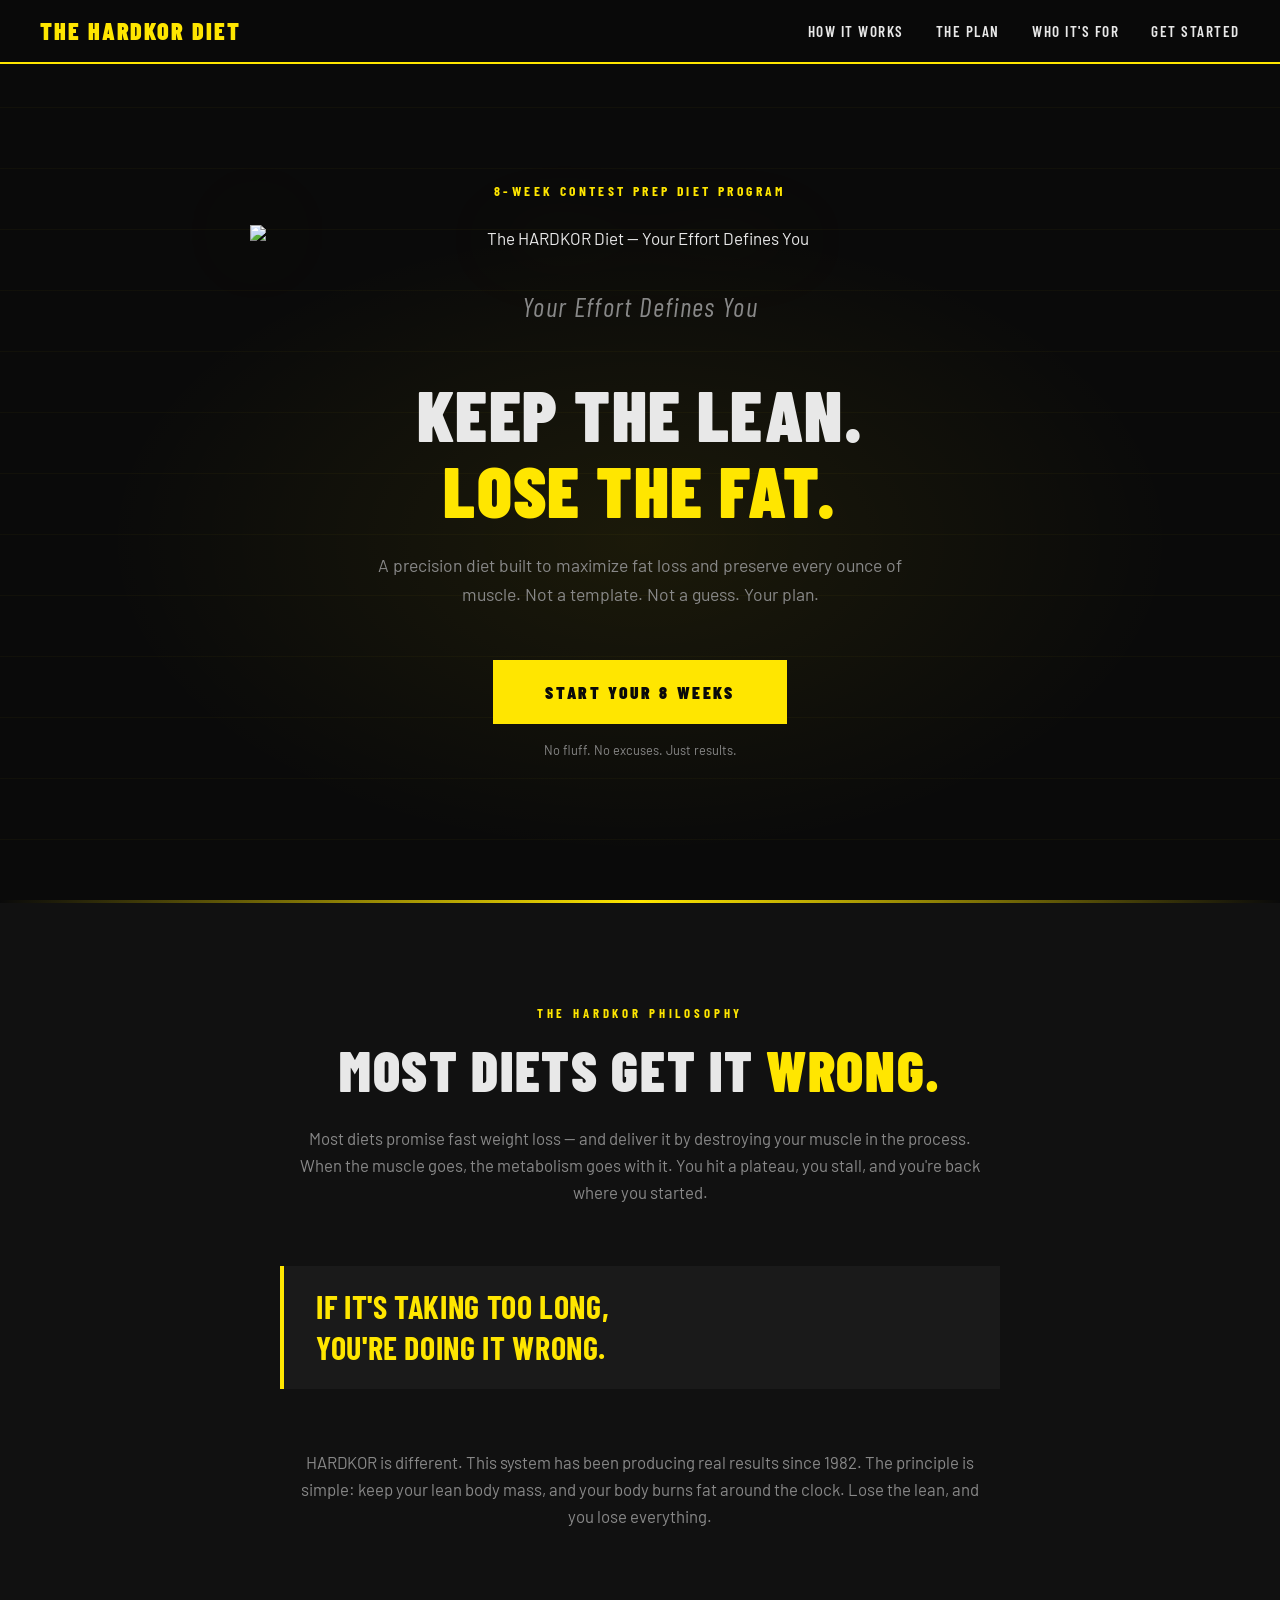
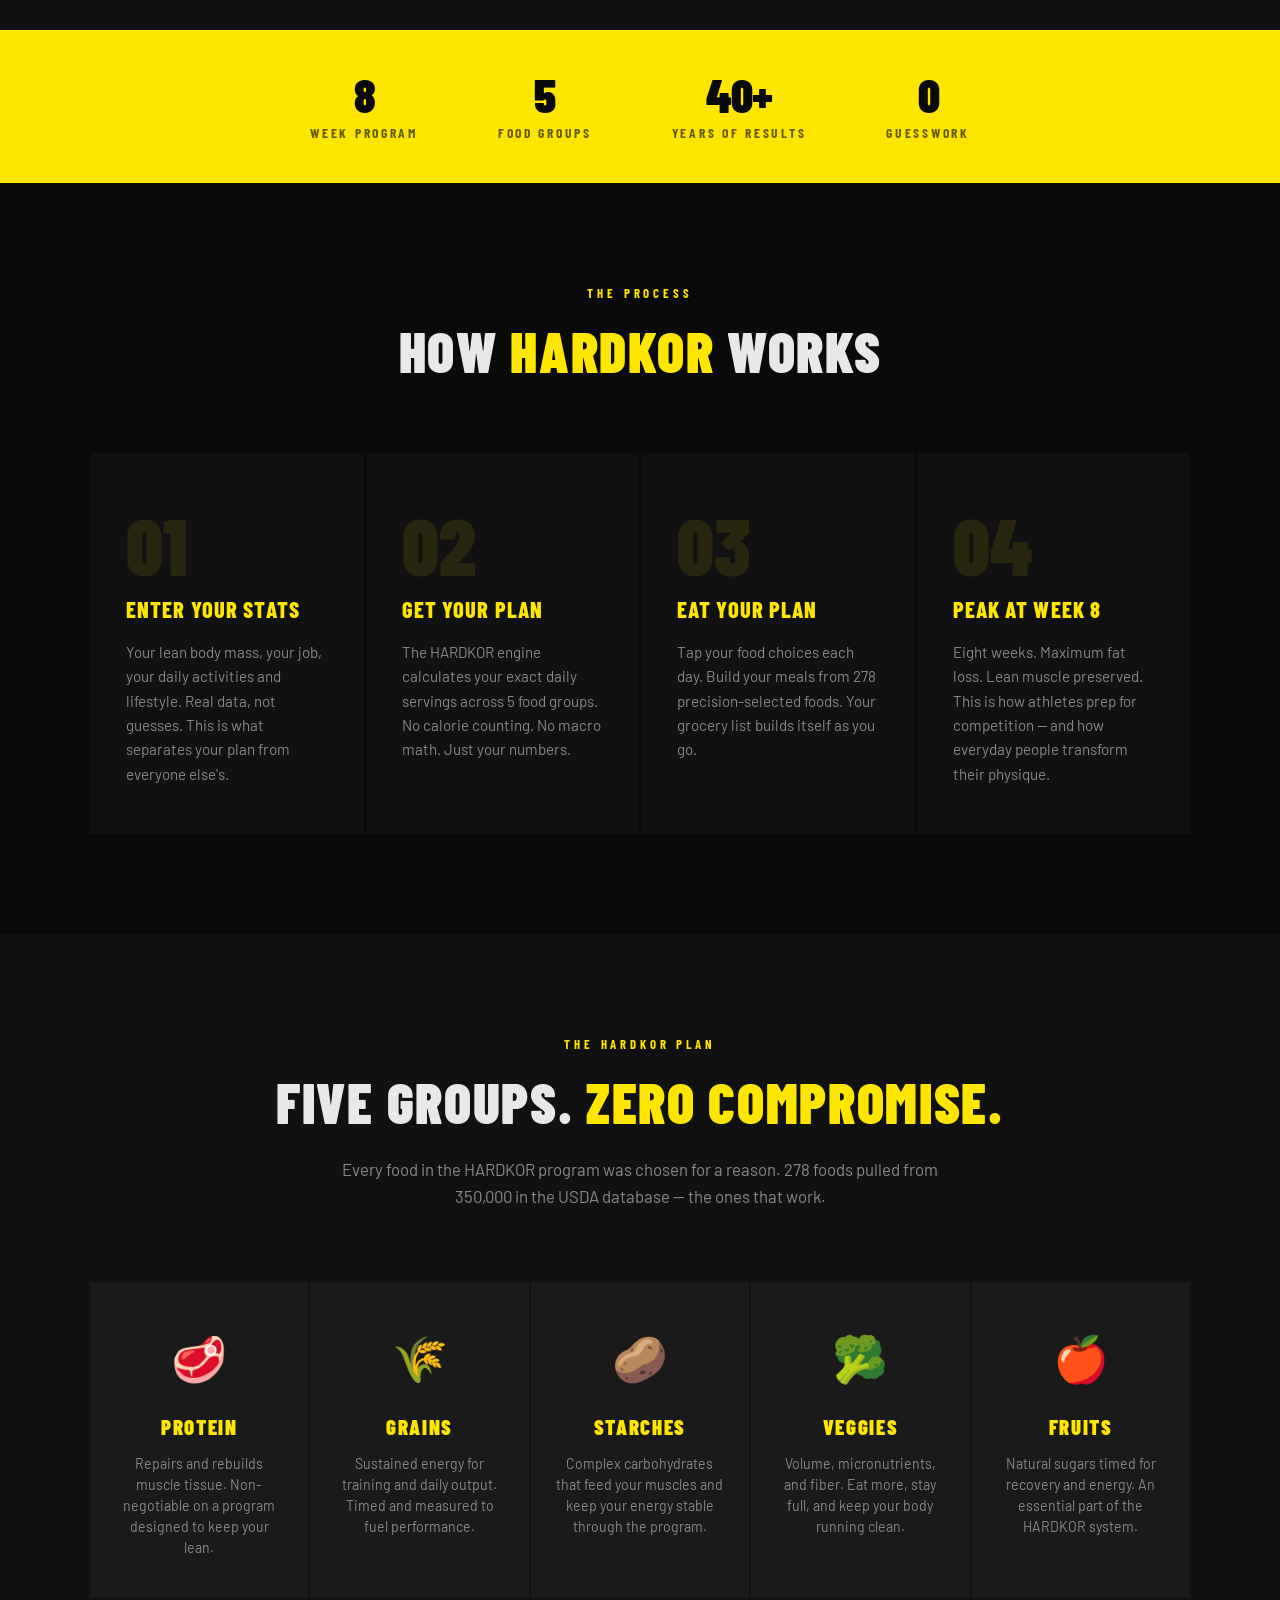
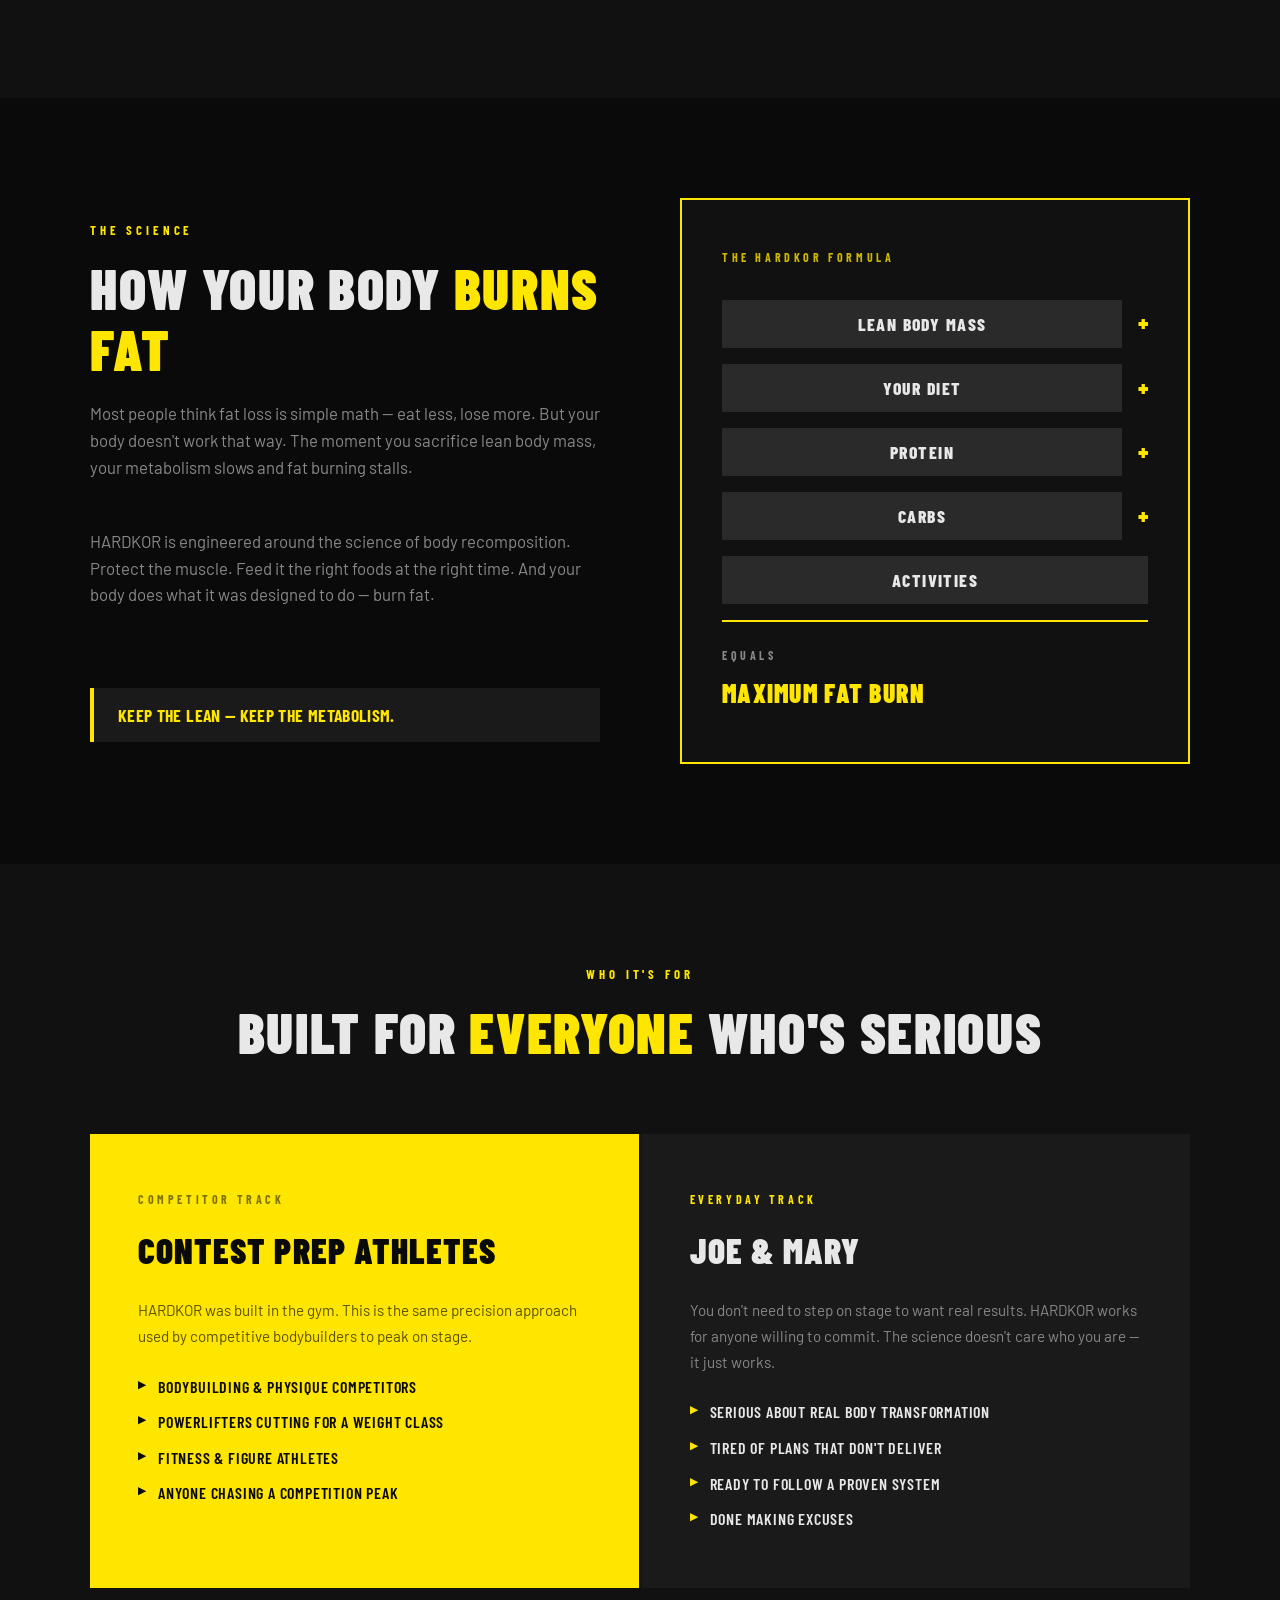
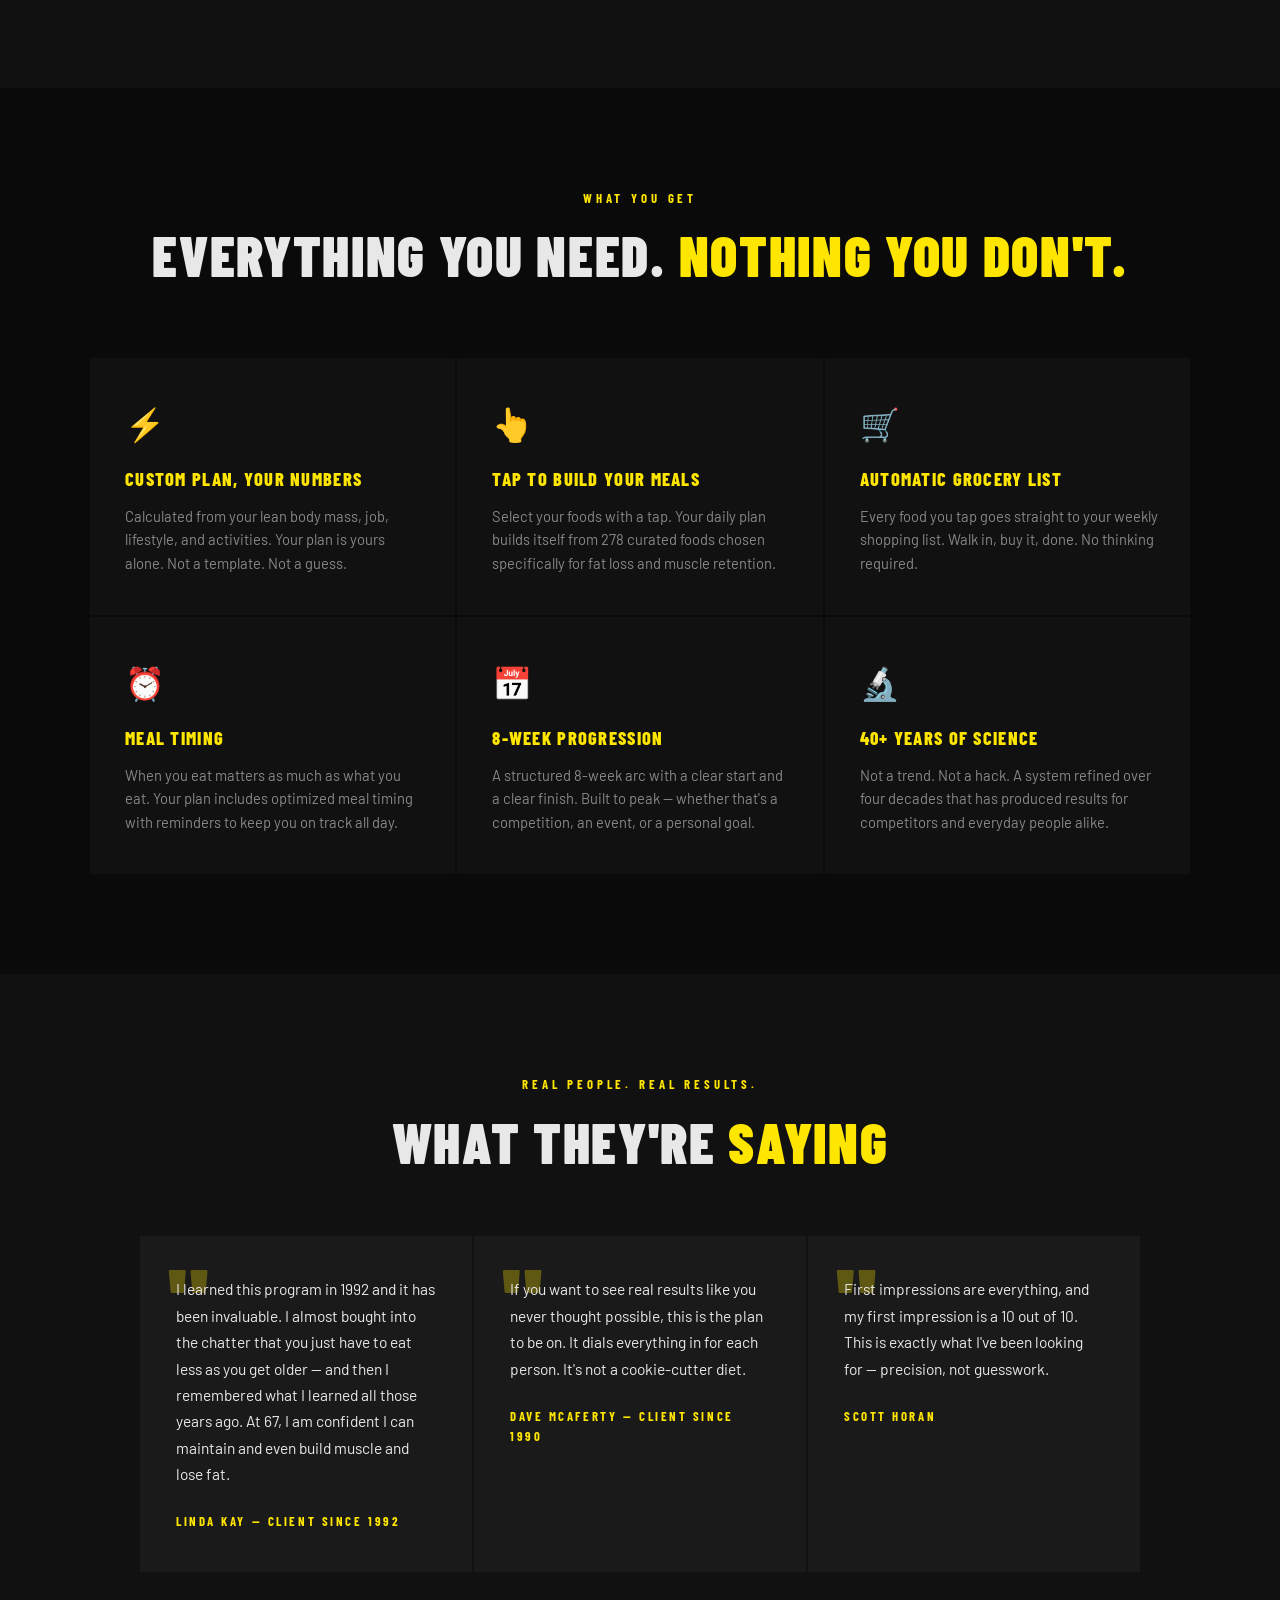
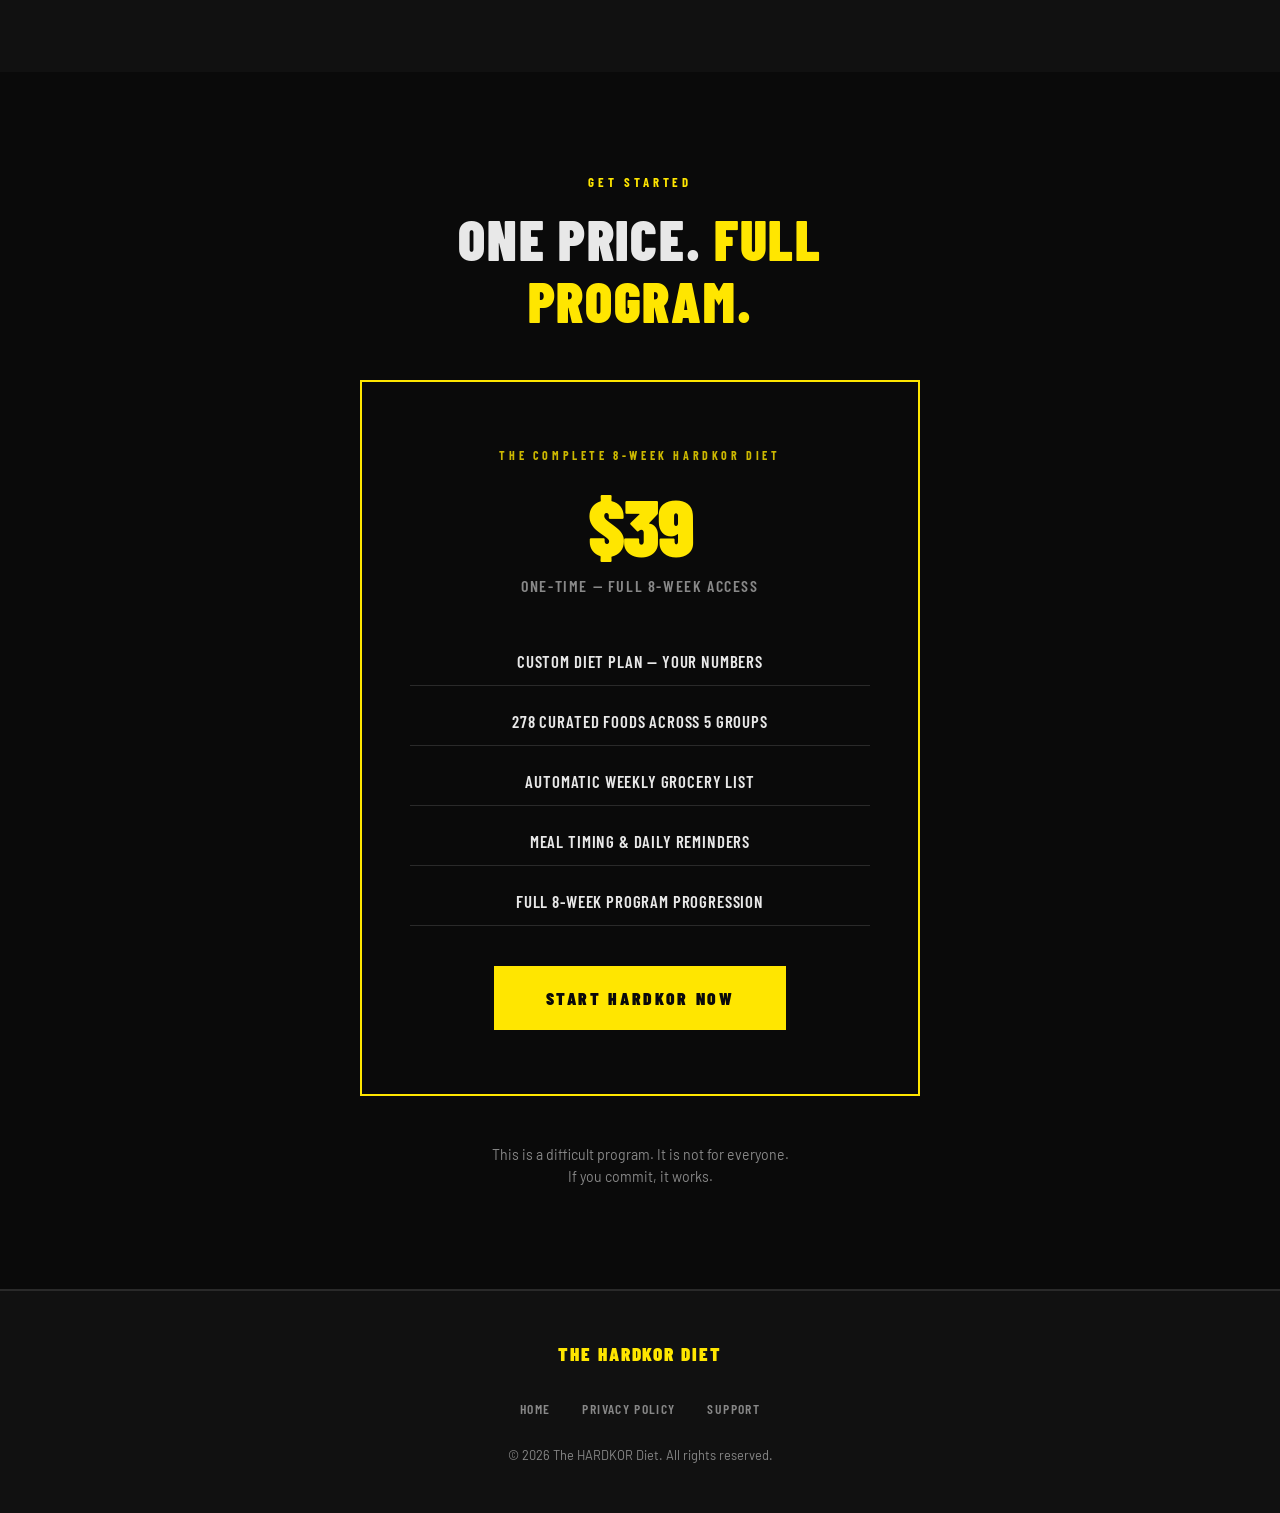
==== hardkor-diet-website/index.html @ 766581ca "Add files via upload" ====
<!DOCTYPE html>
<html lang="en">
<head>
  <meta charset="UTF-8" />
  <meta name="viewport" content="width=device-width, initial-scale=1.0" />
  <title>The HARDKOR Diet — Your Effort Defines You</title>
  <link rel="preconnect" href="https://fonts.googleapis.com" />
  <link href="https://fonts.googleapis.com/css2?family=Barlow+Condensed:wght@400;600;700;800;900&family=Barlow:wght@400;500;600&display=swap" rel="stylesheet" />
  <style>
    :root {
      --yellow: #FFE600;
      --yellow-dim: #CCB800;
      --black: #0A0A0A;
      --dark: #111111;
      --gray: #1A1A1A;
      --gray-mid: #2A2A2A;
      --text: #E8E8E8;
      --text-dim: #888888;
    }

    * { margin: 0; padding: 0; box-sizing: border-box; }

    html { scroll-behavior: smooth; }

    body {
      background: var(--black);
      color: var(--text);
      font-family: 'Barlow', sans-serif;
      font-size: 17px;
      line-height: 1.6;
      overflow-x: hidden;
    }

    /* ── NAV ── */
    nav {
      position: fixed;
      top: 0; left: 0; right: 0;
      z-index: 100;
      background: rgba(10,10,10,0.95);
      backdrop-filter: blur(8px);
      border-bottom: 2px solid var(--yellow);
      display: flex;
      align-items: center;
      justify-content: space-between;
      padding: 0 40px;
      height: 64px;
    }

    .nav-logo {
      font-family: 'Barlow Condensed', sans-serif;
      font-weight: 900;
      font-size: 1.5rem;
      letter-spacing: 0.08em;
      color: var(--yellow);
      text-decoration: none;
      text-transform: uppercase;
    }

    .nav-links {
      display: flex;
      gap: 32px;
      list-style: none;
    }

    .nav-links a {
      color: var(--text);
      text-decoration: none;
      font-family: 'Barlow Condensed', sans-serif;
      font-weight: 600;
      font-size: 0.95rem;
      letter-spacing: 0.1em;
      text-transform: uppercase;
      transition: color 0.2s;
    }

    .nav-links a:hover { color: var(--yellow); }

    /* ── HERO ── */
    .hero {
      min-height: 100vh;
      display: flex;
      flex-direction: column;
      align-items: center;
      justify-content: center;
      text-align: center;
      padding: 120px 40px 80px;
      position: relative;
      overflow: hidden;
    }

    .hero::before {
      content: '';
      position: absolute;
      inset: 0;
      background:
        radial-gradient(ellipse 60% 50% at 50% 60%, rgba(255,230,0,0.07) 0%, transparent 70%),
        repeating-linear-gradient(
          0deg,
          transparent,
          transparent 60px,
          rgba(255,230,0,0.03) 60px,
          rgba(255,230,0,0.03) 61px
        );
      pointer-events: none;
    }

    .hero-eyebrow {
      font-family: 'Barlow Condensed', sans-serif;
      font-weight: 700;
      font-size: 0.85rem;
      letter-spacing: 0.25em;
      text-transform: uppercase;
      color: var(--yellow);
      margin-bottom: 24px;
      opacity: 0;
      animation: fadeUp 0.7s 0.2s forwards;
    }

    .hero-logo {
      max-width: 780px;
      width: 90%;
      margin-bottom: 32px;
      opacity: 0;
      animation: fadeUp 0.7s 0.4s forwards;
      filter: drop-shadow(0 0 40px rgba(255,230,0,0.25));
    }

    .hero-tagline {
      font-family: 'Barlow Condensed', sans-serif;
      font-weight: 400;
      font-size: clamp(1.2rem, 3vw, 1.7rem);
      letter-spacing: 0.05em;
      color: var(--text-dim);
      font-style: italic;
      margin-bottom: 48px;
      opacity: 0;
      animation: fadeUp 0.7s 0.6s forwards;
    }

    .hero-headline {
      font-family: 'Barlow Condensed', sans-serif;
      font-weight: 900;
      font-size: clamp(2.2rem, 6vw, 4.5rem);
      line-height: 1.05;
      text-transform: uppercase;
      letter-spacing: 0.02em;
      max-width: 900px;
      margin-bottom: 24px;
      opacity: 0;
      animation: fadeUp 0.7s 0.8s forwards;
    }

    .hero-headline span { color: var(--yellow); }

    .hero-sub {
      font-size: 1.1rem;
      color: var(--text-dim);
      max-width: 560px;
      margin-bottom: 52px;
      opacity: 0;
      animation: fadeUp 0.7s 1s forwards;
    }

    .btn-primary {
      display: inline-block;
      background: var(--yellow);
      color: var(--black);
      font-family: 'Barlow Condensed', sans-serif;
      font-weight: 900;
      font-size: 1.1rem;
      letter-spacing: 0.15em;
      text-transform: uppercase;
      padding: 18px 52px;
      text-decoration: none;
      transition: transform 0.15s, box-shadow 0.15s;
      opacity: 0;
      animation: fadeUp 0.7s 1.2s forwards;
    }

    .btn-primary:hover {
      transform: translateY(-2px);
      box-shadow: 0 8px 32px rgba(255,230,0,0.35);
    }

    .hero-disclaimer {
      font-size: 0.8rem;
      color: var(--text-dim);
      margin-top: 16px;
      opacity: 0;
      animation: fadeUp 0.7s 1.3s forwards;
    }

    @keyframes fadeUp {
      from { opacity: 0; transform: translateY(24px); }
      to   { opacity: 1; transform: translateY(0); }
    }

    /* ── DIVIDER ── */
    .divider {
      height: 3px;
      background: linear-gradient(90deg, transparent, var(--yellow), transparent);
    }

    /* ── PHILOSOPHY ── */
    .philosophy {
      background: var(--dark);
      padding: 100px 40px;
      text-align: center;
    }

    .section-label {
      font-family: 'Barlow Condensed', sans-serif;
      font-weight: 700;
      font-size: 0.8rem;
      letter-spacing: 0.3em;
      text-transform: uppercase;
      color: var(--yellow);
      margin-bottom: 16px;
    }

    .section-title {
      font-family: 'Barlow Condensed', sans-serif;
      font-weight: 900;
      font-size: clamp(2rem, 5vw, 3.5rem);
      text-transform: uppercase;
      letter-spacing: 0.03em;
      line-height: 1.1;
      margin-bottom: 24px;
    }

    .section-title span { color: var(--yellow); }

    .section-body {
      color: var(--text-dim);
      max-width: 680px;
      margin: 0 auto;
      font-size: 1.05rem;
    }

    .quote-block {
      border-left: 4px solid var(--yellow);
      padding: 20px 32px;
      margin: 60px auto;
      max-width: 720px;
      text-align: left;
      background: var(--gray);
    }

    .quote-block p {
      font-family: 'Barlow Condensed', sans-serif;
      font-weight: 700;
      font-size: clamp(1.4rem, 3.5vw, 2rem);
      letter-spacing: 0.02em;
      line-height: 1.3;
      color: var(--yellow);
      text-transform: uppercase;
    }

    /* ── STATS STRIP ── */
    .stats-strip {
      background: var(--yellow);
      padding: 40px;
      display: flex;
      justify-content: center;
      gap: 80px;
      flex-wrap: wrap;
    }

    .stat {
      text-align: center;
    }

    .stat-number {
      font-family: 'Barlow Condensed', sans-serif;
      font-weight: 900;
      font-size: 3rem;
      color: var(--black);
      line-height: 1;
      letter-spacing: -0.02em;
    }

    .stat-label {
      font-family: 'Barlow Condensed', sans-serif;
      font-weight: 700;
      font-size: 0.85rem;
      letter-spacing: 0.2em;
      text-transform: uppercase;
      color: rgba(0,0,0,0.6);
      margin-top: 4px;
    }

    /* ── HOW IT WORKS ── */
    .how {
      padding: 100px 40px;
      background: var(--black);
    }

    .how-inner {
      max-width: 1100px;
      margin: 0 auto;
    }

    .how-header {
      text-align: center;
      margin-bottom: 72px;
    }

    .steps {
      display: grid;
      grid-template-columns: repeat(auto-fit, minmax(260px, 1fr));
      gap: 2px;
    }

    .step {
      background: var(--dark);
      padding: 48px 36px;
      position: relative;
      border-top: 3px solid transparent;
      transition: border-color 0.2s;
    }

    .step:hover { border-color: var(--yellow); }

    .step-num {
      font-family: 'Barlow Condensed', sans-serif;
      font-weight: 900;
      font-size: 5rem;
      color: rgba(255,230,0,0.1);
      line-height: 1;
      margin-bottom: 8px;
    }

    .step-title {
      font-family: 'Barlow Condensed', sans-serif;
      font-weight: 800;
      font-size: 1.4rem;
      letter-spacing: 0.05em;
      text-transform: uppercase;
      color: var(--yellow);
      margin-bottom: 12px;
    }

    .step-body { color: var(--text-dim); font-size: 0.95rem; }

    /* ── FOOD GROUPS ── */
    .foods {
      padding: 100px 40px;
      background: var(--dark);
    }

    .foods-inner {
      max-width: 1100px;
      margin: 0 auto;
    }

    .foods-header {
      text-align: center;
      margin-bottom: 72px;
    }

    .food-grid {
      display: grid;
      grid-template-columns: repeat(5, 1fr);
      gap: 2px;
    }

    .food-card {
      background: var(--gray);
      padding: 40px 24px;
      text-align: center;
      position: relative;
      overflow: hidden;
      transition: transform 0.2s;
    }

    .food-card::before {
      content: '';
      position: absolute;
      bottom: 0; left: 0; right: 0;
      height: 3px;
      background: var(--yellow);
      transform: scaleX(0);
      transition: transform 0.3s;
    }

    .food-card:hover { transform: translateY(-4px); }
    .food-card:hover::before { transform: scaleX(1); }

    .food-icon {
      font-size: 2.8rem;
      margin-bottom: 16px;
      display: block;
    }

    .food-name {
      font-family: 'Barlow Condensed', sans-serif;
      font-weight: 900;
      font-size: 1.3rem;
      letter-spacing: 0.08em;
      text-transform: uppercase;
      color: var(--yellow);
      margin-bottom: 10px;
    }

    .food-desc { color: var(--text-dim); font-size: 0.88rem; line-height: 1.5; }

    /* ── SCIENCE ── */
    .science {
      padding: 100px 40px;
      background: var(--black);
    }

    .science-inner {
      max-width: 1100px;
      margin: 0 auto;
      display: grid;
      grid-template-columns: 1fr 1fr;
      gap: 80px;
      align-items: center;
    }

    .science-text .section-title { text-align: left; margin-bottom: 20px; }
    .science-text .section-label { text-align: left; }
    .science-text .section-body { margin: 0; margin-bottom: 20px; }

    .science-formula {
      background: var(--dark);
      border: 2px solid var(--yellow);
      padding: 48px 40px;
    }

    .formula-title {
      font-family: 'Barlow Condensed', sans-serif;
      font-weight: 700;
      font-size: 0.75rem;
      letter-spacing: 0.3em;
      text-transform: uppercase;
      color: var(--yellow-dim);
      margin-bottom: 32px;
    }

    .formula-row {
      display: flex;
      align-items: center;
      gap: 16px;
      margin-bottom: 16px;
    }

    .formula-item {
      font-family: 'Barlow Condensed', sans-serif;
      font-weight: 800;
      font-size: 1.1rem;
      letter-spacing: 0.08em;
      text-transform: uppercase;
      color: var(--text);
      background: var(--gray-mid);
      padding: 10px 20px;
      flex: 1;
      text-align: center;
    }

    .formula-plus {
      color: var(--yellow);
      font-family: 'Barlow Condensed', sans-serif;
      font-weight: 900;
      font-size: 1.5rem;
    }

    .formula-result {
      border-top: 2px solid var(--yellow);
      padding-top: 24px;
      margin-top: 16px;
    }

    .formula-result-label {
      font-family: 'Barlow Condensed', sans-serif;
      font-weight: 700;
      font-size: 0.75rem;
      letter-spacing: 0.3em;
      text-transform: uppercase;
      color: var(--text-dim);
      margin-bottom: 8px;
    }

    .formula-result-value {
      font-family: 'Barlow Condensed', sans-serif;
      font-weight: 900;
      font-size: 1.6rem;
      letter-spacing: 0.05em;
      text-transform: uppercase;
      color: var(--yellow);
    }

    /* ── WHO IS IT FOR ── */
    .who {
      padding: 100px 40px;
      background: var(--dark);
    }

    .who-inner {
      max-width: 1100px;
      margin: 0 auto;
    }

    .who-header { text-align: center; margin-bottom: 72px; }

    .who-cards {
      display: grid;
      grid-template-columns: 1fr 1fr;
      gap: 3px;
    }

    .who-card {
      background: var(--gray);
      padding: 56px 48px;
      position: relative;
    }

    .who-card.featured {
      background: var(--yellow);
    }

    .who-card-label {
      font-family: 'Barlow Condensed', sans-serif;
      font-weight: 700;
      font-size: 0.75rem;
      letter-spacing: 0.3em;
      text-transform: uppercase;
      color: var(--yellow);
      margin-bottom: 12px;
    }

    .who-card.featured .who-card-label { color: rgba(0,0,0,0.5); }

    .who-card-title {
      font-family: 'Barlow Condensed', sans-serif;
      font-weight: 900;
      font-size: 2.2rem;
      text-transform: uppercase;
      letter-spacing: 0.03em;
      color: var(--text);
      margin-bottom: 20px;
    }

    .who-card.featured .who-card-title { color: var(--black); }

    .who-card-body { color: var(--text-dim); font-size: 0.95rem; line-height: 1.7; }
    .who-card.featured .who-card-body { color: rgba(0,0,0,0.65); }

    .who-list {
      margin-top: 24px;
      list-style: none;
      display: flex;
      flex-direction: column;
      gap: 10px;
    }

    .who-list li {
      font-family: 'Barlow Condensed', sans-serif;
      font-weight: 600;
      font-size: 1rem;
      letter-spacing: 0.05em;
      text-transform: uppercase;
      padding-left: 20px;
      position: relative;
      color: var(--text);
    }

    .who-card.featured .who-list li { color: var(--black); }

    .who-list li::before {
      content: '▶';
      position: absolute;
      left: 0;
      color: var(--yellow);
      font-size: 0.6rem;
      top: 3px;
    }

    .who-card.featured .who-list li::before { color: var(--black); }

    /* ── FEATURES ── */
    .features {
      padding: 100px 40px;
      background: var(--black);
    }

    .features-inner {
      max-width: 1100px;
      margin: 0 auto;
    }

    .features-header { text-align: center; margin-bottom: 72px; }

    .features-grid {
      display: grid;
      grid-template-columns: repeat(3, 1fr);
      gap: 2px;
    }

    .feature {
      background: var(--dark);
      padding: 40px 32px;
      border-left: 3px solid transparent;
      transition: border-color 0.2s;
    }

    .feature:hover { border-color: var(--yellow); }

    .feature-icon {
      font-size: 2rem;
      margin-bottom: 16px;
      display: block;
    }

    .feature-title {
      font-family: 'Barlow Condensed', sans-serif;
      font-weight: 800;
      font-size: 1.15rem;
      letter-spacing: 0.07em;
      text-transform: uppercase;
      color: var(--yellow);
      margin-bottom: 10px;
    }

    .feature-body { color: var(--text-dim); font-size: 0.92rem; line-height: 1.6; }

    /* ── TESTIMONIALS ── */
    .testimonials {
      padding: 100px 40px;
      background: var(--dark);
    }

    .testimonials-inner {
      max-width: 1000px;
      margin: 0 auto;
    }

    .testimonials-header { text-align: center; margin-bottom: 64px; }

    .testi-grid {
      display: grid;
      grid-template-columns: repeat(auto-fit, minmax(300px, 1fr));
      gap: 2px;
    }

    .testi {
      background: var(--gray);
      padding: 40px 36px;
      position: relative;
    }

    .testi::before {
      content: '"';
      font-family: 'Barlow Condensed', sans-serif;
      font-weight: 900;
      font-size: 6rem;
      color: var(--yellow);
      line-height: 1;
      opacity: 0.3;
      position: absolute;
      top: 16px;
      left: 28px;
    }

    .testi-text {
      color: var(--text);
      font-size: 0.97rem;
      line-height: 1.7;
      margin-bottom: 24px;
      position: relative;
      z-index: 1;
    }

    .testi-author {
      font-family: 'Barlow Condensed', sans-serif;
      font-weight: 700;
      font-size: 0.8rem;
      letter-spacing: 0.2em;
      text-transform: uppercase;
      color: var(--yellow);
    }

    /* ── PRICING ── */
    .pricing {
      padding: 100px 40px;
      background: var(--black);
      text-align: center;
    }

    .pricing-inner { max-width: 560px; margin: 0 auto; }

    .price-box {
      border: 2px solid var(--yellow);
      padding: 64px 48px;
      margin: 48px 0;
    }

    .price-label {
      font-family: 'Barlow Condensed', sans-serif;
      font-weight: 700;
      font-size: 0.75rem;
      letter-spacing: 0.3em;
      text-transform: uppercase;
      color: var(--yellow-dim);
      margin-bottom: 20px;
    }

    .price-amount {
      font-family: 'Barlow Condensed', sans-serif;
      font-weight: 900;
      font-size: 5rem;
      color: var(--yellow);
      line-height: 1;
      margin-bottom: 8px;
      letter-spacing: -0.02em;
    }

    .price-period {
      font-family: 'Barlow Condensed', sans-serif;
      font-weight: 600;
      font-size: 1rem;
      letter-spacing: 0.1em;
      text-transform: uppercase;
      color: var(--text-dim);
      margin-bottom: 40px;
    }

    .price-includes {
      list-style: none;
      margin-bottom: 40px;
      display: flex;
      flex-direction: column;
      gap: 12px;
    }

    .price-includes li {
      font-family: 'Barlow Condensed', sans-serif;
      font-weight: 600;
      font-size: 1.05rem;
      letter-spacing: 0.05em;
      text-transform: uppercase;
      color: var(--text);
      padding: 10px 0;
      border-bottom: 1px solid var(--gray-mid);
    }

    /* ── FOOTER ── */
    footer {
      background: var(--dark);
      border-top: 2px solid var(--gray-mid);
      padding: 48px 40px;
      display: flex;
      flex-direction: column;
      align-items: center;
      gap: 24px;
    }

    .footer-logo {
      font-family: 'Barlow Condensed', sans-serif;
      font-weight: 900;
      font-size: 1.2rem;
      letter-spacing: 0.1em;
      color: var(--yellow);
      text-transform: uppercase;
    }

    .footer-links {
      display: flex;
      gap: 32px;
      list-style: none;
      flex-wrap: wrap;
      justify-content: center;
    }

    .footer-links a {
      color: var(--text-dim);
      text-decoration: none;
      font-family: 'Barlow Condensed', sans-serif;
      font-weight: 600;
      font-size: 0.85rem;
      letter-spacing: 0.1em;
      text-transform: uppercase;
      transition: color 0.2s;
    }

    .footer-links a:hover { color: var(--yellow); }

    .footer-copy {
      color: var(--text-dim);
      font-size: 0.8rem;
    }

    /* ── RESPONSIVE ── */
    @media (max-width: 900px) {
      nav { padding: 0 20px; }
      .nav-links { gap: 20px; }
      .food-grid { grid-template-columns: repeat(3, 1fr); }
      .science-inner { grid-template-columns: 1fr; gap: 48px; }
      .who-cards { grid-template-columns: 1fr; }
      .features-grid { grid-template-columns: 1fr 1fr; }
      .stats-strip { gap: 40px; }
    }

    @media (max-width: 600px) {
      nav { padding: 0 16px; }
      .nav-links { display: none; }
      .hero { padding: 100px 20px 60px; }
      .food-grid { grid-template-columns: 1fr 1fr; }
      .features-grid { grid-template-columns: 1fr; }
      .formula-row { flex-wrap: wrap; }
    }
  </style>
</head>
<body>

  <!-- NAV -->
  <nav>
    <a href="#" class="nav-logo">The HARDKOR Diet</a>
    <ul class="nav-links">
      <li><a href="#how">How It Works</a></li>
      <li><a href="#food">The Plan</a></li>
      <li><a href="#who">Who It's For</a></li>
      <li><a href="#pricing">Get Started</a></li>
    </ul>
  </nav>

  <!-- HERO -->
  <section class="hero">
    <p class="hero-eyebrow">8-Week Contest Prep Diet Program</p>
    <img
      src="HARDKORdietart_2.png"
      alt="The HARDKOR Diet — Your Effort Defines You"
      class="hero-logo"
    />
    <p class="hero-tagline">Your Effort Defines You</p>
    <h1 class="hero-headline">
      Keep the Lean.<br /><span>Lose the Fat.</span>
    </h1>
    <p class="hero-sub">
      A precision diet built to maximize fat loss and preserve every ounce of muscle. Not a template. Not a guess. Your plan.
    </p>
    <a href="#pricing" class="btn-primary">Start Your 8 Weeks</a>
    <p class="hero-disclaimer">No fluff. No excuses. Just results.</p>
  </section>

  <div class="divider"></div>

  <!-- PHILOSOPHY -->
  <section class="philosophy">
    <p class="section-label">The HARDKOR Philosophy</p>
    <h2 class="section-title">Most Diets Get It <span>Wrong.</span></h2>
    <p class="section-body">
      Most diets promise fast weight loss — and deliver it by destroying your muscle in the process. When the muscle goes, the metabolism goes with it. You hit a plateau, you stall, and you're back where you started.
    </p>

    <div class="quote-block">
      <p>If it's taking too long,<br />you're doing it wrong.</p>
    </div>

    <p class="section-body">
      HARDKOR is different. This system has been producing real results since 1982. The principle is simple: keep your lean body mass, and your body burns fat around the clock. Lose the lean, and you lose everything.
    </p>
  </section>

  <!-- STATS STRIP -->
  <div class="stats-strip">
    <div class="stat">
      <div class="stat-number">8</div>
      <div class="stat-label">Week Program</div>
    </div>
    <div class="stat">
      <div class="stat-number">5</div>
      <div class="stat-label">Food Groups</div>
    </div>
    <div class="stat">
      <div class="stat-number">40+</div>
      <div class="stat-label">Years of Results</div>
    </div>
    <div class="stat">
      <div class="stat-number">0</div>
      <div class="stat-label">Guesswork</div>
    </div>
  </div>

  <!-- HOW IT WORKS -->
  <section class="how" id="how">
    <div class="how-inner">
      <div class="how-header">
        <p class="section-label">The Process</p>
        <h2 class="section-title">How <span>HARDKOR</span> Works</h2>
      </div>
      <div class="steps">
        <div class="step">
          <div class="step-num">01</div>
          <div class="step-title">Enter Your Stats</div>
          <p class="step-body">Your lean body mass, your job, your daily activities and lifestyle. Real data, not guesses. This is what separates your plan from everyone else's.</p>
        </div>
        <div class="step">
          <div class="step-num">02</div>
          <div class="step-title">Get Your Plan</div>
          <p class="step-body">The HARDKOR engine calculates your exact daily servings across 5 food groups. No calorie counting. No macro math. Just your numbers.</p>
        </div>
        <div class="step">
          <div class="step-num">03</div>
          <div class="step-title">Eat Your Plan</div>
          <p class="step-body">Tap your food choices each day. Build your meals from 278 precision-selected foods. Your grocery list builds itself as you go.</p>
        </div>
        <div class="step">
          <div class="step-num">04</div>
          <div class="step-title">Peak at Week 8</div>
          <p class="step-body">Eight weeks. Maximum fat loss. Lean muscle preserved. This is how athletes prep for competition — and how everyday people transform their physique.</p>
        </div>
      </div>
    </div>
  </section>

  <!-- FOOD GROUPS -->
  <section class="foods" id="food">
    <div class="foods-inner">
      <div class="foods-header">
        <p class="section-label">The HARDKOR Plan</p>
        <h2 class="section-title">Five Groups. <span>Zero Compromise.</span></h2>
        <p class="section-body" style="margin: 0 auto; max-width: 600px; color: var(--text-dim);">
          Every food in the HARDKOR program was chosen for a reason. 278 foods pulled from 350,000 in the USDA database — the ones that work.
        </p>
      </div>
      <div class="food-grid">
        <div class="food-card">
          <span class="food-icon">🥩</span>
          <div class="food-name">Protein</div>
          <p class="food-desc">Repairs and rebuilds muscle tissue. Non-negotiable on a program designed to keep your lean.</p>
        </div>
        <div class="food-card">
          <span class="food-icon">🌾</span>
          <div class="food-name">Grains</div>
          <p class="food-desc">Sustained energy for training and daily output. Timed and measured to fuel performance.</p>
        </div>
        <div class="food-card">
          <span class="food-icon">🥔</span>
          <div class="food-name">Starches</div>
          <p class="food-desc">Complex carbohydrates that feed your muscles and keep your energy stable through the program.</p>
        </div>
        <div class="food-card">
          <span class="food-icon">🥦</span>
          <div class="food-name">Veggies</div>
          <p class="food-desc">Volume, micronutrients, and fiber. Eat more, stay full, and keep your body running clean.</p>
        </div>
        <div class="food-card">
          <span class="food-icon">🍎</span>
          <div class="food-name">Fruits</div>
          <p class="food-desc">Natural sugars timed for recovery and energy. An essential part of the HARDKOR system.</p>
        </div>
      </div>
    </div>
  </section>

  <!-- SCIENCE -->
  <section class="science">
    <div class="science-inner">
      <div class="science-text">
        <p class="section-label">The Science</p>
        <h2 class="section-title">How Your Body <span>Burns Fat</span></h2>
        <p class="section-body">
          Most people think fat loss is simple math — eat less, lose more. But your body doesn't work that way. The moment you sacrifice lean body mass, your metabolism slows and fat burning stalls.
        </p>
        <br />
        <p class="section-body">
          HARDKOR is engineered around the science of body recomposition. Protect the muscle. Feed it the right foods at the right time. And your body does what it was designed to do — burn fat.
        </p>
        <br />
        <div class="quote-block" style="margin: 32px 0 0; padding: 16px 24px;">
          <p style="font-size: 1.1rem;">Keep the lean — keep the metabolism.</p>
        </div>
      </div>
      <div class="science-formula">
        <div class="formula-title">The HARDKOR Formula</div>
        <div class="formula-row">
          <div class="formula-item">Lean Body Mass</div>
          <div class="formula-plus">+</div>
        </div>
        <div class="formula-row">
          <div class="formula-item">Your Diet</div>
          <div class="formula-plus">+</div>
        </div>
        <div class="formula-row">
          <div class="formula-item">Protein</div>
          <div class="formula-plus">+</div>
        </div>
        <div class="formula-row">
          <div class="formula-item">Carbs</div>
          <div class="formula-plus">+</div>
        </div>
        <div class="formula-row">
          <div class="formula-item">Activities</div>
        </div>
        <div class="formula-result">
          <div class="formula-result-label">Equals</div>
          <div class="formula-result-value">Maximum Fat Burn</div>
        </div>
      </div>
    </div>
  </section>

  <!-- WHO IS IT FOR -->
  <section class="who" id="who">
    <div class="who-inner">
      <div class="who-header">
        <p class="section-label">Who It's For</p>
        <h2 class="section-title">Built for <span>Everyone</span> Who's Serious</h2>
      </div>
      <div class="who-cards">
        <div class="who-card featured">
          <div class="who-card-label">Competitor Track</div>
          <h3 class="who-card-title">Contest Prep Athletes</h3>
          <p class="who-card-body">HARDKOR was built in the gym. This is the same precision approach used by competitive bodybuilders to peak on stage.</p>
          <ul class="who-list">
            <li>Bodybuilding & Physique Competitors</li>
            <li>Powerlifters Cutting for a Weight Class</li>
            <li>Fitness & Figure Athletes</li>
            <li>Anyone Chasing a Competition Peak</li>
          </ul>
        </div>
        <div class="who-card">
          <div class="who-card-label">Everyday Track</div>
          <h3 class="who-card-title">Joe &amp; Mary</h3>
          <p class="who-card-body">You don't need to step on stage to want real results. HARDKOR works for anyone willing to commit. The science doesn't care who you are — it just works.</p>
          <ul class="who-list">
            <li>Serious About Real Body Transformation</li>
            <li>Tired of Plans That Don't Deliver</li>
            <li>Ready to Follow a Proven System</li>
            <li>Done Making Excuses</li>
          </ul>
        </div>
      </div>
    </div>
  </section>

  <!-- FEATURES -->
  <section class="features">
    <div class="features-inner">
      <div class="features-header">
        <p class="section-label">What You Get</p>
        <h2 class="section-title">Everything You Need. <span>Nothing You Don't.</span></h2>
      </div>
      <div class="features-grid">
        <div class="feature">
          <span class="feature-icon">⚡</span>
          <div class="feature-title">Custom Plan, Your Numbers</div>
          <p class="feature-body">Calculated from your lean body mass, job, lifestyle, and activities. Your plan is yours alone. Not a template. Not a guess.</p>
        </div>
        <div class="feature">
          <span class="feature-icon">👆</span>
          <div class="feature-title">Tap to Build Your Meals</div>
          <p class="feature-body">Select your foods with a tap. Your daily plan builds itself from 278 curated foods chosen specifically for fat loss and muscle retention.</p>
        </div>
        <div class="feature">
          <span class="feature-icon">🛒</span>
          <div class="feature-title">Automatic Grocery List</div>
          <p class="feature-body">Every food you tap goes straight to your weekly shopping list. Walk in, buy it, done. No thinking required.</p>
        </div>
        <div class="feature">
          <span class="feature-icon">⏰</span>
          <div class="feature-title">Meal Timing</div>
          <p class="feature-body">When you eat matters as much as what you eat. Your plan includes optimized meal timing with reminders to keep you on track all day.</p>
        </div>
        <div class="feature">
          <span class="feature-icon">📅</span>
          <div class="feature-title">8-Week Progression</div>
          <p class="feature-body">A structured 8-week arc with a clear start and a clear finish. Built to peak — whether that's a competition, an event, or a personal goal.</p>
        </div>
        <div class="feature">
          <span class="feature-icon">🔬</span>
          <div class="feature-title">40+ Years of Science</div>
          <p class="feature-body">Not a trend. Not a hack. A system refined over four decades that has produced results for competitors and everyday people alike.</p>
        </div>
      </div>
    </div>
  </section>

  <!-- TESTIMONIALS -->
  <section class="testimonials">
    <div class="testimonials-inner">
      <div class="testimonials-header">
        <p class="section-label">Real People. Real Results.</p>
        <h2 class="section-title">What They're <span>Saying</span></h2>
      </div>
      <div class="testi-grid">
        <div class="testi">
          <p class="testi-text">I learned this program in 1992 and it has been invaluable. I almost bought into the chatter that you just have to eat less as you get older — and then I remembered what I learned all those years ago. At 67, I am confident I can maintain and even build muscle and lose fat.</p>
          <div class="testi-author">Linda Kay — Client Since 1992</div>
        </div>
        <div class="testi">
          <p class="testi-text">If you want to see real results like you never thought possible, this is the plan to be on. It dials everything in for each person. It's not a cookie-cutter diet.</p>
          <div class="testi-author">Dave McAferty — Client Since 1990</div>
        </div>
        <div class="testi">
          <p class="testi-text">First impressions are everything, and my first impression is a 10 out of 10. This is exactly what I've been looking for — precision, not guesswork.</p>
          <div class="testi-author">Scott Horan</div>
        </div>
      </div>
    </div>
  </section>

  <!-- PRICING -->
  <section class="pricing" id="pricing">
    <div class="pricing-inner">
      <p class="section-label">Get Started</p>
      <h2 class="section-title">One Price. <span>Full Program.</span></h2>

      <div class="price-box">
        <div class="price-label">The Complete 8-Week HARDKOR Diet</div>
        <div class="price-amount">$39</div>
        <div class="price-period">One-time — Full 8-week access</div>
        <ul class="price-includes">
          <li>Custom Diet Plan — Your Numbers</li>
          <li>278 Curated Foods Across 5 Groups</li>
          <li>Automatic Weekly Grocery List</li>
          <li>Meal Timing &amp; Daily Reminders</li>
          <li>Full 8-Week Program Progression</li>
        </ul>
        <a href="#" class="btn-primary" style="opacity:1;animation:none;">Start HARDKOR Now</a>
      </div>

      <p style="color:var(--text-dim); font-size:0.88rem;">
        This is a difficult program. It is not for everyone.<br />If you commit, it works.
      </p>
    </div>
  </section>

  <!-- FOOTER -->
  <footer>
    <div class="footer-logo">The HARDKOR Diet</div>
    <ul class="footer-links">
      <li><a href="#">Home</a></li>
      <li><a href="#">Privacy Policy</a></li>
      <li><a href="#">Support</a></li>
    </ul>
    <p class="footer-copy">© 2026 The HARDKOR Diet. All rights reserved.</p>
  </footer>

</body>
</html>
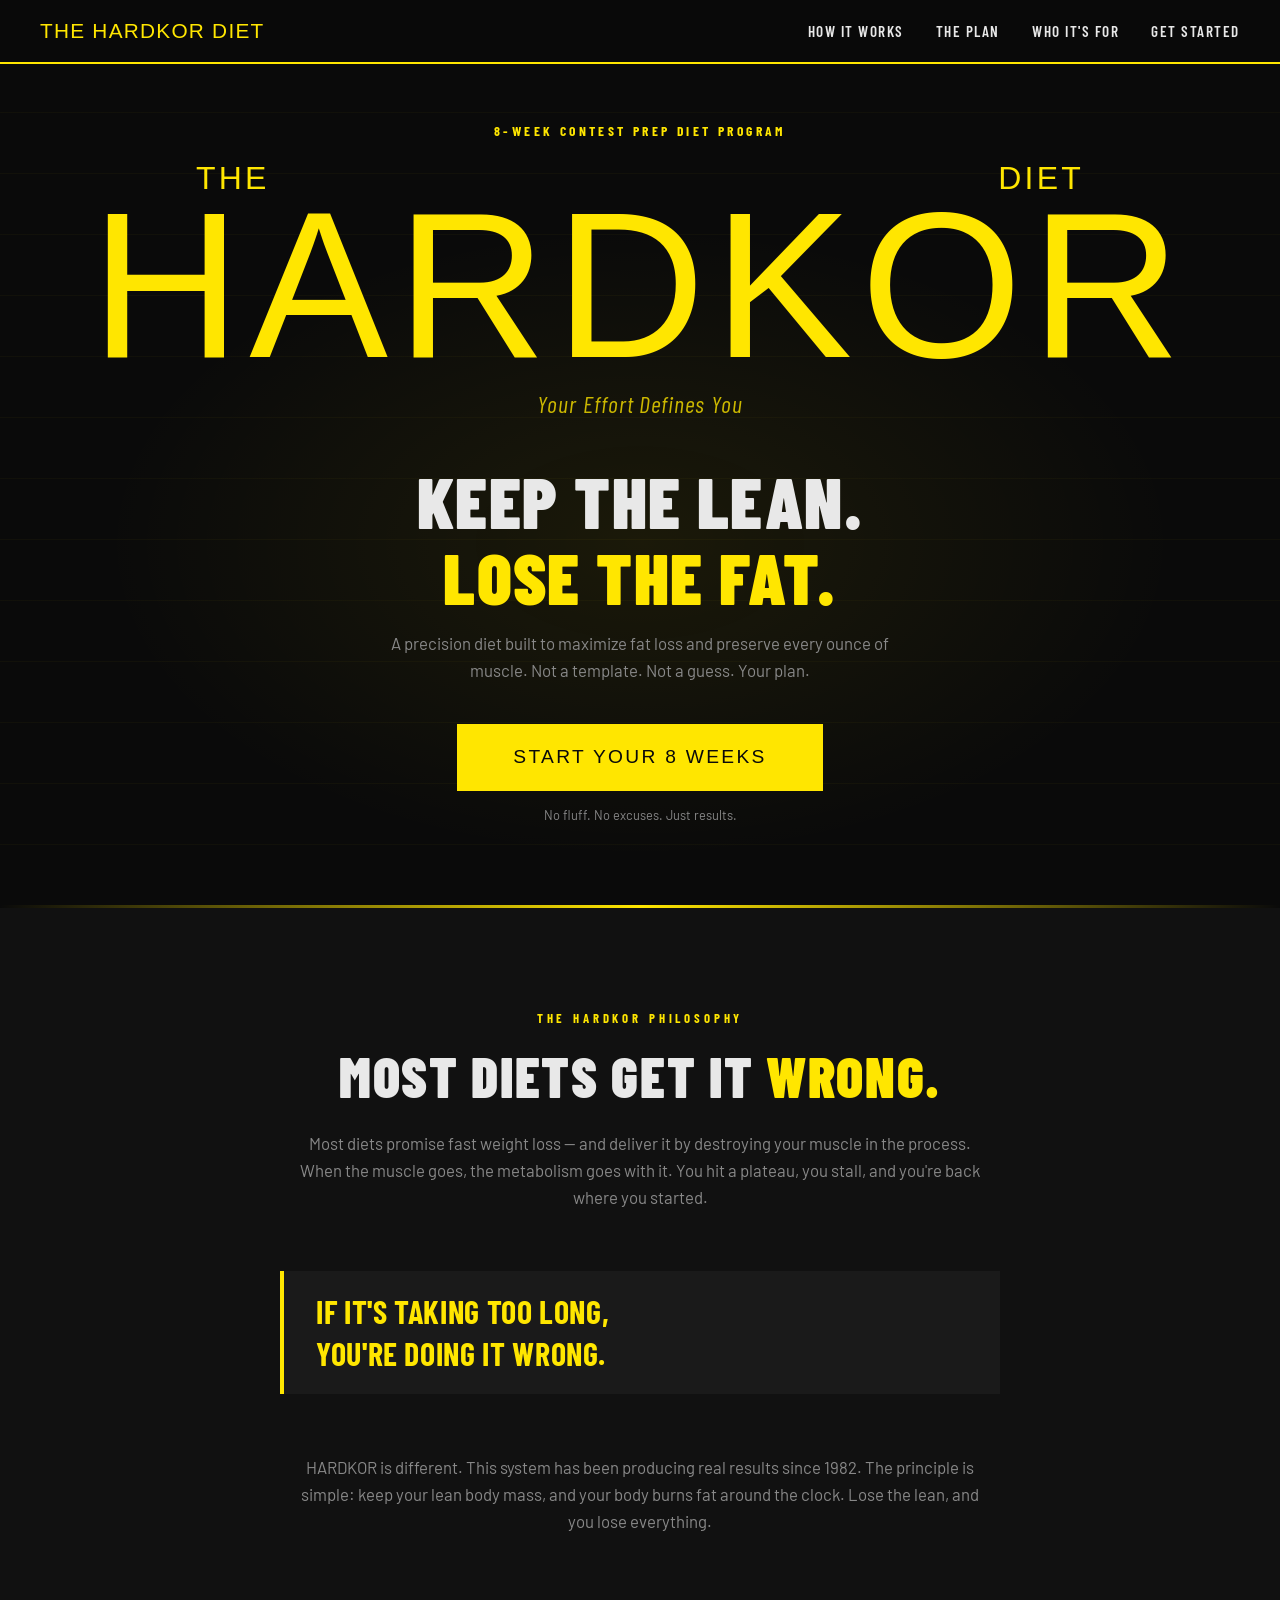
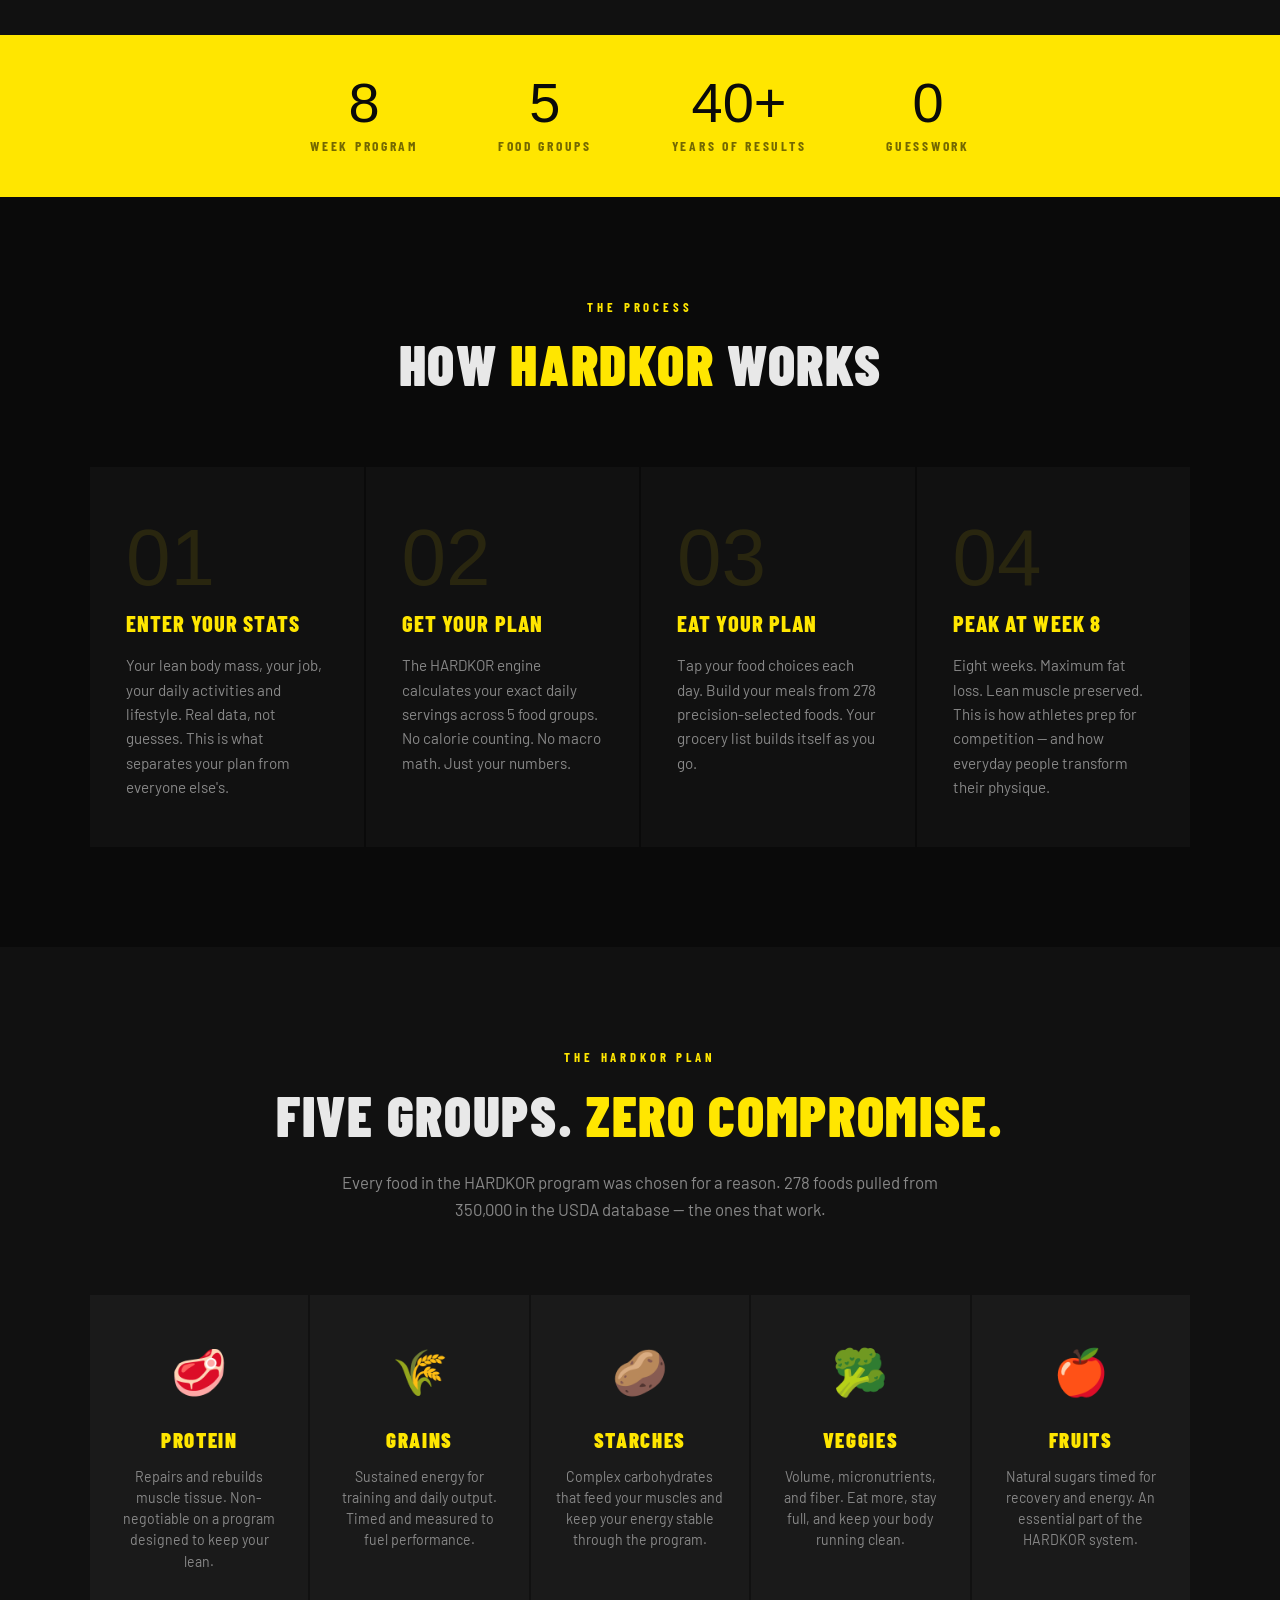
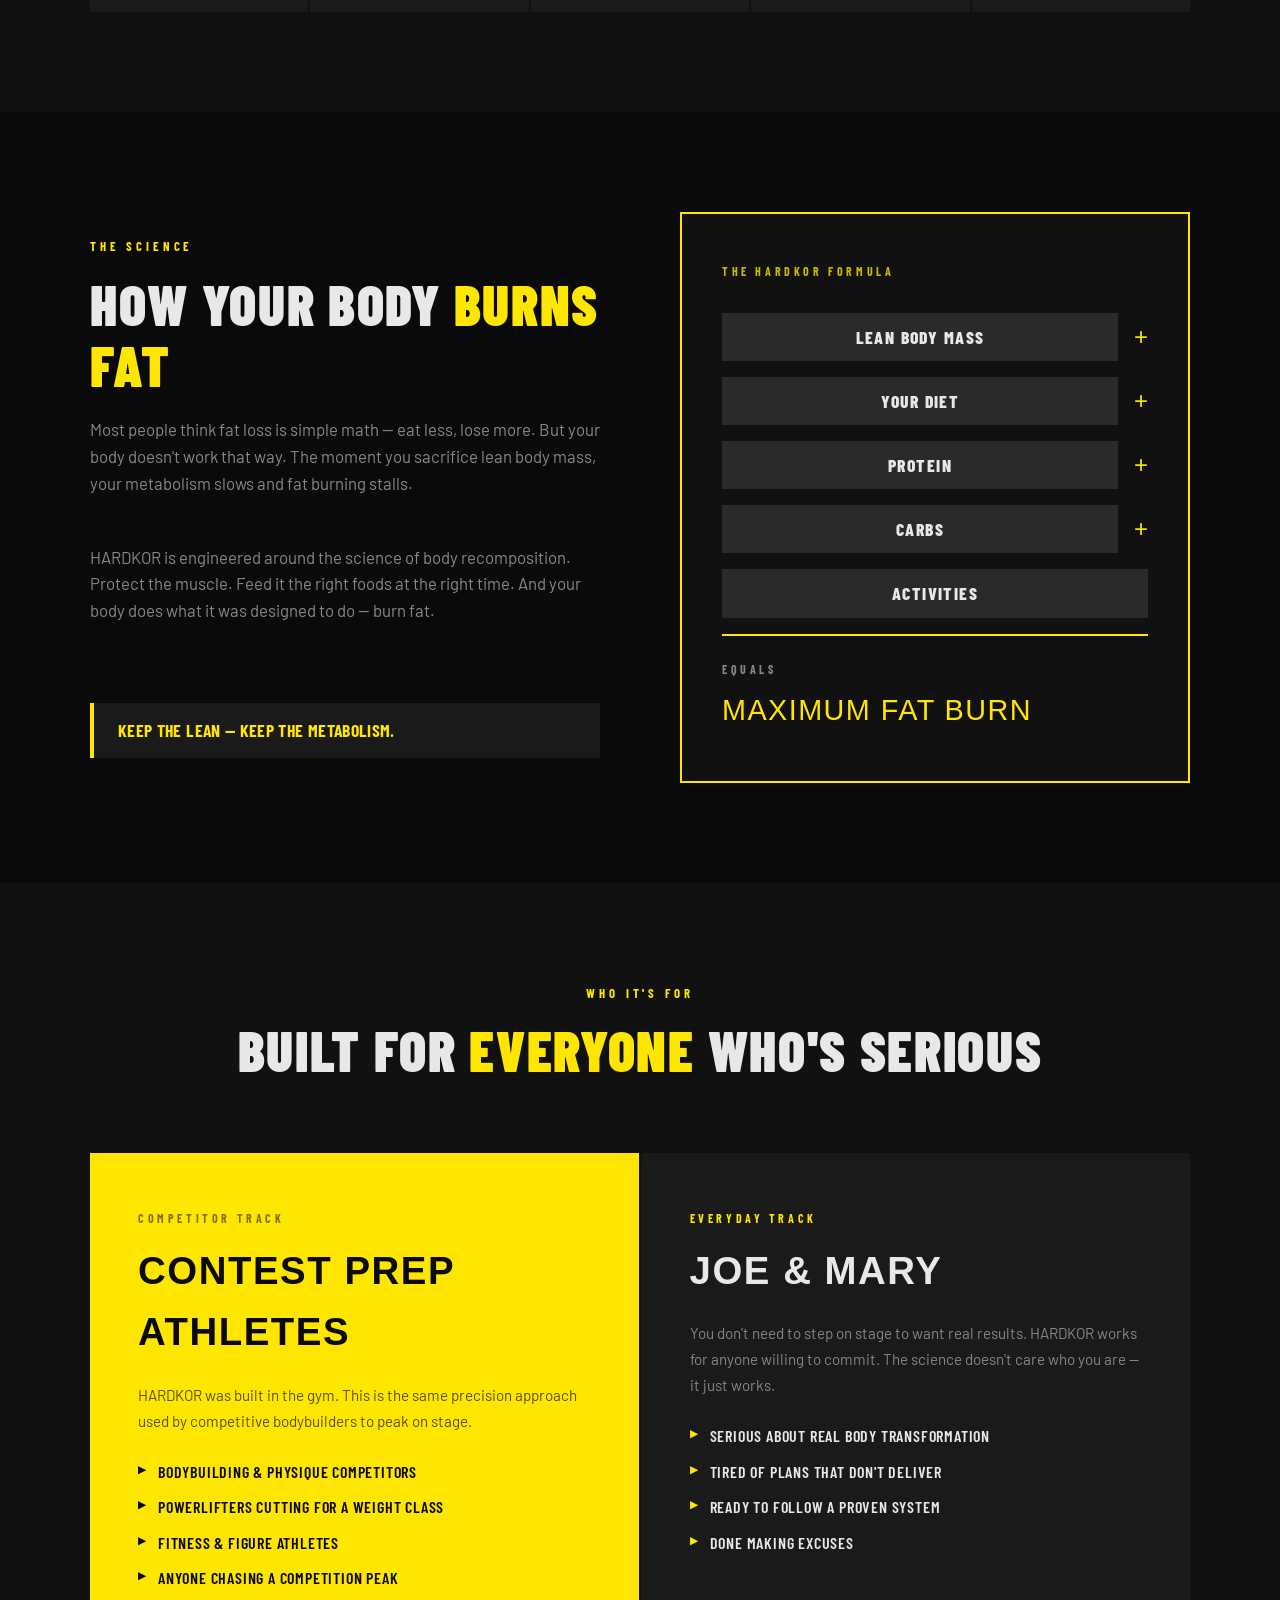
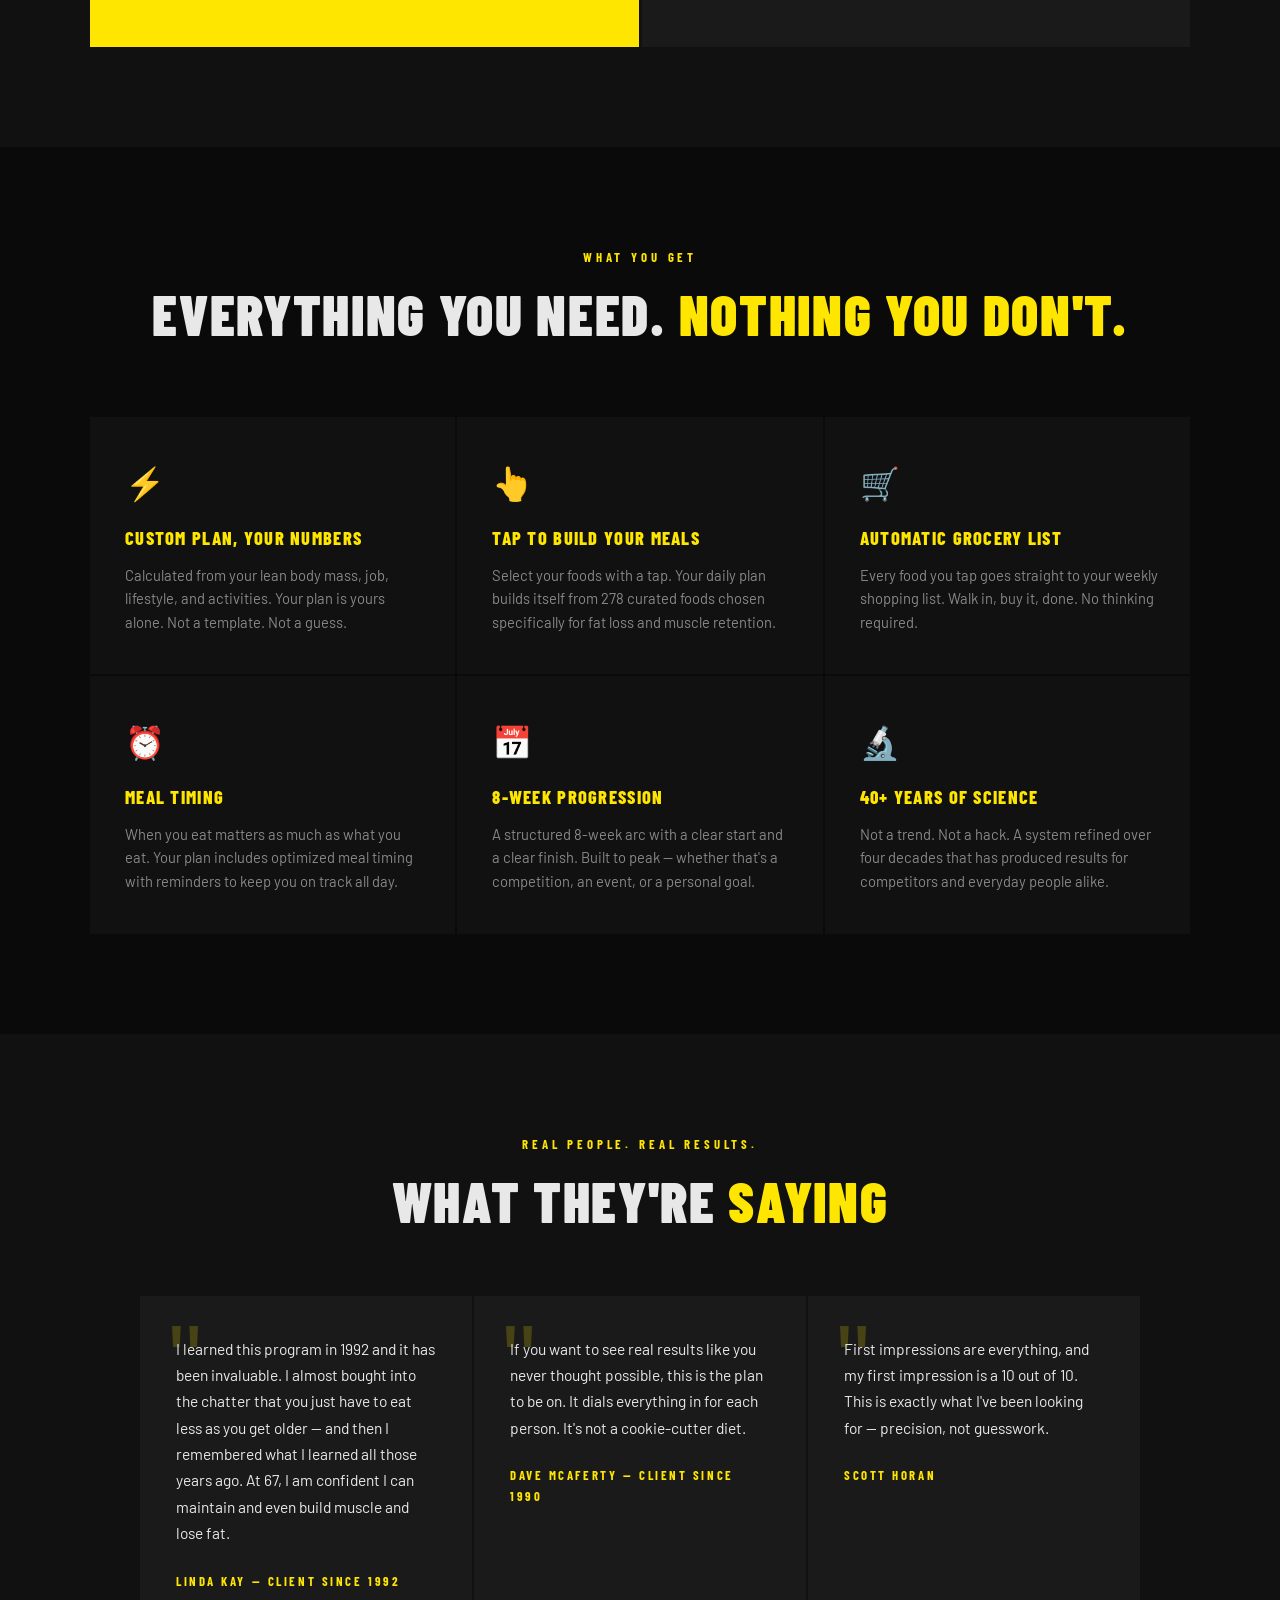
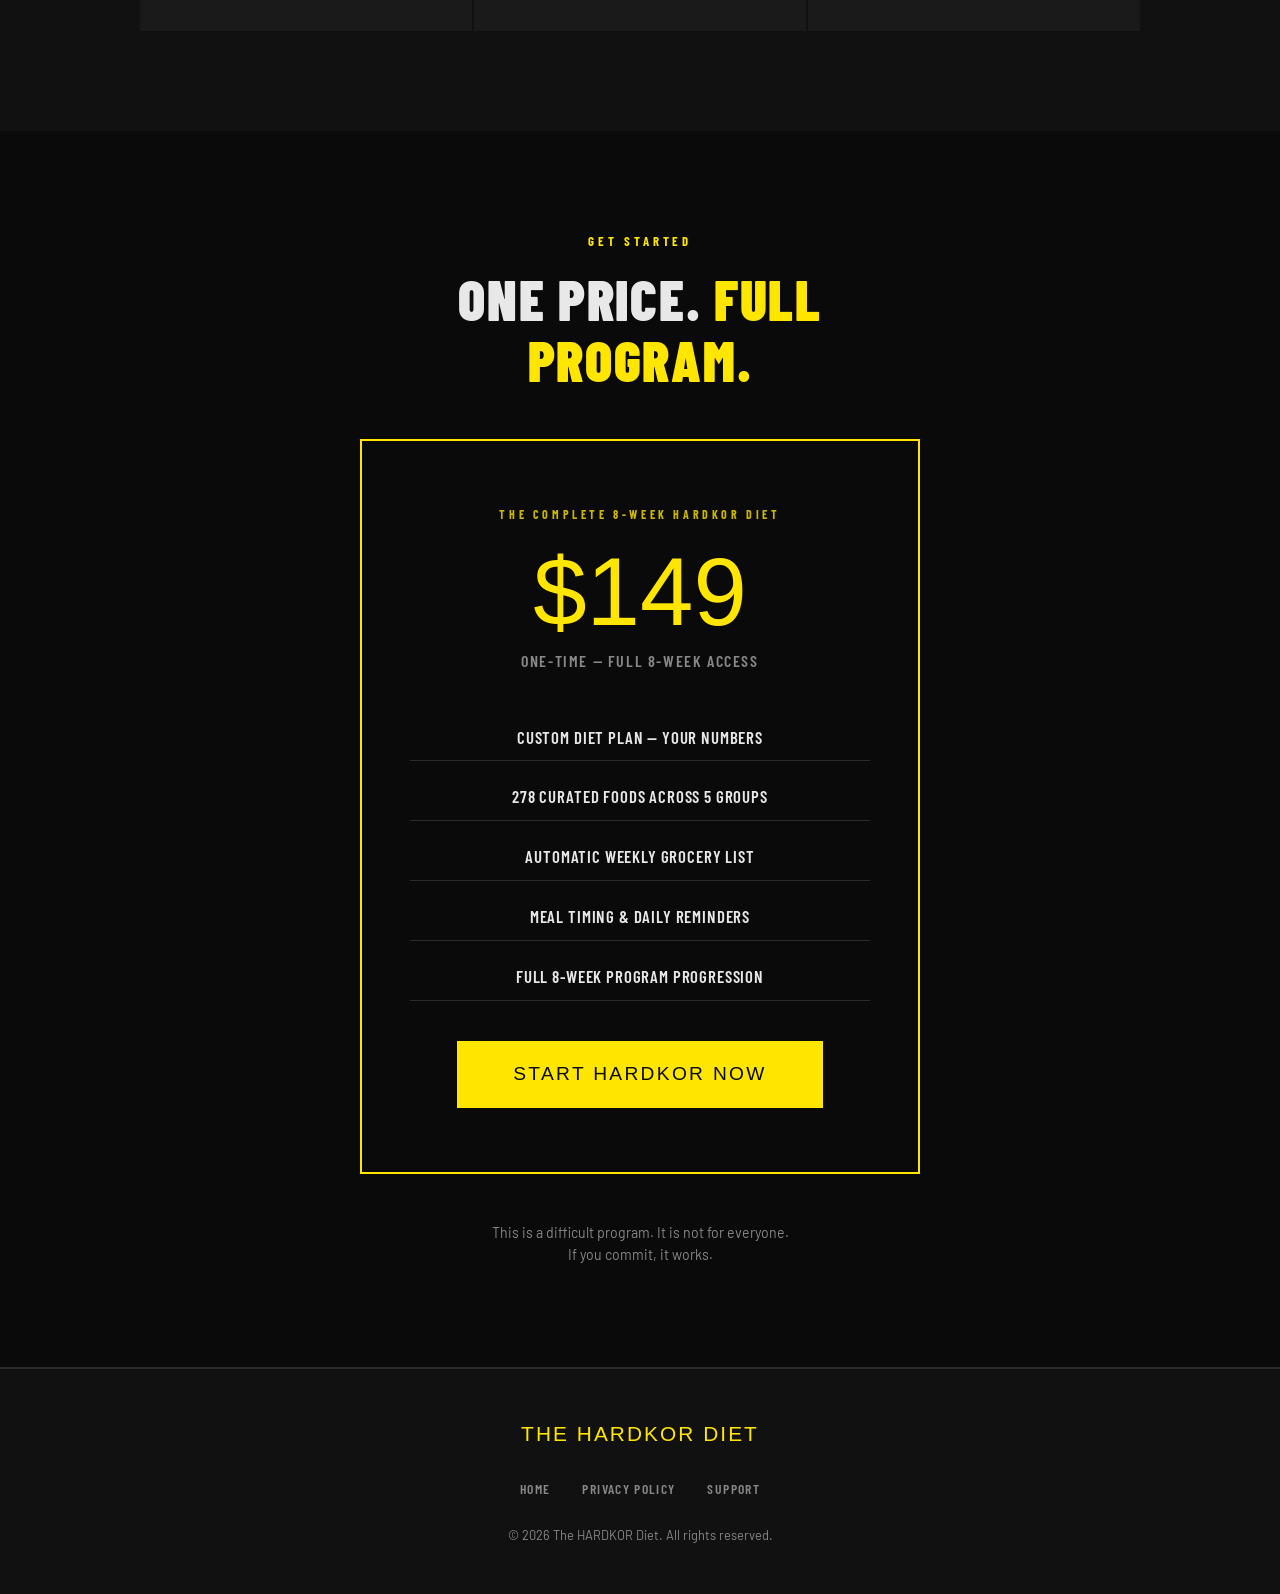
==== commit 62d4bec4: "Update index.html" ====
--- a/hardkor-diet-website/index.html
+++ b/hardkor-diet-website/index.html
@@ -17,781 +17,139 @@
       --text: #E8E8E8;
       --text-dim: #888888;
     }
-
     * { margin: 0; padding: 0; box-sizing: border-box; }
-
     html { scroll-behavior: smooth; }
-
-    body {
-      background: var(--black);
-      color: var(--text);
-      font-family: 'Barlow', sans-serif;
-      font-size: 17px;
-      line-height: 1.6;
-      overflow-x: hidden;
-    }
-
-    /* ── NAV ── */
-    nav {
-      position: fixed;
-      top: 0; left: 0; right: 0;
-      z-index: 100;
-      background: rgba(10,10,10,0.95);
-      backdrop-filter: blur(8px);
-      border-bottom: 2px solid var(--yellow);
-      display: flex;
-      align-items: center;
-      justify-content: space-between;
-      padding: 0 40px;
-      height: 64px;
-    }
-
-    .nav-logo {
-      font-family: 'Barlow Condensed', sans-serif;
-      font-weight: 900;
-      font-size: 1.5rem;
-      letter-spacing: 0.08em;
-      color: var(--yellow);
-      text-decoration: none;
-      text-transform: uppercase;
-    }
-
-    .nav-links {
-      display: flex;
-      gap: 32px;
-      list-style: none;
-    }
-
-    .nav-links a {
-      color: var(--text);
-      text-decoration: none;
-      font-family: 'Barlow Condensed', sans-serif;
-      font-weight: 600;
-      font-size: 0.95rem;
-      letter-spacing: 0.1em;
-      text-transform: uppercase;
-      transition: color 0.2s;
-    }
-
+    body { background: var(--black); color: var(--text); font-family: 'Barlow', sans-serif; font-size: 17px; line-height: 1.6; overflow-x: hidden; }
+
+    nav { position: fixed; top: 0; left: 0; right: 0; z-index: 100; background: rgba(10,10,10,0.95); backdrop-filter: blur(8px); border-bottom: 2px solid var(--yellow); display: flex; align-items: center; justify-content: space-between; padding: 0 40px; height: 64px; }
+    .nav-logo { font-family: Impact, 'Arial Narrow', sans-serif; font-size: 1.3rem; letter-spacing: 0.06em; color: var(--yellow); text-decoration: none; text-transform: uppercase; }
+    .nav-links { display: flex; gap: 32px; list-style: none; }
+    .nav-links a { color: var(--text); text-decoration: none; font-family: 'Barlow Condensed', sans-serif; font-weight: 600; font-size: 0.95rem; letter-spacing: 0.1em; text-transform: uppercase; transition: color 0.2s; }
     .nav-links a:hover { color: var(--yellow); }
 
-    /* ── HERO ── */
-    .hero {
-      min-height: 100vh;
-      display: flex;
-      flex-direction: column;
-      align-items: center;
-      justify-content: center;
-      text-align: center;
-      padding: 120px 40px 80px;
-      position: relative;
-      overflow: hidden;
-    }
-
-    .hero::before {
-      content: '';
-      position: absolute;
-      inset: 0;
-      background:
-        radial-gradient(ellipse 60% 50% at 50% 60%, rgba(255,230,0,0.07) 0%, transparent 70%),
-        repeating-linear-gradient(
-          0deg,
-          transparent,
-          transparent 60px,
-          rgba(255,230,0,0.03) 60px,
-          rgba(255,230,0,0.03) 61px
-        );
-      pointer-events: none;
-    }
-
-    .hero-eyebrow {
-      font-family: 'Barlow Condensed', sans-serif;
-      font-weight: 700;
-      font-size: 0.85rem;
-      letter-spacing: 0.25em;
-      text-transform: uppercase;
-      color: var(--yellow);
-      margin-bottom: 24px;
-      opacity: 0;
-      animation: fadeUp 0.7s 0.2s forwards;
-    }
-
-    .hero-logo {
-      max-width: 780px;
-      width: 90%;
-      margin-bottom: 32px;
-      opacity: 0;
-      animation: fadeUp 0.7s 0.4s forwards;
-      filter: drop-shadow(0 0 40px rgba(255,230,0,0.25));
-    }
-
-    .hero-tagline {
-      font-family: 'Barlow Condensed', sans-serif;
-      font-weight: 400;
-      font-size: clamp(1.2rem, 3vw, 1.7rem);
-      letter-spacing: 0.05em;
-      color: var(--text-dim);
-      font-style: italic;
-      margin-bottom: 48px;
-      opacity: 0;
-      animation: fadeUp 0.7s 0.6s forwards;
-    }
-
-    .hero-headline {
-      font-family: 'Barlow Condensed', sans-serif;
-      font-weight: 900;
-      font-size: clamp(2.2rem, 6vw, 4.5rem);
-      line-height: 1.05;
-      text-transform: uppercase;
-      letter-spacing: 0.02em;
-      max-width: 900px;
-      margin-bottom: 24px;
-      opacity: 0;
-      animation: fadeUp 0.7s 0.8s forwards;
-    }
-
+    .hero { min-height: 100vh; display: flex; flex-direction: column; align-items: center; justify-content: center; text-align: center; padding: 120px 40px 80px; position: relative; overflow: hidden; }
+    .hero::before { content: ''; position: absolute; inset: 0; background: radial-gradient(ellipse 60% 50% at 50% 60%, rgba(255,230,0,0.07) 0%, transparent 70%), repeating-linear-gradient(0deg, transparent, transparent 60px, rgba(255,230,0,0.03) 60px, rgba(255,230,0,0.03) 61px); pointer-events: none; }
+
+    .wordmark { display: flex; flex-direction: column; align-items: center; width: 100%; max-width: 900px; margin-bottom: 16px; opacity: 0; animation: fadeUp 0.7s 0.3s forwards; }
+    .wordmark-top { display: flex; justify-content: space-between; width: 100%; padding: 0 6px; line-height: 1; }
+    .wordmark-the, .wordmark-diet { font-family: Impact, 'Arial Narrow', sans-serif; font-size: clamp(1.2rem, 2.5vw, 2rem); color: var(--yellow); letter-spacing: 0.1em; text-transform: uppercase; }
+    .wordmark-main { font-family: Impact, 'Arial Narrow', sans-serif; font-size: clamp(4.5rem, 17vw, 13rem); color: var(--yellow); letter-spacing: 0.04em; line-height: 0.88; text-transform: uppercase; }
+    .wordmark-tagline { font-family: 'Barlow Condensed', sans-serif; font-weight: 400; font-style: italic; font-size: clamp(1rem, 2.5vw, 1.5rem); color: var(--yellow-dim); letter-spacing: 0.04em; margin-top: 8px; }
+
+    .hero-eyebrow { font-family: 'Barlow Condensed', sans-serif; font-weight: 700; font-size: 0.85rem; letter-spacing: 0.25em; text-transform: uppercase; color: var(--yellow); margin-bottom: 20px; opacity: 0; animation: fadeUp 0.7s 0.1s forwards; }
+    .hero-headline { font-family: 'Barlow Condensed', sans-serif; font-weight: 900; font-size: clamp(2rem, 6vw, 4.5rem); line-height: 1.05; text-transform: uppercase; letter-spacing: 0.02em; max-width: 900px; margin: 24px 0 16px; opacity: 0; animation: fadeUp 0.7s 0.6s forwards; }
     .hero-headline span { color: var(--yellow); }
-
-    .hero-sub {
-      font-size: 1.1rem;
-      color: var(--text-dim);
-      max-width: 560px;
-      margin-bottom: 52px;
-      opacity: 0;
-      animation: fadeUp 0.7s 1s forwards;
-    }
-
-    .btn-primary {
-      display: inline-block;
-      background: var(--yellow);
-      color: var(--black);
-      font-family: 'Barlow Condensed', sans-serif;
-      font-weight: 900;
-      font-size: 1.1rem;
-      letter-spacing: 0.15em;
-      text-transform: uppercase;
-      padding: 18px 52px;
-      text-decoration: none;
-      transition: transform 0.15s, box-shadow 0.15s;
-      opacity: 0;
-      animation: fadeUp 0.7s 1.2s forwards;
-    }
-
-    .btn-primary:hover {
-      transform: translateY(-2px);
-      box-shadow: 0 8px 32px rgba(255,230,0,0.35);
-    }
-
-    .hero-disclaimer {
-      font-size: 0.8rem;
-      color: var(--text-dim);
-      margin-top: 16px;
-      opacity: 0;
-      animation: fadeUp 0.7s 1.3s forwards;
-    }
-
-    @keyframes fadeUp {
-      from { opacity: 0; transform: translateY(24px); }
-      to   { opacity: 1; transform: translateY(0); }
-    }
-
-    /* ── DIVIDER ── */
-    .divider {
-      height: 3px;
-      background: linear-gradient(90deg, transparent, var(--yellow), transparent);
-    }
-
-    /* ── PHILOSOPHY ── */
-    .philosophy {
-      background: var(--dark);
-      padding: 100px 40px;
-      text-align: center;
-    }
-
-    .section-label {
-      font-family: 'Barlow Condensed', sans-serif;
-      font-weight: 700;
-      font-size: 0.8rem;
-      letter-spacing: 0.3em;
-      text-transform: uppercase;
-      color: var(--yellow);
-      margin-bottom: 16px;
-    }
-
-    .section-title {
-      font-family: 'Barlow Condensed', sans-serif;
-      font-weight: 900;
-      font-size: clamp(2rem, 5vw, 3.5rem);
-      text-transform: uppercase;
-      letter-spacing: 0.03em;
-      line-height: 1.1;
-      margin-bottom: 24px;
-    }
-
+    .hero-sub { font-size: 1.05rem; color: var(--text-dim); max-width: 540px; margin-bottom: 40px; opacity: 0; animation: fadeUp 0.7s 0.8s forwards; }
+    .btn-primary { display: inline-block; background: var(--yellow); color: var(--black); font-family: Impact, 'Arial Narrow', sans-serif; font-size: 1.2rem; letter-spacing: 0.12em; text-transform: uppercase; padding: 18px 56px; text-decoration: none; transition: transform 0.15s, box-shadow 0.15s; opacity: 0; animation: fadeUp 0.7s 1s forwards; }
+    .btn-primary:hover { transform: translateY(-2px); box-shadow: 0 8px 32px rgba(255,230,0,0.35); }
+    .hero-disclaimer { font-size: 0.8rem; color: var(--text-dim); margin-top: 14px; opacity: 0; animation: fadeUp 0.7s 1.1s forwards; }
+
+    @keyframes fadeUp { from { opacity: 0; transform: translateY(24px); } to { opacity: 1; transform: translateY(0); } }
+
+    .divider { height: 3px; background: linear-gradient(90deg, transparent, var(--yellow), transparent); }
+
+    .philosophy { background: var(--dark); padding: 100px 40px; text-align: center; }
+    .section-label { font-family: 'Barlow Condensed', sans-serif; font-weight: 700; font-size: 0.8rem; letter-spacing: 0.3em; text-transform: uppercase; color: var(--yellow); margin-bottom: 16px; }
+    .section-title { font-family: 'Barlow Condensed', sans-serif; font-weight: 900; font-size: clamp(2rem, 5vw, 3.5rem); text-transform: uppercase; letter-spacing: 0.03em; line-height: 1.1; margin-bottom: 24px; }
     .section-title span { color: var(--yellow); }
-
-    .section-body {
-      color: var(--text-dim);
-      max-width: 680px;
-      margin: 0 auto;
-      font-size: 1.05rem;
-    }
-
-    .quote-block {
-      border-left: 4px solid var(--yellow);
-      padding: 20px 32px;
-      margin: 60px auto;
-      max-width: 720px;
-      text-align: left;
-      background: var(--gray);
-    }
-
-    .quote-block p {
-      font-family: 'Barlow Condensed', sans-serif;
-      font-weight: 700;
-      font-size: clamp(1.4rem, 3.5vw, 2rem);
-      letter-spacing: 0.02em;
-      line-height: 1.3;
-      color: var(--yellow);
-      text-transform: uppercase;
-    }
-
-    /* ── STATS STRIP ── */
-    .stats-strip {
-      background: var(--yellow);
-      padding: 40px;
-      display: flex;
-      justify-content: center;
-      gap: 80px;
-      flex-wrap: wrap;
-    }
-
-    .stat {
-      text-align: center;
-    }
-
-    .stat-number {
-      font-family: 'Barlow Condensed', sans-serif;
-      font-weight: 900;
-      font-size: 3rem;
-      color: var(--black);
-      line-height: 1;
-      letter-spacing: -0.02em;
-    }
-
-    .stat-label {
-      font-family: 'Barlow Condensed', sans-serif;
-      font-weight: 700;
-      font-size: 0.85rem;
-      letter-spacing: 0.2em;
-      text-transform: uppercase;
-      color: rgba(0,0,0,0.6);
-      margin-top: 4px;
-    }
-
-    /* ── HOW IT WORKS ── */
-    .how {
-      padding: 100px 40px;
-      background: var(--black);
-    }
-
-    .how-inner {
-      max-width: 1100px;
-      margin: 0 auto;
-    }
-
-    .how-header {
-      text-align: center;
-      margin-bottom: 72px;
-    }
-
-    .steps {
-      display: grid;
-      grid-template-columns: repeat(auto-fit, minmax(260px, 1fr));
-      gap: 2px;
-    }
-
-    .step {
-      background: var(--dark);
-      padding: 48px 36px;
-      position: relative;
-      border-top: 3px solid transparent;
-      transition: border-color 0.2s;
-    }
-
+    .section-body { color: var(--text-dim); max-width: 680px; margin: 0 auto; font-size: 1.05rem; }
+    .quote-block { border-left: 4px solid var(--yellow); padding: 20px 32px; margin: 60px auto; max-width: 720px; text-align: left; background: var(--gray); }
+    .quote-block p { font-family: 'Barlow Condensed', sans-serif; font-weight: 700; font-size: clamp(1.4rem, 3.5vw, 2rem); letter-spacing: 0.02em; line-height: 1.3; color: var(--yellow); text-transform: uppercase; }
+
+    .stats-strip { background: var(--yellow); padding: 40px; display: flex; justify-content: center; gap: 80px; flex-wrap: wrap; }
+    .stat { text-align: center; }
+    .stat-number { font-family: Impact, 'Arial Narrow', sans-serif; font-size: 3.5rem; color: var(--black); line-height: 1; }
+    .stat-label { font-family: 'Barlow Condensed', sans-serif; font-weight: 700; font-size: 0.85rem; letter-spacing: 0.2em; text-transform: uppercase; color: rgba(0,0,0,0.55); margin-top: 4px; }
+
+    .how { padding: 100px 40px; background: var(--black); }
+    .how-inner { max-width: 1100px; margin: 0 auto; }
+    .how-header { text-align: center; margin-bottom: 72px; }
+    .steps { display: grid; grid-template-columns: repeat(auto-fit, minmax(240px, 1fr)); gap: 2px; }
+    .step { background: var(--dark); padding: 48px 36px; border-top: 3px solid transparent; transition: border-color 0.2s; }
     .step:hover { border-color: var(--yellow); }
-
-    .step-num {
-      font-family: 'Barlow Condensed', sans-serif;
-      font-weight: 900;
-      font-size: 5rem;
-      color: rgba(255,230,0,0.1);
-      line-height: 1;
-      margin-bottom: 8px;
-    }
-
-    .step-title {
-      font-family: 'Barlow Condensed', sans-serif;
-      font-weight: 800;
-      font-size: 1.4rem;
-      letter-spacing: 0.05em;
-      text-transform: uppercase;
-      color: var(--yellow);
-      margin-bottom: 12px;
-    }
-
+    .step-num { font-family: Impact, 'Arial Narrow', sans-serif; font-size: 5rem; color: rgba(255,230,0,0.1); line-height: 1; margin-bottom: 8px; }
+    .step-title { font-family: 'Barlow Condensed', sans-serif; font-weight: 800; font-size: 1.4rem; letter-spacing: 0.05em; text-transform: uppercase; color: var(--yellow); margin-bottom: 12px; }
     .step-body { color: var(--text-dim); font-size: 0.95rem; }
 
-    /* ── FOOD GROUPS ── */
-    .foods {
-      padding: 100px 40px;
-      background: var(--dark);
-    }
-
-    .foods-inner {
-      max-width: 1100px;
-      margin: 0 auto;
-    }
-
-    .foods-header {
-      text-align: center;
-      margin-bottom: 72px;
-    }
-
-    .food-grid {
-      display: grid;
-      grid-template-columns: repeat(5, 1fr);
-      gap: 2px;
-    }
-
-    .food-card {
-      background: var(--gray);
-      padding: 40px 24px;
-      text-align: center;
-      position: relative;
-      overflow: hidden;
-      transition: transform 0.2s;
-    }
-
-    .food-card::before {
-      content: '';
-      position: absolute;
-      bottom: 0; left: 0; right: 0;
-      height: 3px;
-      background: var(--yellow);
-      transform: scaleX(0);
-      transition: transform 0.3s;
-    }
-
+    .foods { padding: 100px 40px; background: var(--dark); }
+    .foods-inner { max-width: 1100px; margin: 0 auto; }
+    .foods-header { text-align: center; margin-bottom: 72px; }
+    .food-grid { display: grid; grid-template-columns: repeat(5, 1fr); gap: 2px; }
+    .food-card { background: var(--gray); padding: 40px 24px; text-align: center; position: relative; overflow: hidden; transition: transform 0.2s; }
+    .food-card::before { content: ''; position: absolute; bottom: 0; left: 0; right: 0; height: 3px; background: var(--yellow); transform: scaleX(0); transition: transform 0.3s; }
     .food-card:hover { transform: translateY(-4px); }
     .food-card:hover::before { transform: scaleX(1); }
-
-    .food-icon {
-      font-size: 2.8rem;
-      margin-bottom: 16px;
-      display: block;
-    }
-
-    .food-name {
-      font-family: 'Barlow Condensed', sans-serif;
-      font-weight: 900;
-      font-size: 1.3rem;
-      letter-spacing: 0.08em;
-      text-transform: uppercase;
-      color: var(--yellow);
-      margin-bottom: 10px;
-    }
-
+    .food-icon { font-size: 2.8rem; margin-bottom: 16px; display: block; }
+    .food-name { font-family: 'Barlow Condensed', sans-serif; font-weight: 900; font-size: 1.3rem; letter-spacing: 0.08em; text-transform: uppercase; color: var(--yellow); margin-bottom: 10px; }
     .food-desc { color: var(--text-dim); font-size: 0.88rem; line-height: 1.5; }
 
-    /* ── SCIENCE ── */
-    .science {
-      padding: 100px 40px;
-      background: var(--black);
-    }
-
-    .science-inner {
-      max-width: 1100px;
-      margin: 0 auto;
-      display: grid;
-      grid-template-columns: 1fr 1fr;
-      gap: 80px;
-      align-items: center;
-    }
-
+    .science { padding: 100px 40px; background: var(--black); }
+    .science-inner { max-width: 1100px; margin: 0 auto; display: grid; grid-template-columns: 1fr 1fr; gap: 80px; align-items: center; }
     .science-text .section-title { text-align: left; margin-bottom: 20px; }
     .science-text .section-label { text-align: left; }
     .science-text .section-body { margin: 0; margin-bottom: 20px; }
-
-    .science-formula {
-      background: var(--dark);
-      border: 2px solid var(--yellow);
-      padding: 48px 40px;
-    }
-
-    .formula-title {
-      font-family: 'Barlow Condensed', sans-serif;
-      font-weight: 700;
-      font-size: 0.75rem;
-      letter-spacing: 0.3em;
-      text-transform: uppercase;
-      color: var(--yellow-dim);
-      margin-bottom: 32px;
-    }
-
-    .formula-row {
-      display: flex;
-      align-items: center;
-      gap: 16px;
-      margin-bottom: 16px;
-    }
-
-    .formula-item {
-      font-family: 'Barlow Condensed', sans-serif;
-      font-weight: 800;
-      font-size: 1.1rem;
-      letter-spacing: 0.08em;
-      text-transform: uppercase;
-      color: var(--text);
-      background: var(--gray-mid);
-      padding: 10px 20px;
-      flex: 1;
-      text-align: center;
-    }
-
-    .formula-plus {
-      color: var(--yellow);
-      font-family: 'Barlow Condensed', sans-serif;
-      font-weight: 900;
-      font-size: 1.5rem;
-    }
-
-    .formula-result {
-      border-top: 2px solid var(--yellow);
-      padding-top: 24px;
-      margin-top: 16px;
-    }
-
-    .formula-result-label {
-      font-family: 'Barlow Condensed', sans-serif;
-      font-weight: 700;
-      font-size: 0.75rem;
-      letter-spacing: 0.3em;
-      text-transform: uppercase;
-      color: var(--text-dim);
-      margin-bottom: 8px;
-    }
-
-    .formula-result-value {
-      font-family: 'Barlow Condensed', sans-serif;
-      font-weight: 900;
-      font-size: 1.6rem;
-      letter-spacing: 0.05em;
-      text-transform: uppercase;
-      color: var(--yellow);
-    }
-
-    /* ── WHO IS IT FOR ── */
-    .who {
-      padding: 100px 40px;
-      background: var(--dark);
-    }
-
-    .who-inner {
-      max-width: 1100px;
-      margin: 0 auto;
-    }
-
+    .science-formula { background: var(--dark); border: 2px solid var(--yellow); padding: 48px 40px; }
+    .formula-title { font-family: 'Barlow Condensed', sans-serif; font-weight: 700; font-size: 0.75rem; letter-spacing: 0.3em; text-transform: uppercase; color: var(--yellow-dim); margin-bottom: 32px; }
+    .formula-row { display: flex; align-items: center; gap: 16px; margin-bottom: 16px; }
+    .formula-item { font-family: 'Barlow Condensed', sans-serif; font-weight: 800; font-size: 1.1rem; letter-spacing: 0.08em; text-transform: uppercase; color: var(--text); background: var(--gray-mid); padding: 10px 20px; flex: 1; text-align: center; }
+    .formula-plus { color: var(--yellow); font-family: Impact, sans-serif; font-size: 1.5rem; }
+    .formula-result { border-top: 2px solid var(--yellow); padding-top: 24px; margin-top: 16px; }
+    .formula-result-label { font-family: 'Barlow Condensed', sans-serif; font-weight: 700; font-size: 0.75rem; letter-spacing: 0.3em; text-transform: uppercase; color: var(--text-dim); margin-bottom: 8px; }
+    .formula-result-value { font-family: Impact, 'Arial Narrow', sans-serif; font-size: 1.8rem; letter-spacing: 0.05em; text-transform: uppercase; color: var(--yellow); }
+
+    .who { padding: 100px 40px; background: var(--dark); }
+    .who-inner { max-width: 1100px; margin: 0 auto; }
     .who-header { text-align: center; margin-bottom: 72px; }
-
-    .who-cards {
-      display: grid;
-      grid-template-columns: 1fr 1fr;
-      gap: 3px;
-    }
-
-    .who-card {
-      background: var(--gray);
-      padding: 56px 48px;
-      position: relative;
-    }
-
-    .who-card.featured {
-      background: var(--yellow);
-    }
-
-    .who-card-label {
-      font-family: 'Barlow Condensed', sans-serif;
-      font-weight: 700;
-      font-size: 0.75rem;
-      letter-spacing: 0.3em;
-      text-transform: uppercase;
-      color: var(--yellow);
-      margin-bottom: 12px;
-    }
-
+    .who-cards { display: grid; grid-template-columns: 1fr 1fr; gap: 3px; }
+    .who-card { background: var(--gray); padding: 56px 48px; }
+    .who-card.featured { background: var(--yellow); }
+    .who-card-label { font-family: 'Barlow Condensed', sans-serif; font-weight: 700; font-size: 0.75rem; letter-spacing: 0.3em; text-transform: uppercase; color: var(--yellow); margin-bottom: 12px; }
     .who-card.featured .who-card-label { color: rgba(0,0,0,0.5); }
-
-    .who-card-title {
-      font-family: 'Barlow Condensed', sans-serif;
-      font-weight: 900;
-      font-size: 2.2rem;
-      text-transform: uppercase;
-      letter-spacing: 0.03em;
-      color: var(--text);
-      margin-bottom: 20px;
-    }
-
+    .who-card-title { font-family: Impact, 'Arial Narrow', sans-serif; font-size: 2.4rem; text-transform: uppercase; letter-spacing: 0.04em; color: var(--text); margin-bottom: 20px; }
     .who-card.featured .who-card-title { color: var(--black); }
-
     .who-card-body { color: var(--text-dim); font-size: 0.95rem; line-height: 1.7; }
     .who-card.featured .who-card-body { color: rgba(0,0,0,0.65); }
-
-    .who-list {
-      margin-top: 24px;
-      list-style: none;
-      display: flex;
-      flex-direction: column;
-      gap: 10px;
-    }
-
-    .who-list li {
-      font-family: 'Barlow Condensed', sans-serif;
-      font-weight: 600;
-      font-size: 1rem;
-      letter-spacing: 0.05em;
-      text-transform: uppercase;
-      padding-left: 20px;
-      position: relative;
-      color: var(--text);
-    }
-
+    .who-list { margin-top: 24px; list-style: none; display: flex; flex-direction: column; gap: 10px; }
+    .who-list li { font-family: 'Barlow Condensed', sans-serif; font-weight: 600; font-size: 1rem; letter-spacing: 0.05em; text-transform: uppercase; padding-left: 20px; position: relative; color: var(--text); }
     .who-card.featured .who-list li { color: var(--black); }
-
-    .who-list li::before {
-      content: '▶';
-      position: absolute;
-      left: 0;
-      color: var(--yellow);
-      font-size: 0.6rem;
-      top: 3px;
-    }
-
+    .who-list li::before { content: '▶'; position: absolute; left: 0; color: var(--yellow); font-size: 0.6rem; top: 3px; }
     .who-card.featured .who-list li::before { color: var(--black); }
 
-    /* ── FEATURES ── */
-    .features {
-      padding: 100px 40px;
-      background: var(--black);
-    }
-
-    .features-inner {
-      max-width: 1100px;
-      margin: 0 auto;
-    }
-
+    .features { padding: 100px 40px; background: var(--black); }
+    .features-inner { max-width: 1100px; margin: 0 auto; }
     .features-header { text-align: center; margin-bottom: 72px; }
-
-    .features-grid {
-      display: grid;
-      grid-template-columns: repeat(3, 1fr);
-      gap: 2px;
-    }
-
-    .feature {
-      background: var(--dark);
-      padding: 40px 32px;
-      border-left: 3px solid transparent;
-      transition: border-color 0.2s;
-    }
-
+    .features-grid { display: grid; grid-template-columns: repeat(3, 1fr); gap: 2px; }
+    .feature { background: var(--dark); padding: 40px 32px; border-left: 3px solid transparent; transition: border-color 0.2s; }
     .feature:hover { border-color: var(--yellow); }
-
-    .feature-icon {
-      font-size: 2rem;
-      margin-bottom: 16px;
-      display: block;
-    }
-
-    .feature-title {
-      font-family: 'Barlow Condensed', sans-serif;
-      font-weight: 800;
-      font-size: 1.15rem;
-      letter-spacing: 0.07em;
-      text-transform: uppercase;
-      color: var(--yellow);
-      margin-bottom: 10px;
-    }
-
+    .feature-icon { font-size: 2rem; margin-bottom: 16px; display: block; }
+    .feature-title { font-family: 'Barlow Condensed', sans-serif; font-weight: 800; font-size: 1.15rem; letter-spacing: 0.07em; text-transform: uppercase; color: var(--yellow); margin-bottom: 10px; }
     .feature-body { color: var(--text-dim); font-size: 0.92rem; line-height: 1.6; }
 
-    /* ── TESTIMONIALS ── */
-    .testimonials {
-      padding: 100px 40px;
-      background: var(--dark);
-    }
-
-    .testimonials-inner {
-      max-width: 1000px;
-      margin: 0 auto;
-    }
-
+    .testimonials { padding: 100px 40px; background: var(--dark); }
+    .testimonials-inner { max-width: 1000px; margin: 0 auto; }
     .testimonials-header { text-align: center; margin-bottom: 64px; }
-
-    .testi-grid {
-      display: grid;
-      grid-template-columns: repeat(auto-fit, minmax(300px, 1fr));
-      gap: 2px;
-    }
-
-    .testi {
-      background: var(--gray);
-      padding: 40px 36px;
-      position: relative;
-    }
-
-    .testi::before {
-      content: '"';
-      font-family: 'Barlow Condensed', sans-serif;
-      font-weight: 900;
-      font-size: 6rem;
-      color: var(--yellow);
-      line-height: 1;
-      opacity: 0.3;
-      position: absolute;
-      top: 16px;
-      left: 28px;
-    }
-
-    .testi-text {
-      color: var(--text);
-      font-size: 0.97rem;
-      line-height: 1.7;
-      margin-bottom: 24px;
-      position: relative;
-      z-index: 1;
-    }
-
-    .testi-author {
-      font-family: 'Barlow Condensed', sans-serif;
-      font-weight: 700;
-      font-size: 0.8rem;
-      letter-spacing: 0.2em;
-      text-transform: uppercase;
-      color: var(--yellow);
-    }
-
-    /* ── PRICING ── */
-    .pricing {
-      padding: 100px 40px;
-      background: var(--black);
-      text-align: center;
-    }
-
+    .testi-grid { display: grid; grid-template-columns: repeat(auto-fit, minmax(300px, 1fr)); gap: 2px; }
+    .testi { background: var(--gray); padding: 40px 36px; position: relative; }
+    .testi::before { content: '"'; font-family: Impact, sans-serif; font-size: 6rem; color: var(--yellow); line-height: 1; opacity: 0.2; position: absolute; top: 16px; left: 28px; }
+    .testi-text { color: var(--text); font-size: 0.97rem; line-height: 1.7; margin-bottom: 24px; position: relative; z-index: 1; }
+    .testi-author { font-family: 'Barlow Condensed', sans-serif; font-weight: 700; font-size: 0.8rem; letter-spacing: 0.2em; text-transform: uppercase; color: var(--yellow); }
+
+    .pricing { padding: 100px 40px; background: var(--black); text-align: center; }
     .pricing-inner { max-width: 560px; margin: 0 auto; }
-
-    .price-box {
-      border: 2px solid var(--yellow);
-      padding: 64px 48px;
-      margin: 48px 0;
-    }
-
-    .price-label {
-      font-family: 'Barlow Condensed', sans-serif;
-      font-weight: 700;
-      font-size: 0.75rem;
-      letter-spacing: 0.3em;
-      text-transform: uppercase;
-      color: var(--yellow-dim);
-      margin-bottom: 20px;
-    }
-
-    .price-amount {
-      font-family: 'Barlow Condensed', sans-serif;
-      font-weight: 900;
-      font-size: 5rem;
-      color: var(--yellow);
-      line-height: 1;
-      margin-bottom: 8px;
-      letter-spacing: -0.02em;
-    }
-
-    .price-period {
-      font-family: 'Barlow Condensed', sans-serif;
-      font-weight: 600;
-      font-size: 1rem;
-      letter-spacing: 0.1em;
-      text-transform: uppercase;
-      color: var(--text-dim);
-      margin-bottom: 40px;
-    }
-
-    .price-includes {
-      list-style: none;
-      margin-bottom: 40px;
-      display: flex;
-      flex-direction: column;
-      gap: 12px;
-    }
-
-    .price-includes li {
-      font-family: 'Barlow Condensed', sans-serif;
-      font-weight: 600;
-      font-size: 1.05rem;
-      letter-spacing: 0.05em;
-      text-transform: uppercase;
-      color: var(--text);
-      padding: 10px 0;
-      border-bottom: 1px solid var(--gray-mid);
-    }
-
-    /* ── FOOTER ── */
-    footer {
-      background: var(--dark);
-      border-top: 2px solid var(--gray-mid);
-      padding: 48px 40px;
-      display: flex;
-      flex-direction: column;
-      align-items: center;
-      gap: 24px;
-    }
-
-    .footer-logo {
-      font-family: 'Barlow Condensed', sans-serif;
-      font-weight: 900;
-      font-size: 1.2rem;
-      letter-spacing: 0.1em;
-      color: var(--yellow);
-      text-transform: uppercase;
-    }
-
-    .footer-links {
-      display: flex;
-      gap: 32px;
-      list-style: none;
-      flex-wrap: wrap;
-      justify-content: center;
-    }
-
-    .footer-links a {
-      color: var(--text-dim);
-      text-decoration: none;
-      font-family: 'Barlow Condensed', sans-serif;
-      font-weight: 600;
-      font-size: 0.85rem;
-      letter-spacing: 0.1em;
-      text-transform: uppercase;
-      transition: color 0.2s;
-    }
-
+    .price-box { border: 2px solid var(--yellow); padding: 64px 48px; margin: 48px 0; }
+    .price-label { font-family: 'Barlow Condensed', sans-serif; font-weight: 700; font-size: 0.75rem; letter-spacing: 0.3em; text-transform: uppercase; color: var(--yellow-dim); margin-bottom: 20px; }
+    .price-amount { font-family: Impact, 'Arial Narrow', sans-serif; font-size: 6rem; color: var(--yellow); line-height: 1; margin-bottom: 8px; }
+    .price-period { font-family: 'Barlow Condensed', sans-serif; font-weight: 600; font-size: 1rem; letter-spacing: 0.1em; text-transform: uppercase; color: var(--text-dim); margin-bottom: 40px; }
+    .price-includes { list-style: none; margin-bottom: 40px; display: flex; flex-direction: column; gap: 12px; }
+    .price-includes li { font-family: 'Barlow Condensed', sans-serif; font-weight: 600; font-size: 1.05rem; letter-spacing: 0.05em; text-transform: uppercase; color: var(--text); padding: 10px 0; border-bottom: 1px solid var(--gray-mid); }
+
+    footer { background: var(--dark); border-top: 2px solid var(--gray-mid); padding: 48px 40px; display: flex; flex-direction: column; align-items: center; gap: 24px; }
+    .footer-logo { font-family: Impact, 'Arial Narrow', sans-serif; font-size: 1.3rem; letter-spacing: 0.1em; color: var(--yellow); text-transform: uppercase; }
+    .footer-links { display: flex; gap: 32px; list-style: none; flex-wrap: wrap; justify-content: center; }
+    .footer-links a { color: var(--text-dim); text-decoration: none; font-family: 'Barlow Condensed', sans-serif; font-weight: 600; font-size: 0.85rem; letter-spacing: 0.1em; text-transform: uppercase; transition: color 0.2s; }
     .footer-links a:hover { color: var(--yellow); }
-
-    .footer-copy {
-      color: var(--text-dim);
-      font-size: 0.8rem;
-    }
-
-    /* ── RESPONSIVE ── */
+    .footer-copy { color: var(--text-dim); font-size: 0.8rem; }
+
     @media (max-width: 900px) {
       nav { padding: 0 20px; }
       .nav-links { gap: 20px; }
@@ -801,7 +159,6 @@
       .features-grid { grid-template-columns: 1fr 1fr; }
       .stats-strip { gap: 40px; }
     }
-
     @media (max-width: 600px) {
       nav { padding: 0 16px; }
       .nav-links { display: none; }
@@ -809,12 +166,12 @@
       .food-grid { grid-template-columns: 1fr 1fr; }
       .features-grid { grid-template-columns: 1fr; }
       .formula-row { flex-wrap: wrap; }
+      .who-card { padding: 40px 28px; }
     }
   </style>
 </head>
 <body>
 
-  <!-- NAV -->
   <nav>
     <a href="#" class="nav-logo">The HARDKOR Diet</a>
     <ul class="nav-links">
@@ -825,65 +182,39 @@
     </ul>
   </nav>
 
-  <!-- HERO -->
   <section class="hero">
     <p class="hero-eyebrow">8-Week Contest Prep Diet Program</p>
-    <img
-      src="HARDKORdietart_2.png"
-      alt="The HARDKOR Diet — Your Effort Defines You"
-      class="hero-logo"
-    />
-    <p class="hero-tagline">Your Effort Defines You</p>
-    <h1 class="hero-headline">
-      Keep the Lean.<br /><span>Lose the Fat.</span>
-    </h1>
-    <p class="hero-sub">
-      A precision diet built to maximize fat loss and preserve every ounce of muscle. Not a template. Not a guess. Your plan.
-    </p>
+    <div class="wordmark">
+      <div class="wordmark-top">
+        <span class="wordmark-the">THE</span>
+        <span class="wordmark-diet">DIET</span>
+      </div>
+      <div class="wordmark-main">HARDKOR</div>
+      <div class="wordmark-tagline">Your Effort Defines You</div>
+    </div>
+    <h1 class="hero-headline">Keep the Lean.<br /><span>Lose the Fat.</span></h1>
+    <p class="hero-sub">A precision diet built to maximize fat loss and preserve every ounce of muscle. Not a template. Not a guess. Your plan.</p>
     <a href="#pricing" class="btn-primary">Start Your 8 Weeks</a>
     <p class="hero-disclaimer">No fluff. No excuses. Just results.</p>
   </section>
 
   <div class="divider"></div>
 
-  <!-- PHILOSOPHY -->
   <section class="philosophy">
     <p class="section-label">The HARDKOR Philosophy</p>
     <h2 class="section-title">Most Diets Get It <span>Wrong.</span></h2>
-    <p class="section-body">
-      Most diets promise fast weight loss — and deliver it by destroying your muscle in the process. When the muscle goes, the metabolism goes with it. You hit a plateau, you stall, and you're back where you started.
-    </p>
-
-    <div class="quote-block">
-      <p>If it's taking too long,<br />you're doing it wrong.</p>
-    </div>
-
-    <p class="section-body">
-      HARDKOR is different. This system has been producing real results since 1982. The principle is simple: keep your lean body mass, and your body burns fat around the clock. Lose the lean, and you lose everything.
-    </p>
-  </section>
-
-  <!-- STATS STRIP -->
+    <p class="section-body">Most diets promise fast weight loss — and deliver it by destroying your muscle in the process. When the muscle goes, the metabolism goes with it. You hit a plateau, you stall, and you're back where you started.</p>
+    <div class="quote-block"><p>If it's taking too long,<br />you're doing it wrong.</p></div>
+    <p class="section-body">HARDKOR is different. This system has been producing real results since 1982. The principle is simple: keep your lean body mass, and your body burns fat around the clock. Lose the lean, and you lose everything.</p>
+  </section>
+
   <div class="stats-strip">
-    <div class="stat">
-      <div class="stat-number">8</div>
-      <div class="stat-label">Week Program</div>
-    </div>
-    <div class="stat">
-      <div class="stat-number">5</div>
-      <div class="stat-label">Food Groups</div>
-    </div>
-    <div class="stat">
-      <div class="stat-number">40+</div>
-      <div class="stat-label">Years of Results</div>
-    </div>
-    <div class="stat">
-      <div class="stat-number">0</div>
-      <div class="stat-label">Guesswork</div>
-    </div>
+    <div class="stat"><div class="stat-number">8</div><div class="stat-label">Week Program</div></div>
+    <div class="stat"><div class="stat-number">5</div><div class="stat-label">Food Groups</div></div>
+    <div class="stat"><div class="stat-number">40+</div><div class="stat-label">Years of Results</div></div>
+    <div class="stat"><div class="stat-number">0</div><div class="stat-label">Guesswork</div></div>
   </div>
 
-  <!-- HOW IT WORKS -->
   <section class="how" id="how">
     <div class="how-inner">
       <div class="how-header">
@@ -891,118 +222,54 @@
         <h2 class="section-title">How <span>HARDKOR</span> Works</h2>
       </div>
       <div class="steps">
-        <div class="step">
-          <div class="step-num">01</div>
-          <div class="step-title">Enter Your Stats</div>
-          <p class="step-body">Your lean body mass, your job, your daily activities and lifestyle. Real data, not guesses. This is what separates your plan from everyone else's.</p>
-        </div>
-        <div class="step">
-          <div class="step-num">02</div>
-          <div class="step-title">Get Your Plan</div>
-          <p class="step-body">The HARDKOR engine calculates your exact daily servings across 5 food groups. No calorie counting. No macro math. Just your numbers.</p>
-        </div>
-        <div class="step">
-          <div class="step-num">03</div>
-          <div class="step-title">Eat Your Plan</div>
-          <p class="step-body">Tap your food choices each day. Build your meals from 278 precision-selected foods. Your grocery list builds itself as you go.</p>
-        </div>
-        <div class="step">
-          <div class="step-num">04</div>
-          <div class="step-title">Peak at Week 8</div>
-          <p class="step-body">Eight weeks. Maximum fat loss. Lean muscle preserved. This is how athletes prep for competition — and how everyday people transform their physique.</p>
-        </div>
-      </div>
-    </div>
-  </section>
-
-  <!-- FOOD GROUPS -->
+        <div class="step"><div class="step-num">01</div><div class="step-title">Enter Your Stats</div><p class="step-body">Your lean body mass, your job, your daily activities and lifestyle. Real data, not guesses. This is what separates your plan from everyone else's.</p></div>
+        <div class="step"><div class="step-num">02</div><div class="step-title">Get Your Plan</div><p class="step-body">The HARDKOR engine calculates your exact daily servings across 5 food groups. No calorie counting. No macro math. Just your numbers.</p></div>
+        <div class="step"><div class="step-num">03</div><div class="step-title">Eat Your Plan</div><p class="step-body">Tap your food choices each day. Build your meals from 278 precision-selected foods. Your grocery list builds itself as you go.</p></div>
+        <div class="step"><div class="step-num">04</div><div class="step-title">Peak at Week 8</div><p class="step-body">Eight weeks. Maximum fat loss. Lean muscle preserved. This is how athletes prep for competition — and how everyday people transform their physique.</p></div>
+      </div>
+    </div>
+  </section>
+
   <section class="foods" id="food">
     <div class="foods-inner">
       <div class="foods-header">
         <p class="section-label">The HARDKOR Plan</p>
         <h2 class="section-title">Five Groups. <span>Zero Compromise.</span></h2>
-        <p class="section-body" style="margin: 0 auto; max-width: 600px; color: var(--text-dim);">
-          Every food in the HARDKOR program was chosen for a reason. 278 foods pulled from 350,000 in the USDA database — the ones that work.
-        </p>
+        <p class="section-body" style="margin:0 auto;max-width:600px;color:var(--text-dim);">Every food in the HARDKOR program was chosen for a reason. 278 foods pulled from 350,000 in the USDA database — the ones that work.</p>
       </div>
       <div class="food-grid">
-        <div class="food-card">
-          <span class="food-icon">🥩</span>
-          <div class="food-name">Protein</div>
-          <p class="food-desc">Repairs and rebuilds muscle tissue. Non-negotiable on a program designed to keep your lean.</p>
-        </div>
-        <div class="food-card">
-          <span class="food-icon">🌾</span>
-          <div class="food-name">Grains</div>
-          <p class="food-desc">Sustained energy for training and daily output. Timed and measured to fuel performance.</p>
-        </div>
-        <div class="food-card">
-          <span class="food-icon">🥔</span>
-          <div class="food-name">Starches</div>
-          <p class="food-desc">Complex carbohydrates that feed your muscles and keep your energy stable through the program.</p>
-        </div>
-        <div class="food-card">
-          <span class="food-icon">🥦</span>
-          <div class="food-name">Veggies</div>
-          <p class="food-desc">Volume, micronutrients, and fiber. Eat more, stay full, and keep your body running clean.</p>
-        </div>
-        <div class="food-card">
-          <span class="food-icon">🍎</span>
-          <div class="food-name">Fruits</div>
-          <p class="food-desc">Natural sugars timed for recovery and energy. An essential part of the HARDKOR system.</p>
-        </div>
-      </div>
-    </div>
-  </section>
-
-  <!-- SCIENCE -->
+        <div class="food-card"><span class="food-icon">🥩</span><div class="food-name">Protein</div><p class="food-desc">Repairs and rebuilds muscle tissue. Non-negotiable on a program designed to keep your lean.</p></div>
+        <div class="food-card"><span class="food-icon">🌾</span><div class="food-name">Grains</div><p class="food-desc">Sustained energy for training and daily output. Timed and measured to fuel performance.</p></div>
+        <div class="food-card"><span class="food-icon">🥔</span><div class="food-name">Starches</div><p class="food-desc">Complex carbohydrates that feed your muscles and keep your energy stable through the program.</p></div>
+        <div class="food-card"><span class="food-icon">🥦</span><div class="food-name">Veggies</div><p class="food-desc">Volume, micronutrients, and fiber. Eat more, stay full, and keep your body running clean.</p></div>
+        <div class="food-card"><span class="food-icon">🍎</span><div class="food-name">Fruits</div><p class="food-desc">Natural sugars timed for recovery and energy. An essential part of the HARDKOR system.</p></div>
+      </div>
+    </div>
+  </section>
+
   <section class="science">
     <div class="science-inner">
       <div class="science-text">
         <p class="section-label">The Science</p>
         <h2 class="section-title">How Your Body <span>Burns Fat</span></h2>
-        <p class="section-body">
-          Most people think fat loss is simple math — eat less, lose more. But your body doesn't work that way. The moment you sacrifice lean body mass, your metabolism slows and fat burning stalls.
-        </p>
+        <p class="section-body">Most people think fat loss is simple math — eat less, lose more. But your body doesn't work that way. The moment you sacrifice lean body mass, your metabolism slows and fat burning stalls.</p>
         <br />
-        <p class="section-body">
-          HARDKOR is engineered around the science of body recomposition. Protect the muscle. Feed it the right foods at the right time. And your body does what it was designed to do — burn fat.
-        </p>
+        <p class="section-body">HARDKOR is engineered around the science of body recomposition. Protect the muscle. Feed it the right foods at the right time. And your body does what it was designed to do — burn fat.</p>
         <br />
-        <div class="quote-block" style="margin: 32px 0 0; padding: 16px 24px;">
-          <p style="font-size: 1.1rem;">Keep the lean — keep the metabolism.</p>
-        </div>
+        <div class="quote-block" style="margin:32px 0 0;padding:16px 24px;"><p style="font-size:1.1rem;">Keep the lean — keep the metabolism.</p></div>
       </div>
       <div class="science-formula">
         <div class="formula-title">The HARDKOR Formula</div>
-        <div class="formula-row">
-          <div class="formula-item">Lean Body Mass</div>
-          <div class="formula-plus">+</div>
-        </div>
-        <div class="formula-row">
-          <div class="formula-item">Your Diet</div>
-          <div class="formula-plus">+</div>
-        </div>
-        <div class="formula-row">
-          <div class="formula-item">Protein</div>
-          <div class="formula-plus">+</div>
-        </div>
-        <div class="formula-row">
-          <div class="formula-item">Carbs</div>
-          <div class="formula-plus">+</div>
-        </div>
-        <div class="formula-row">
-          <div class="formula-item">Activities</div>
-        </div>
-        <div class="formula-result">
-          <div class="formula-result-label">Equals</div>
-          <div class="formula-result-value">Maximum Fat Burn</div>
-        </div>
-      </div>
-    </div>
-  </section>
-
-  <!-- WHO IS IT FOR -->
+        <div class="formula-row"><div class="formula-item">Lean Body Mass</div><div class="formula-plus">+</div></div>
+        <div class="formula-row"><div class="formula-item">Your Diet</div><div class="formula-plus">+</div></div>
+        <div class="formula-row"><div class="formula-item">Protein</div><div class="formula-plus">+</div></div>
+        <div class="formula-row"><div class="formula-item">Carbs</div><div class="formula-plus">+</div></div>
+        <div class="formula-row"><div class="formula-item">Activities</div></div>
+        <div class="formula-result"><div class="formula-result-label">Equals</div><div class="formula-result-value">Maximum Fat Burn</div></div>
+      </div>
+    </div>
+  </section>
+
   <section class="who" id="who">
     <div class="who-inner">
       <div class="who-header">
@@ -1015,9 +282,9 @@
           <h3 class="who-card-title">Contest Prep Athletes</h3>
           <p class="who-card-body">HARDKOR was built in the gym. This is the same precision approach used by competitive bodybuilders to peak on stage.</p>
           <ul class="who-list">
-            <li>Bodybuilding & Physique Competitors</li>
+            <li>Bodybuilding &amp; Physique Competitors</li>
             <li>Powerlifters Cutting for a Weight Class</li>
-            <li>Fitness & Figure Athletes</li>
+            <li>Fitness &amp; Figure Athletes</li>
             <li>Anyone Chasing a Competition Peak</li>
           </ul>
         </div>
@@ -1036,7 +303,6 @@
     </div>
   </section>
 
-  <!-- FEATURES -->
   <section class="features">
     <div class="features-inner">
       <div class="features-header">
@@ -1044,41 +310,16 @@
         <h2 class="section-title">Everything You Need. <span>Nothing You Don't.</span></h2>
       </div>
       <div class="features-grid">
-        <div class="feature">
-          <span class="feature-icon">⚡</span>
-          <div class="feature-title">Custom Plan, Your Numbers</div>
-          <p class="feature-body">Calculated from your lean body mass, job, lifestyle, and activities. Your plan is yours alone. Not a template. Not a guess.</p>
-        </div>
-        <div class="feature">
-          <span class="feature-icon">👆</span>
-          <div class="feature-title">Tap to Build Your Meals</div>
-          <p class="feature-body">Select your foods with a tap. Your daily plan builds itself from 278 curated foods chosen specifically for fat loss and muscle retention.</p>
-        </div>
-        <div class="feature">
-          <span class="feature-icon">🛒</span>
-          <div class="feature-title">Automatic Grocery List</div>
-          <p class="feature-body">Every food you tap goes straight to your weekly shopping list. Walk in, buy it, done. No thinking required.</p>
-        </div>
-        <div class="feature">
-          <span class="feature-icon">⏰</span>
-          <div class="feature-title">Meal Timing</div>
-          <p class="feature-body">When you eat matters as much as what you eat. Your plan includes optimized meal timing with reminders to keep you on track all day.</p>
-        </div>
-        <div class="feature">
-          <span class="feature-icon">📅</span>
-          <div class="feature-title">8-Week Progression</div>
-          <p class="feature-body">A structured 8-week arc with a clear start and a clear finish. Built to peak — whether that's a competition, an event, or a personal goal.</p>
-        </div>
-        <div class="feature">
-          <span class="feature-icon">🔬</span>
-          <div class="feature-title">40+ Years of Science</div>
-          <p class="feature-body">Not a trend. Not a hack. A system refined over four decades that has produced results for competitors and everyday people alike.</p>
-        </div>
-      </div>
-    </div>
-  </section>
-
-  <!-- TESTIMONIALS -->
+        <div class="feature"><span class="feature-icon">⚡</span><div class="feature-title">Custom Plan, Your Numbers</div><p class="feature-body">Calculated from your lean body mass, job, lifestyle, and activities. Your plan is yours alone. Not a template. Not a guess.</p></div>
+        <div class="feature"><span class="feature-icon">👆</span><div class="feature-title">Tap to Build Your Meals</div><p class="feature-body">Select your foods with a tap. Your daily plan builds itself from 278 curated foods chosen specifically for fat loss and muscle retention.</p></div>
+        <div class="feature"><span class="feature-icon">🛒</span><div class="feature-title">Automatic Grocery List</div><p class="feature-body">Every food you tap goes straight to your weekly shopping list. Walk in, buy it, done. No thinking required.</p></div>
+        <div class="feature"><span class="feature-icon">⏰</span><div class="feature-title">Meal Timing</div><p class="feature-body">When you eat matters as much as what you eat. Your plan includes optimized meal timing with reminders to keep you on track all day.</p></div>
+        <div class="feature"><span class="feature-icon">📅</span><div class="feature-title">8-Week Progression</div><p class="feature-body">A structured 8-week arc with a clear start and a clear finish. Built to peak — whether that's a competition, an event, or a personal goal.</p></div>
+        <div class="feature"><span class="feature-icon">🔬</span><div class="feature-title">40+ Years of Science</div><p class="feature-body">Not a trend. Not a hack. A system refined over four decades that has produced results for competitors and everyday people alike.</p></div>
+      </div>
+    </div>
+  </section>
+
   <section class="testimonials">
     <div class="testimonials-inner">
       <div class="testimonials-header">
@@ -1086,31 +327,20 @@
         <h2 class="section-title">What They're <span>Saying</span></h2>
       </div>
       <div class="testi-grid">
-        <div class="testi">
-          <p class="testi-text">I learned this program in 1992 and it has been invaluable. I almost bought into the chatter that you just have to eat less as you get older — and then I remembered what I learned all those years ago. At 67, I am confident I can maintain and even build muscle and lose fat.</p>
-          <div class="testi-author">Linda Kay — Client Since 1992</div>
-        </div>
-        <div class="testi">
-          <p class="testi-text">If you want to see real results like you never thought possible, this is the plan to be on. It dials everything in for each person. It's not a cookie-cutter diet.</p>
-          <div class="testi-author">Dave McAferty — Client Since 1990</div>
-        </div>
-        <div class="testi">
-          <p class="testi-text">First impressions are everything, and my first impression is a 10 out of 10. This is exactly what I've been looking for — precision, not guesswork.</p>
-          <div class="testi-author">Scott Horan</div>
-        </div>
-      </div>
-    </div>
-  </section>
-
-  <!-- PRICING -->
+        <div class="testi"><p class="testi-text">I learned this program in 1992 and it has been invaluable. I almost bought into the chatter that you just have to eat less as you get older — and then I remembered what I learned all those years ago. At 67, I am confident I can maintain and even build muscle and lose fat.</p><div class="testi-author">Linda Kay — Client Since 1992</div></div>
+        <div class="testi"><p class="testi-text">If you want to see real results like you never thought possible, this is the plan to be on. It dials everything in for each person. It's not a cookie-cutter diet.</p><div class="testi-author">Dave McAferty — Client Since 1990</div></div>
+        <div class="testi"><p class="testi-text">First impressions are everything, and my first impression is a 10 out of 10. This is exactly what I've been looking for — precision, not guesswork.</p><div class="testi-author">Scott Horan</div></div>
+      </div>
+    </div>
+  </section>
+
   <section class="pricing" id="pricing">
     <div class="pricing-inner">
       <p class="section-label">Get Started</p>
       <h2 class="section-title">One Price. <span>Full Program.</span></h2>
-
       <div class="price-box">
         <div class="price-label">The Complete 8-Week HARDKOR Diet</div>
-        <div class="price-amount">$39</div>
+        <div class="price-amount">$149</div>
         <div class="price-period">One-time — Full 8-week access</div>
         <ul class="price-includes">
           <li>Custom Diet Plan — Your Numbers</li>
@@ -1119,16 +349,12 @@
           <li>Meal Timing &amp; Daily Reminders</li>
           <li>Full 8-Week Program Progression</li>
         </ul>
-        <a href="#" class="btn-primary" style="opacity:1;animation:none;">Start HARDKOR Now</a>
-      </div>
-
-      <p style="color:var(--text-dim); font-size:0.88rem;">
-        This is a difficult program. It is not for everyone.<br />If you commit, it works.
-      </p>
-    </div>
-  </section>
-
-  <!-- FOOTER -->
+        <a href="#" class="btn-primary">Start HARDKOR Now</a>
+      </div>
+      <p style="color:var(--text-dim);font-size:0.88rem;">This is a difficult program. It is not for everyone.<br />If you commit, it works.</p>
+    </div>
+  </section>
+
   <footer>
     <div class="footer-logo">The HARDKOR Diet</div>
     <ul class="footer-links">
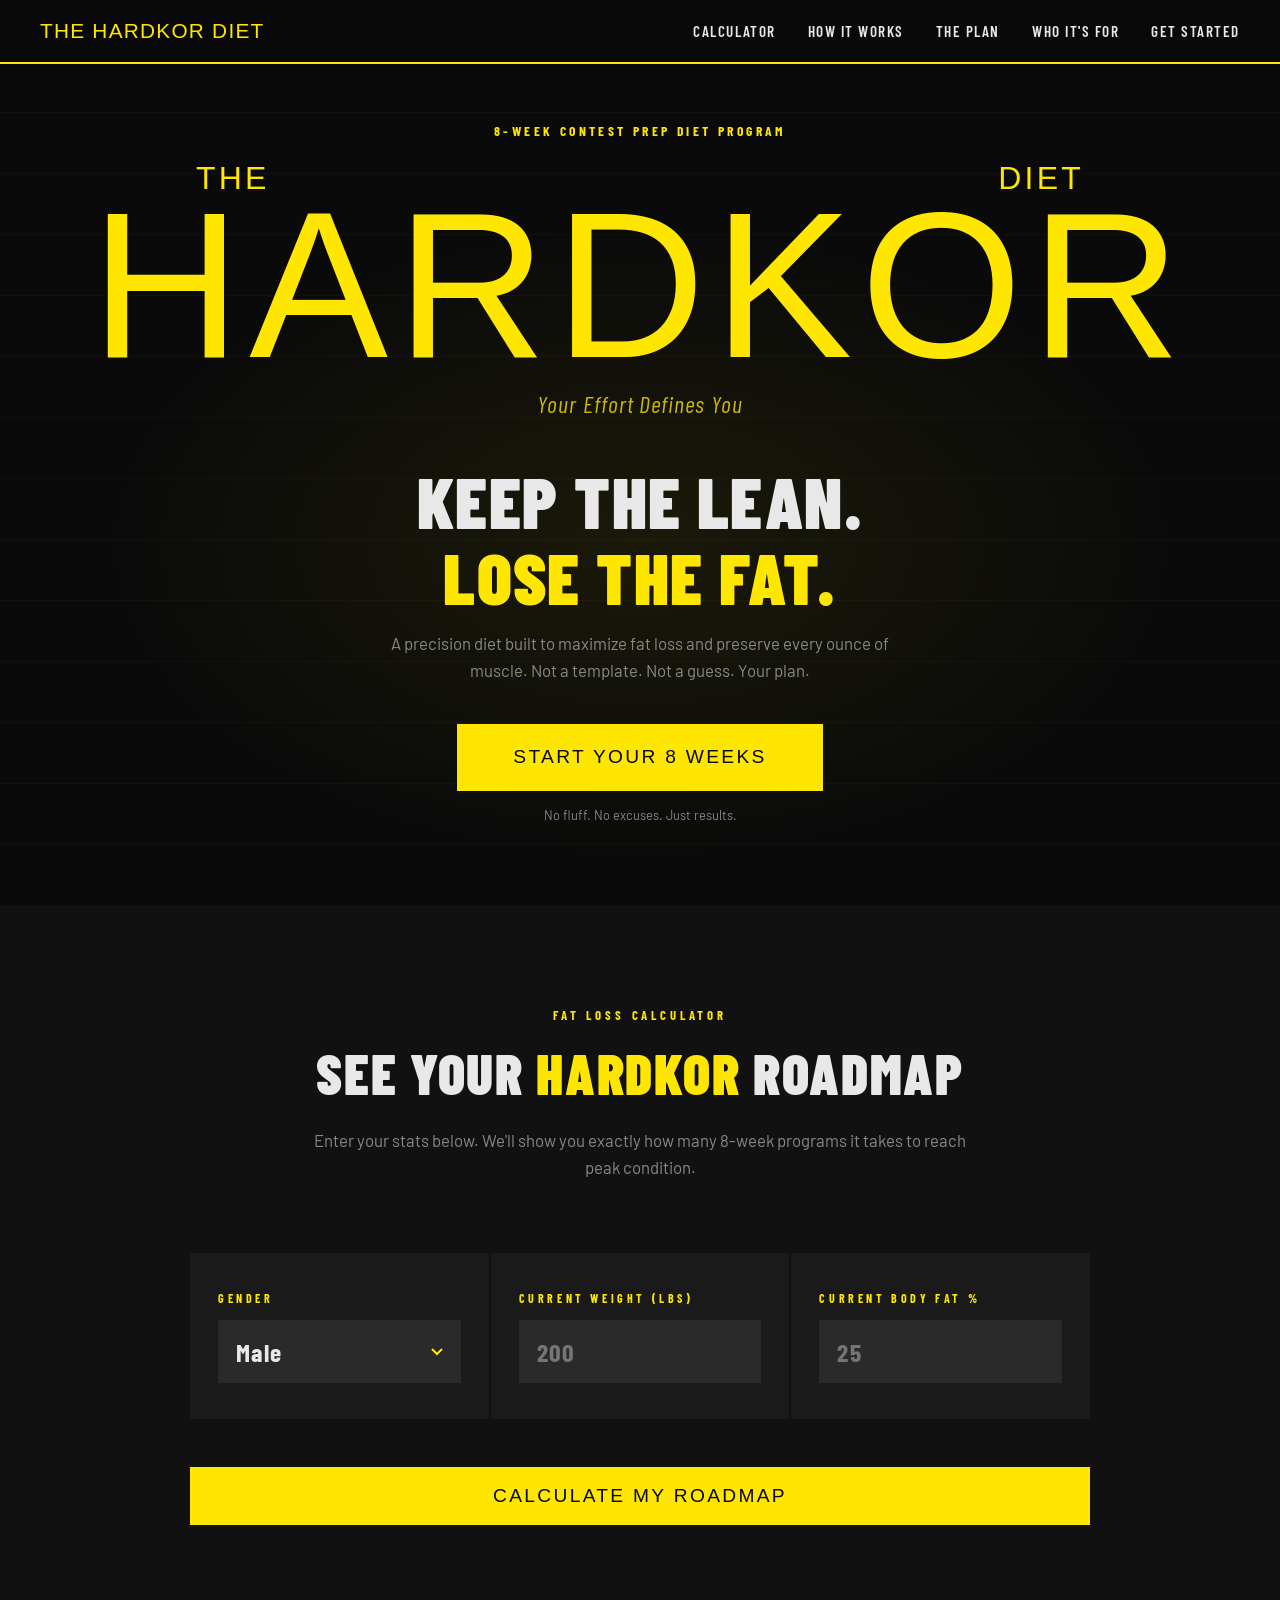
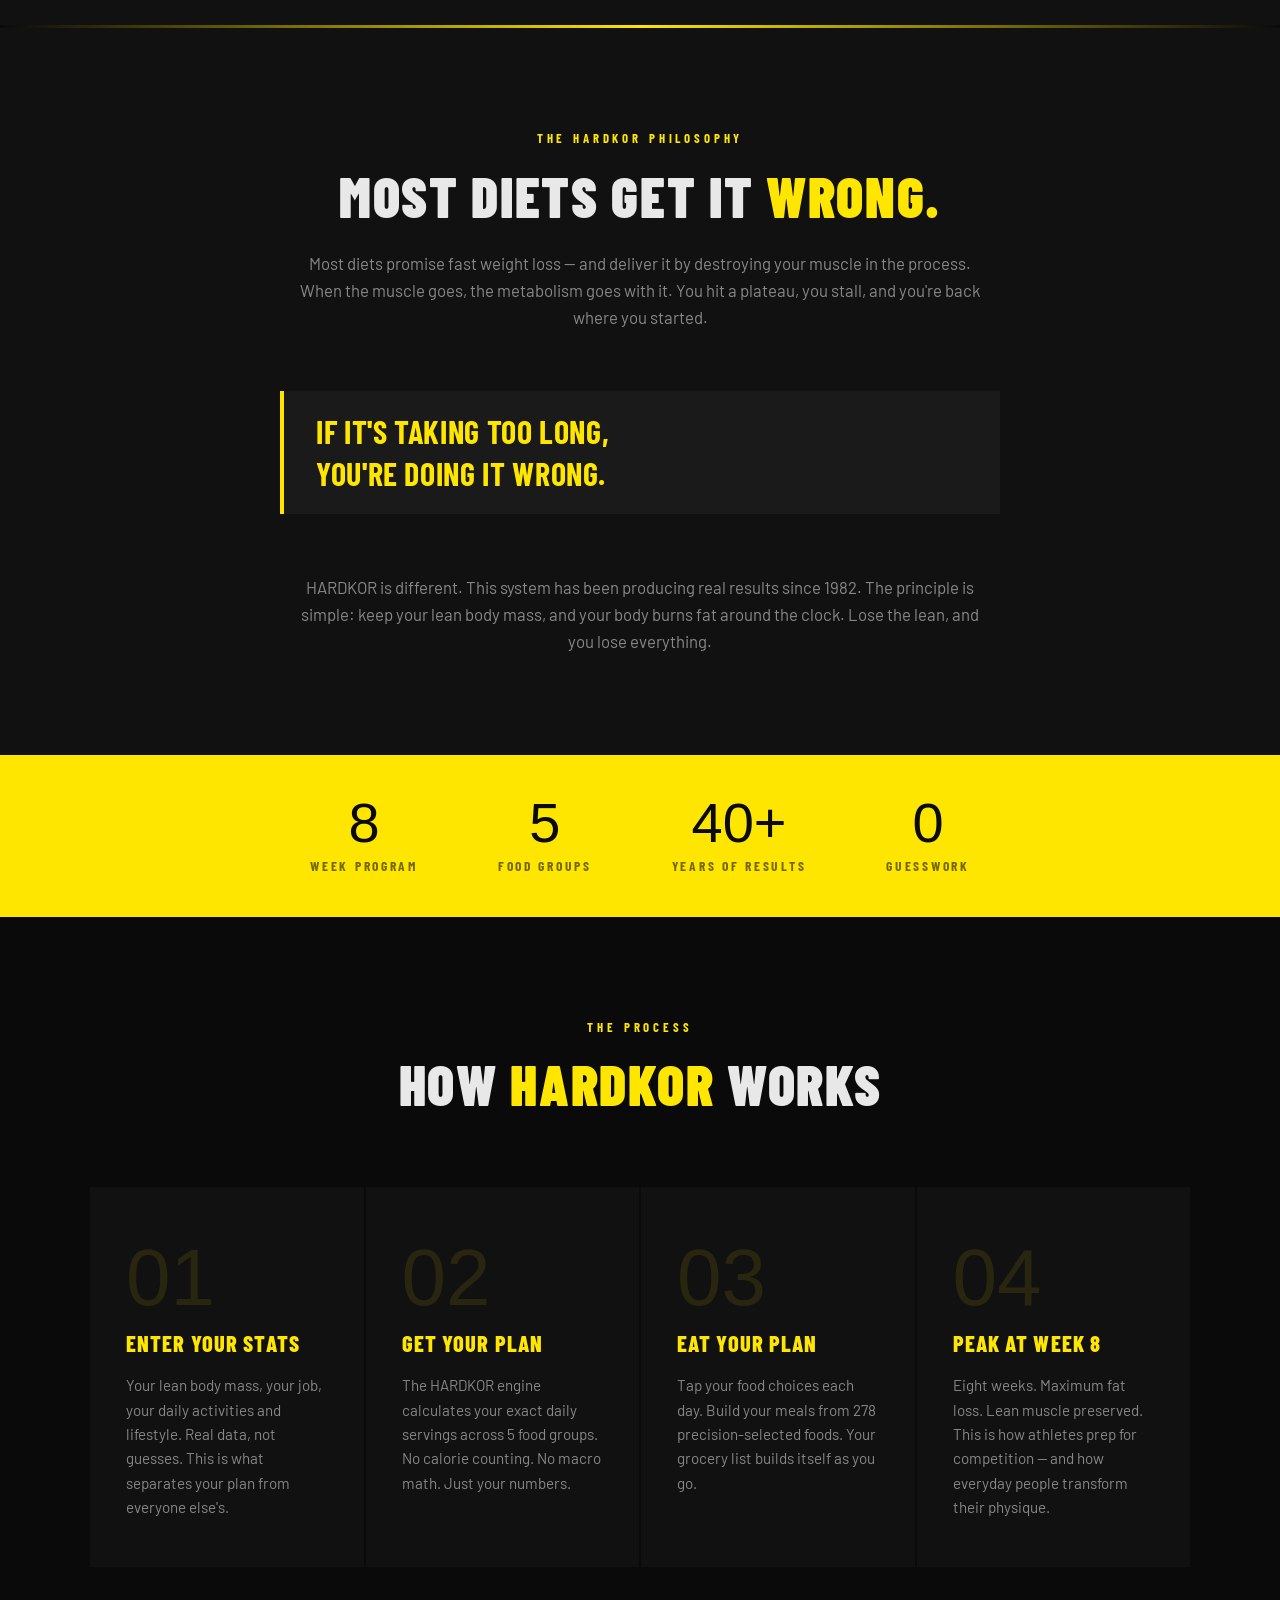
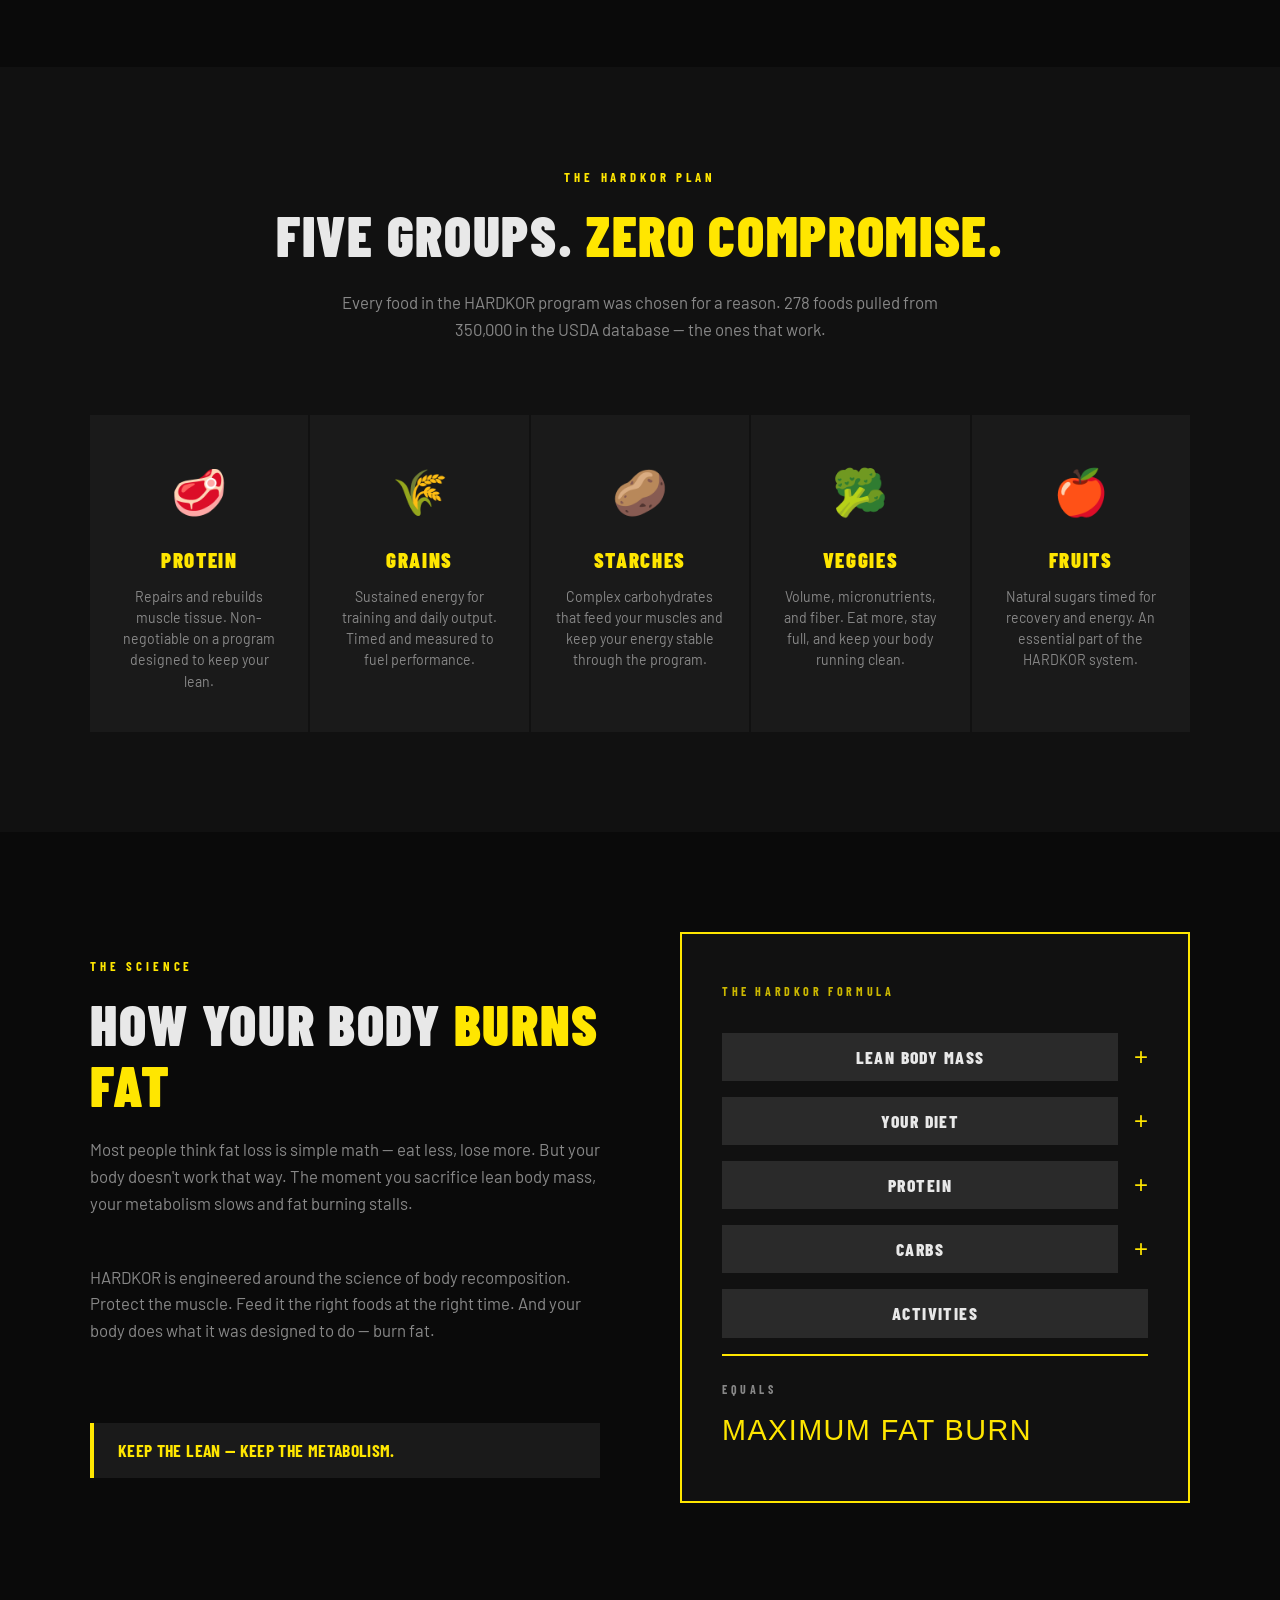
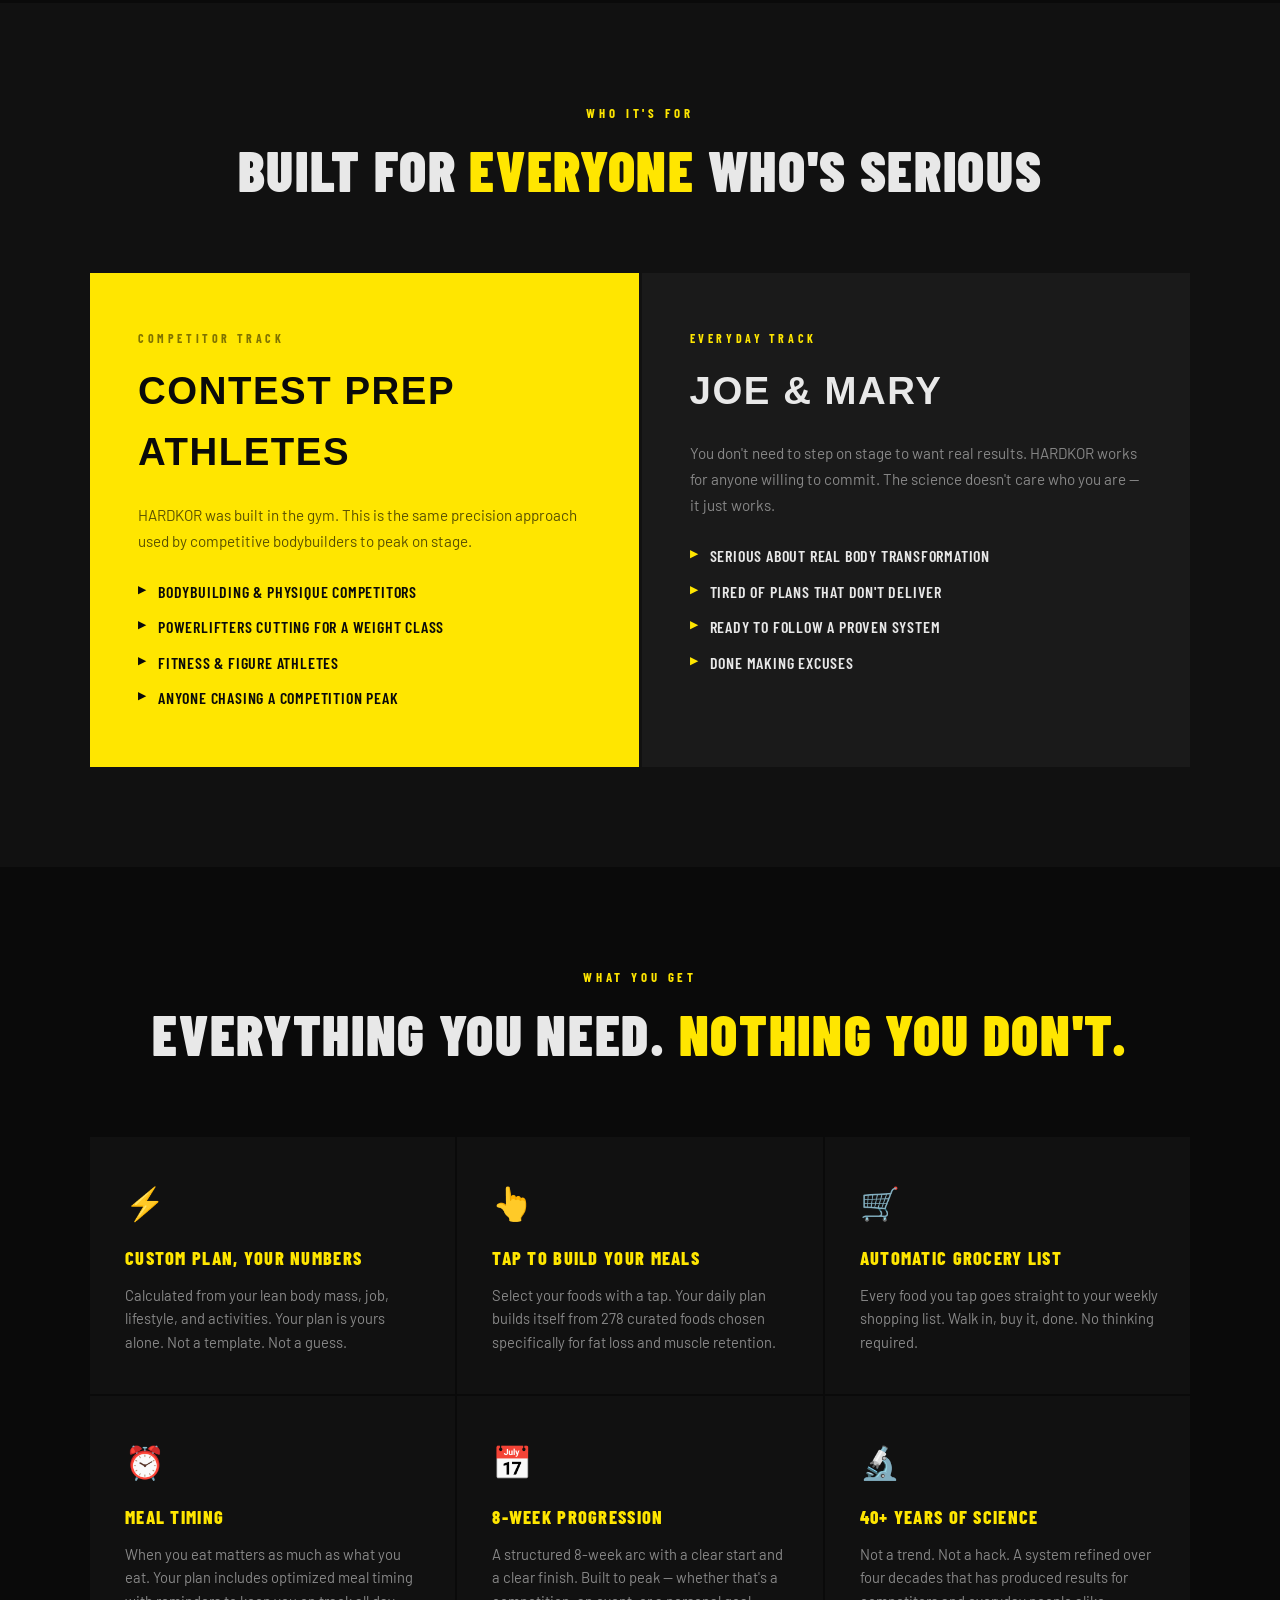
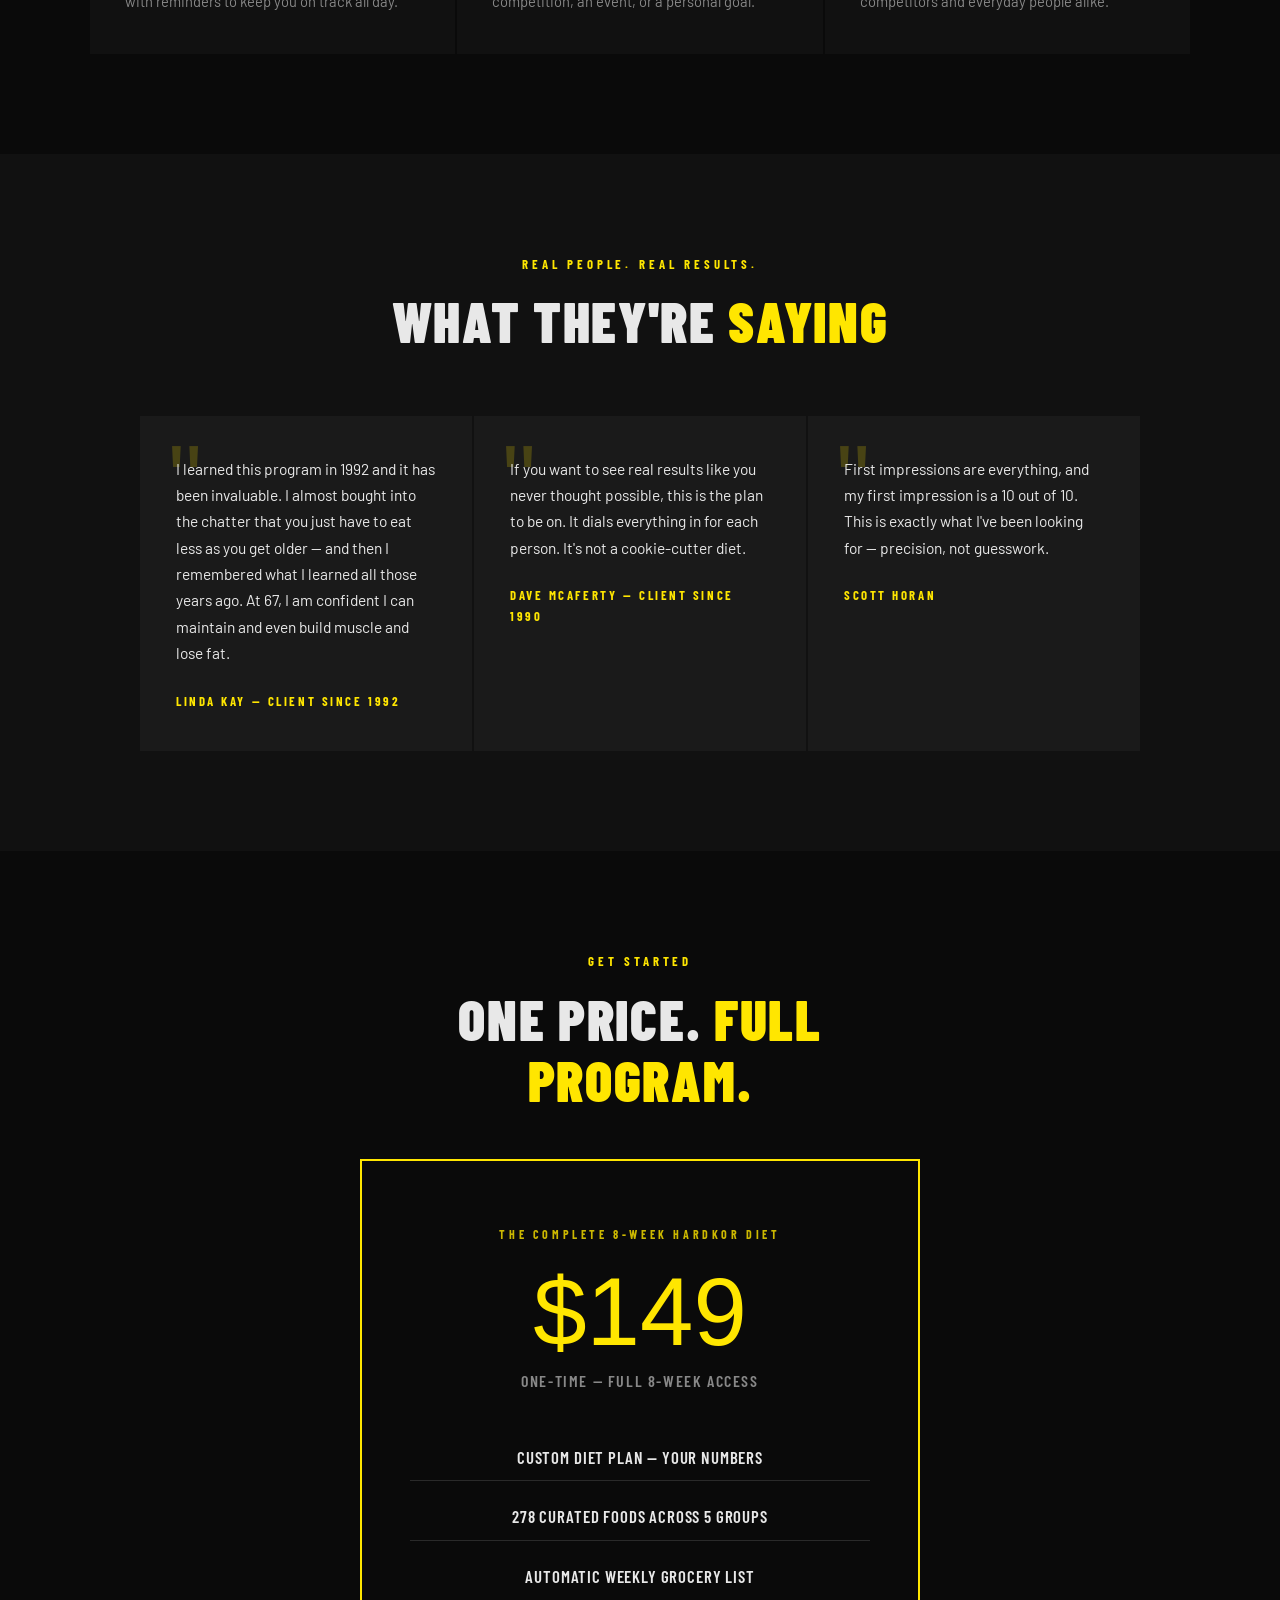
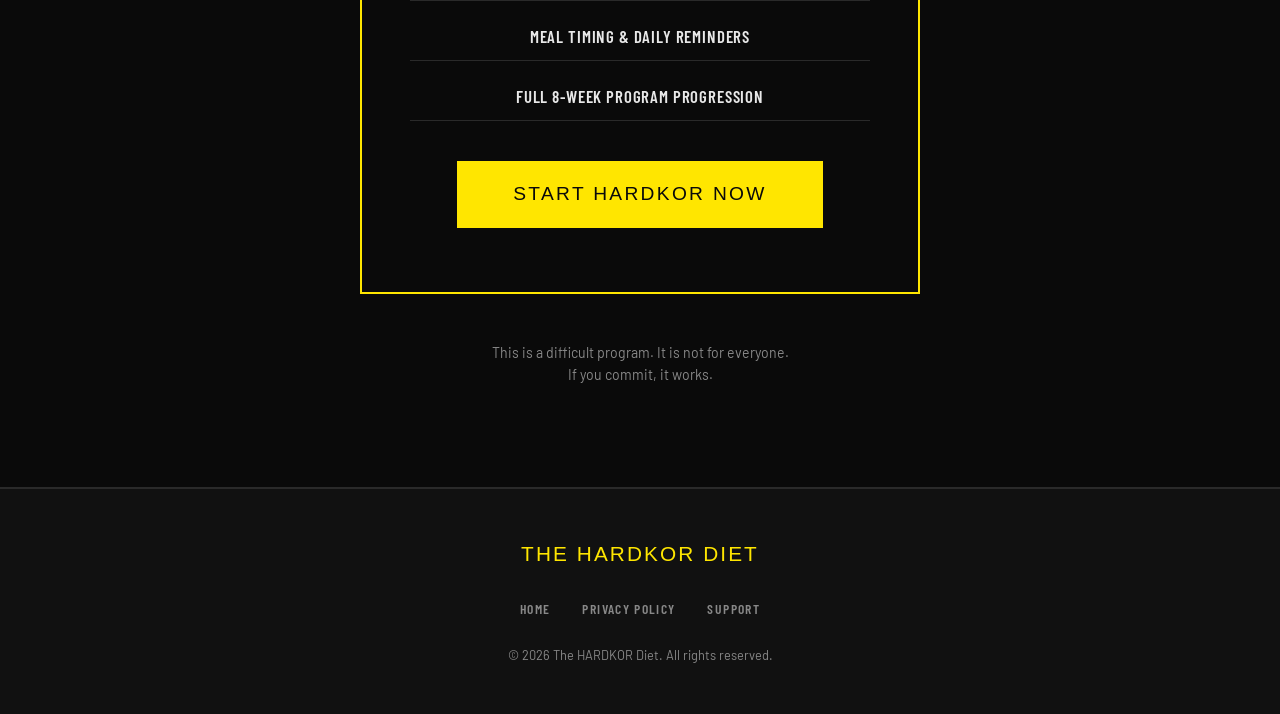
==== commit eb9a2742: "Update site with new pages and design changes Co-Authored-By: Claude Opus 4.6 (1M context) <noreply@" ====
--- a/hardkor-diet-website/index.html
+++ b/hardkor-diet-website/index.html
@@ -150,6 +150,33 @@
     .footer-links a:hover { color: var(--yellow); }
     .footer-copy { color: var(--text-dim); font-size: 0.8rem; }
 
+    .calculator { padding: 100px 40px; background: var(--dark); }
+    .calc-inner { max-width: 900px; margin: 0 auto; }
+    .calc-header { text-align: center; margin-bottom: 72px; }
+    .calc-form { display: grid; grid-template-columns: repeat(3, 1fr); gap: 2px; margin-bottom: 48px; }
+    .calc-field { background: var(--gray); padding: 36px 28px; }
+    .calc-label { font-family: 'Barlow Condensed', sans-serif; font-weight: 700; font-size: 0.75rem; letter-spacing: 0.3em; text-transform: uppercase; color: var(--yellow); margin-bottom: 12px; }
+    .calc-input { width: 100%; background: var(--gray-mid); border: 2px solid transparent; color: var(--text); font-family: 'Barlow Condensed', sans-serif; font-weight: 700; font-size: 1.6rem; letter-spacing: 0.05em; padding: 14px 16px; outline: none; transition: border-color 0.2s; appearance: none; -webkit-appearance: none; }
+    .calc-input:focus { border-color: var(--yellow); }
+    .calc-select { width: 100%; background: var(--gray-mid); border: 2px solid transparent; color: var(--text); font-family: 'Barlow Condensed', sans-serif; font-weight: 700; font-size: 1.6rem; letter-spacing: 0.05em; padding: 14px 16px; outline: none; cursor: pointer; transition: border-color 0.2s; appearance: none; -webkit-appearance: none; background-image: url("data:image/svg+xml,%3Csvg xmlns='http://www.w3.org/2000/svg' width='12' height='8'%3E%3Cpath d='M1 1l5 5 5-5' stroke='%23FFE600' stroke-width='2' fill='none'/%3E%3C/svg%3E"); background-repeat: no-repeat; background-position: right 16px center; }
+    .calc-select:focus { border-color: var(--yellow); }
+    .calc-btn { display: block; width: 100%; background: var(--yellow); color: var(--black); font-family: Impact, 'Arial Narrow', sans-serif; font-size: 1.2rem; letter-spacing: 0.12em; text-transform: uppercase; padding: 18px 0; border: none; cursor: pointer; transition: transform 0.15s, box-shadow 0.15s; }
+    .calc-btn:hover { transform: translateY(-2px); box-shadow: 0 8px 32px rgba(255,230,0,0.35); }
+    .calc-results { display: none; }
+    .calc-results.visible { display: block; }
+    .calc-summary { display: grid; grid-template-columns: repeat(4, 1fr); gap: 2px; margin-bottom: 2px; }
+    .calc-stat { background: var(--gray); padding: 36px 24px; text-align: center; }
+    .calc-stat-value { font-family: Impact, 'Arial Narrow', sans-serif; font-size: 2.8rem; color: var(--yellow); line-height: 1; margin-bottom: 6px; }
+    .calc-stat-label { font-family: 'Barlow Condensed', sans-serif; font-weight: 700; font-size: 0.75rem; letter-spacing: 0.2em; text-transform: uppercase; color: var(--text-dim); }
+    .calc-breakdown-title { font-family: 'Barlow Condensed', sans-serif; font-weight: 700; font-size: 0.75rem; letter-spacing: 0.3em; text-transform: uppercase; color: var(--yellow); margin: 48px 0 16px; text-align: center; }
+    .calc-timeline { display: grid; grid-template-columns: repeat(auto-fit, minmax(180px, 1fr)); gap: 2px; }
+    .calc-program { background: var(--gray); padding: 32px 24px; border-top: 3px solid transparent; transition: border-color 0.2s; }
+    .calc-program:last-child { border-top-color: var(--yellow); }
+    .calc-program-num { font-family: Impact, 'Arial Narrow', sans-serif; font-size: 3.5rem; color: rgba(255,230,0,0.1); line-height: 1; margin-bottom: 4px; }
+    .calc-program-weeks { font-family: 'Barlow Condensed', sans-serif; font-weight: 800; font-size: 1.1rem; letter-spacing: 0.05em; text-transform: uppercase; color: var(--yellow); margin-bottom: 12px; }
+    .calc-program-detail { color: var(--text-dim); font-size: 0.88rem; line-height: 1.7; }
+    .calc-program-detail strong { color: var(--text); font-weight: 600; }
+
     @media (max-width: 900px) {
       nav { padding: 0 20px; }
       .nav-links { gap: 20px; }
@@ -158,6 +185,8 @@
       .who-cards { grid-template-columns: 1fr; }
       .features-grid { grid-template-columns: 1fr 1fr; }
       .stats-strip { gap: 40px; }
+      .calc-form { grid-template-columns: 1fr; }
+      .calc-summary { grid-template-columns: 1fr 1fr; }
     }
     @media (max-width: 600px) {
       nav { padding: 0 16px; }
@@ -167,6 +196,7 @@
       .features-grid { grid-template-columns: 1fr; }
       .formula-row { flex-wrap: wrap; }
       .who-card { padding: 40px 28px; }
+      .calc-summary { grid-template-columns: 1fr 1fr; }
     }
   </style>
 </head>
@@ -175,6 +205,7 @@
   <nav>
     <a href="#" class="nav-logo">The HARDKOR Diet</a>
     <ul class="nav-links">
+      <li><a href="#calculator">Calculator</a></li>
       <li><a href="#how">How It Works</a></li>
       <li><a href="#food">The Plan</a></li>
       <li><a href="#who">Who It's For</a></li>
@@ -196,6 +227,39 @@
     <p class="hero-sub">A precision diet built to maximize fat loss and preserve every ounce of muscle. Not a template. Not a guess. Your plan.</p>
     <a href="#pricing" class="btn-primary">Start Your 8 Weeks</a>
     <p class="hero-disclaimer">No fluff. No excuses. Just results.</p>
+  </section>
+
+  <section class="calculator" id="calculator">
+    <div class="calc-inner">
+      <div class="calc-header">
+        <p class="section-label">Fat Loss Calculator</p>
+        <h2 class="section-title">See Your <span>HARDKOR</span> Roadmap</h2>
+        <p class="section-body">Enter your stats below. We'll show you exactly how many 8-week programs it takes to reach peak condition.</p>
+      </div>
+      <div class="calc-form">
+        <div class="calc-field">
+          <div class="calc-label">Gender</div>
+          <select class="calc-select" id="calc-gender">
+            <option value="male">Male</option>
+            <option value="female">Female</option>
+          </select>
+        </div>
+        <div class="calc-field">
+          <div class="calc-label">Current Weight (lbs)</div>
+          <input class="calc-input" id="calc-weight" type="number" min="1" placeholder="200" />
+        </div>
+        <div class="calc-field">
+          <div class="calc-label">Current Body Fat %</div>
+          <input class="calc-input" id="calc-bf" type="number" min="1" max="70" placeholder="25" />
+        </div>
+      </div>
+      <button class="calc-btn" id="calc-btn">Calculate My Roadmap</button>
+      <div class="calc-results" id="calc-results">
+        <div class="calc-summary" id="calc-summary"></div>
+        <div class="calc-breakdown-title">Program-by-Program Breakdown</div>
+        <div class="calc-timeline" id="calc-timeline"></div>
+      </div>
+    </div>
   </section>
 
   <div class="divider"></div>
@@ -365,5 +429,54 @@
     <p class="footer-copy">© 2026 The HARDKOR Diet. All rights reserved.</p>
   </footer>
 
+  <script>
+    document.getElementById('calc-btn').addEventListener('click', function () {
+      var gender = document.getElementById('calc-gender').value;
+      var weight = parseFloat(document.getElementById('calc-weight').value);
+      var bf = parseFloat(document.getElementById('calc-bf').value);
+      var targetBf = gender === 'male' ? 6 : 8;
+      var dropPerProgram = 6;
+
+      if (!weight || weight <= 0 || !bf || bf <= targetBf || bf > 70) return;
+
+      var lbm = weight * (1 - bf / 100);
+      var totalPrograms = Math.ceil((bf - targetBf) / dropPerProgram);
+      var currentBf = bf;
+      var currentWeight = weight;
+      var totalFatToLose = currentWeight - (lbm / (1 - targetBf / 100));
+
+      var summaryHtml =
+        '<div class="calc-stat"><div class="calc-stat-value">' + totalPrograms + '</div><div class="calc-stat-label">8-Week Programs</div></div>' +
+        '<div class="calc-stat"><div class="calc-stat-value">' + lbm.toFixed(1) + '</div><div class="calc-stat-label">Lean Body Mass (lbs)</div></div>' +
+        '<div class="calc-stat"><div class="calc-stat-value">' + totalFatToLose.toFixed(1) + '</div><div class="calc-stat-label">Total Fat to Lose (lbs)</div></div>' +
+        '<div class="calc-stat"><div class="calc-stat-value">' + targetBf + '%</div><div class="calc-stat-label">Target Body Fat</div></div>';
+
+      var timelineHtml = '';
+      for (var i = 1; i <= totalPrograms; i++) {
+        var newBf = currentBf - dropPerProgram;
+        if (newBf < targetBf) newBf = targetBf;
+        var newWeight = lbm / (1 - newBf / 100);
+        var fatLost = currentWeight - newWeight;
+
+        timelineHtml +=
+          '<div class="calc-program">' +
+            '<div class="calc-program-num">' + (i < 10 ? '0' : '') + i + '</div>' +
+            '<div class="calc-program-weeks">Weeks ' + ((i - 1) * 8 + 1) + '–' + (i * 8) + '</div>' +
+            '<div class="calc-program-detail">' +
+              'Body fat: <strong>' + currentBf.toFixed(1) + '% → ' + newBf.toFixed(1) + '%</strong><br />' +
+              'Weight: <strong>' + currentWeight.toFixed(1) + ' → ' + newWeight.toFixed(1) + ' lbs</strong><br />' +
+              'Fat lost: <strong>' + fatLost.toFixed(1) + ' lbs</strong>' +
+            '</div>' +
+          '</div>';
+
+        currentBf = newBf;
+        currentWeight = newWeight;
+      }
+
+      document.getElementById('calc-summary').innerHTML = summaryHtml;
+      document.getElementById('calc-timeline').innerHTML = timelineHtml;
+      document.getElementById('calc-results').classList.add('visible');
+    });
+  </script>
 </body>
 </html>
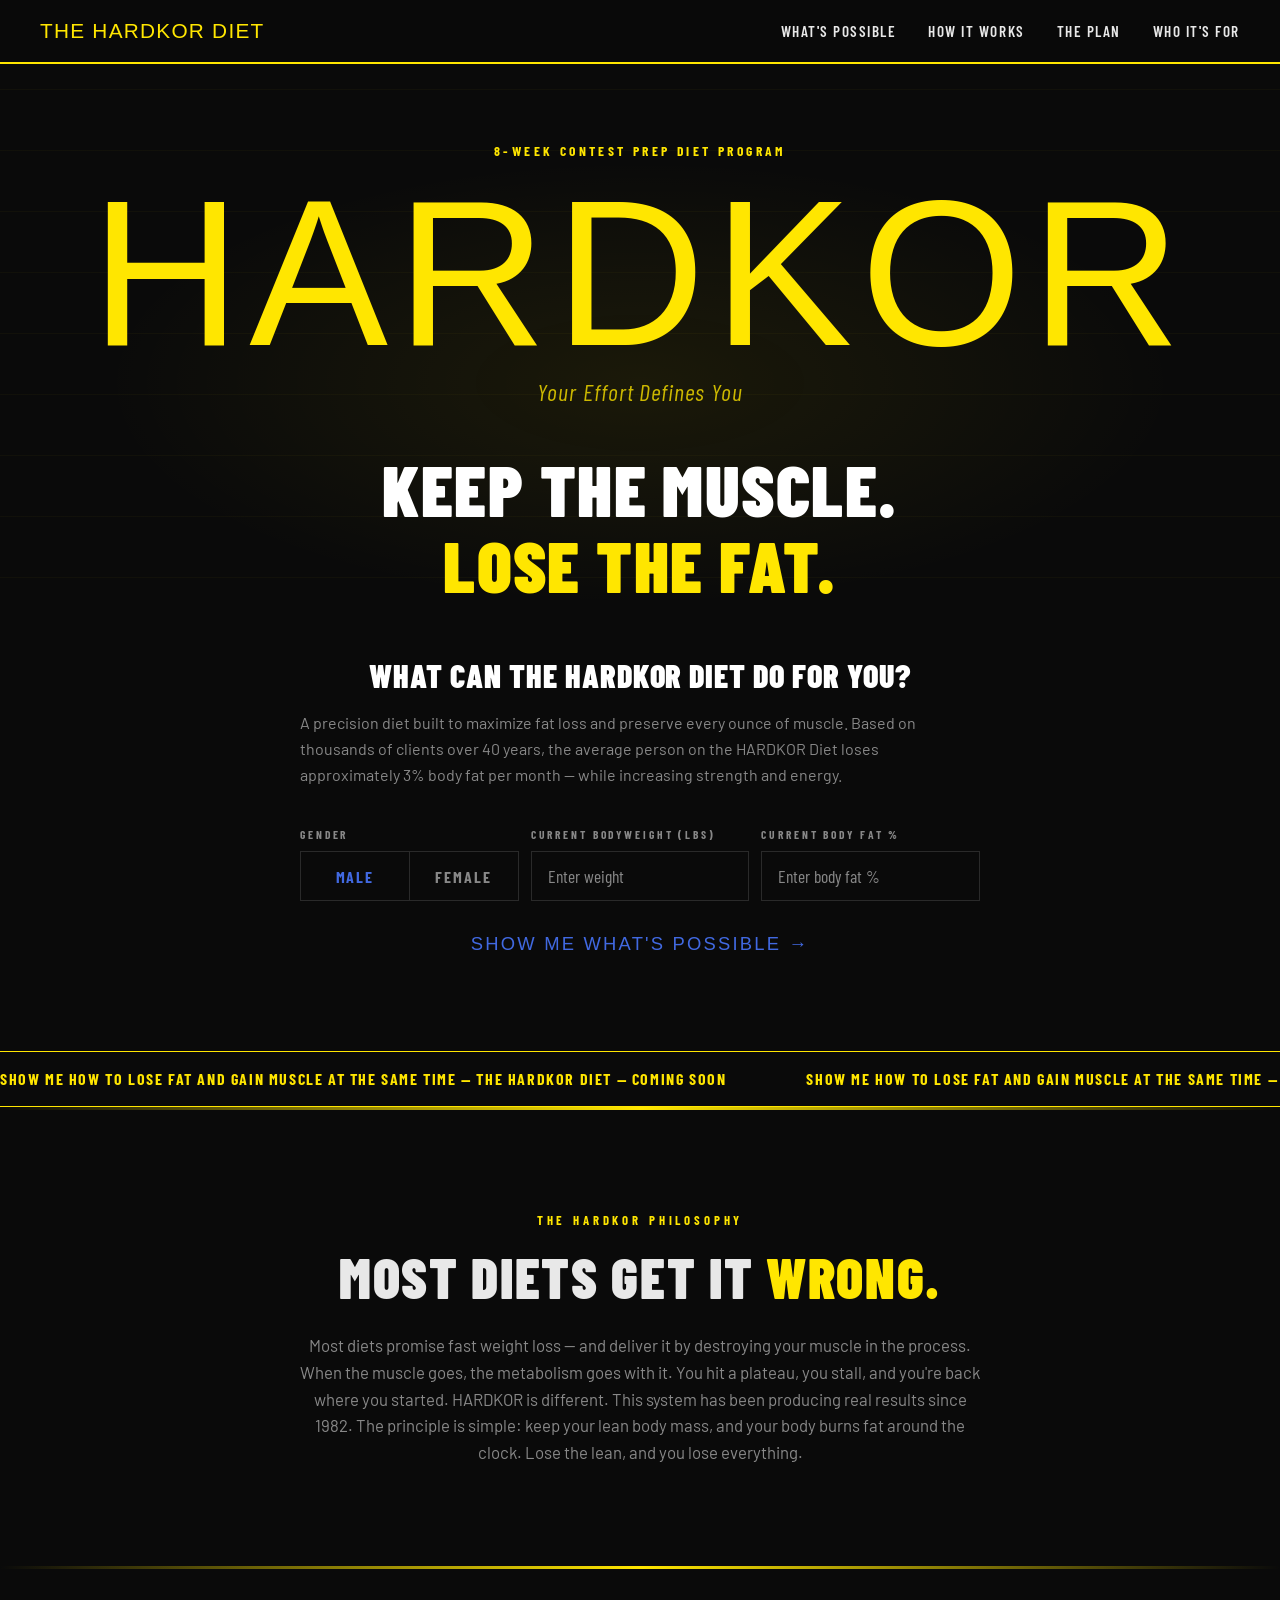
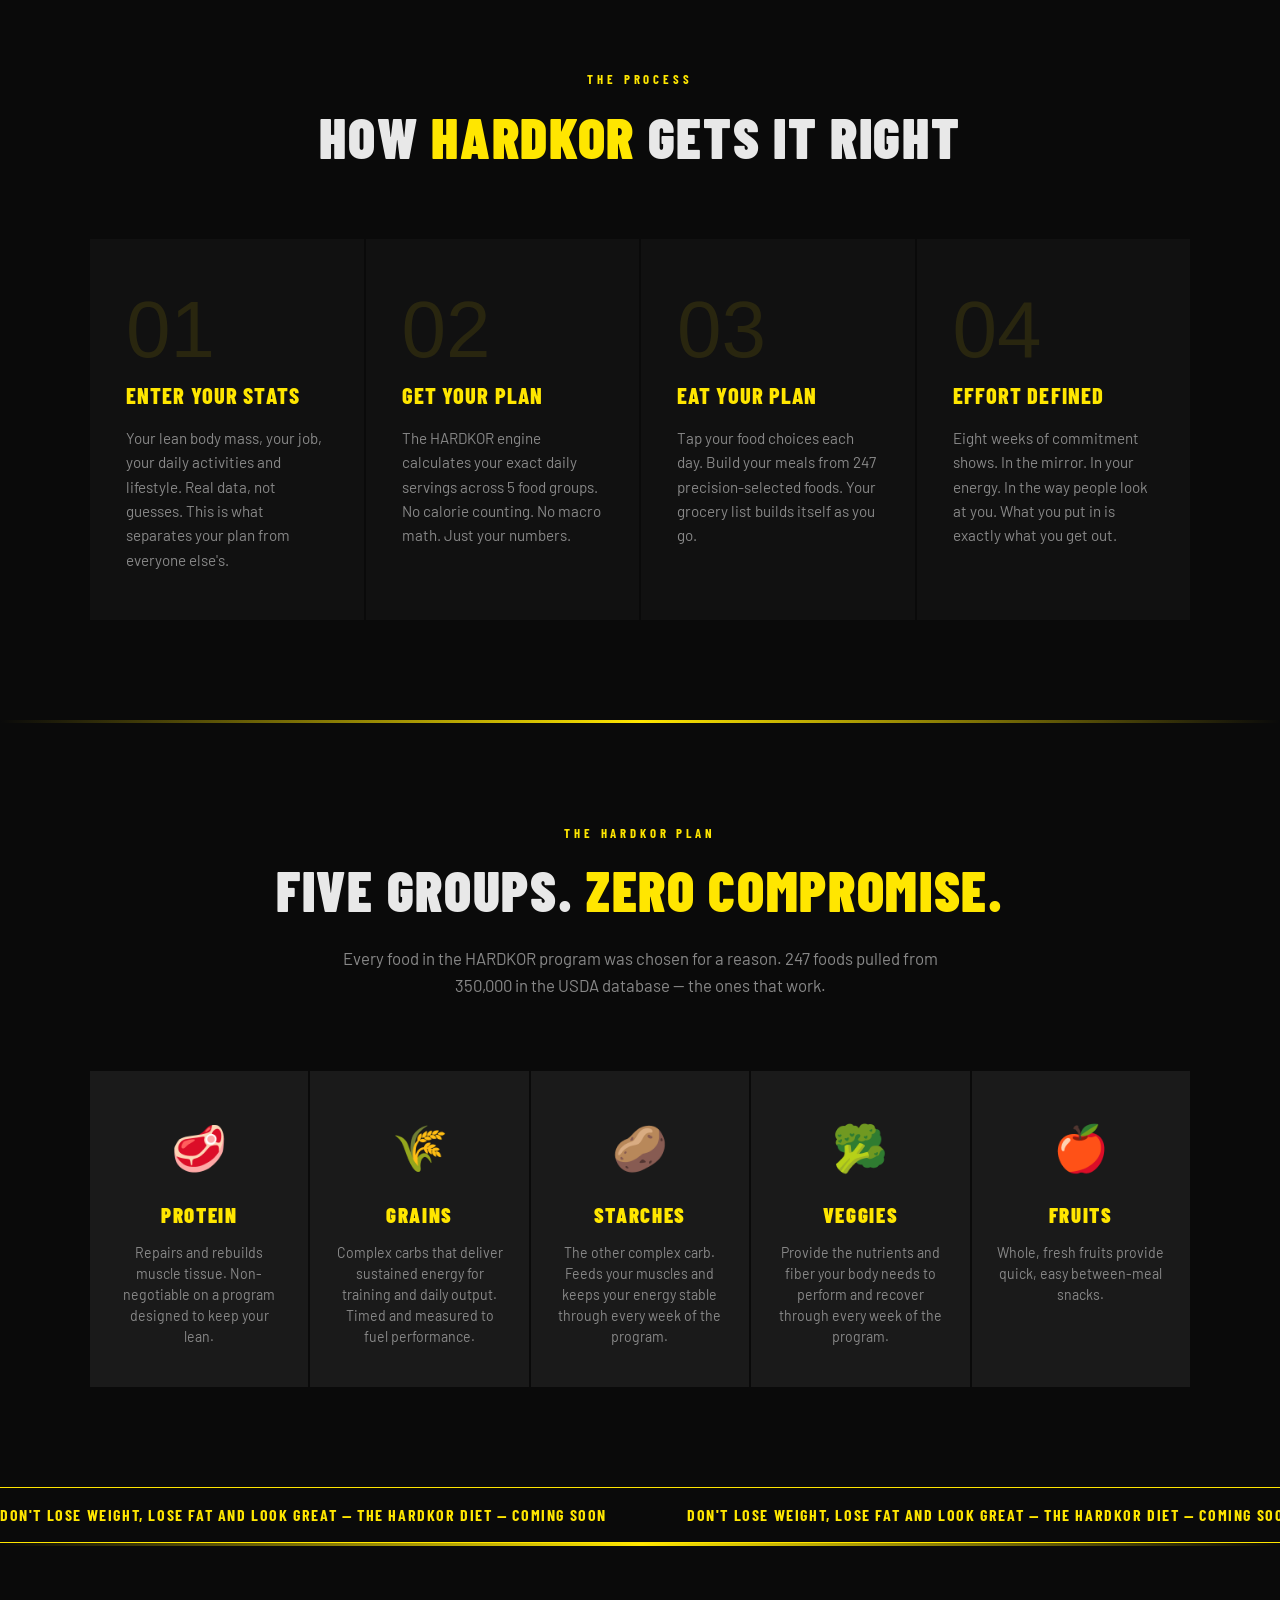
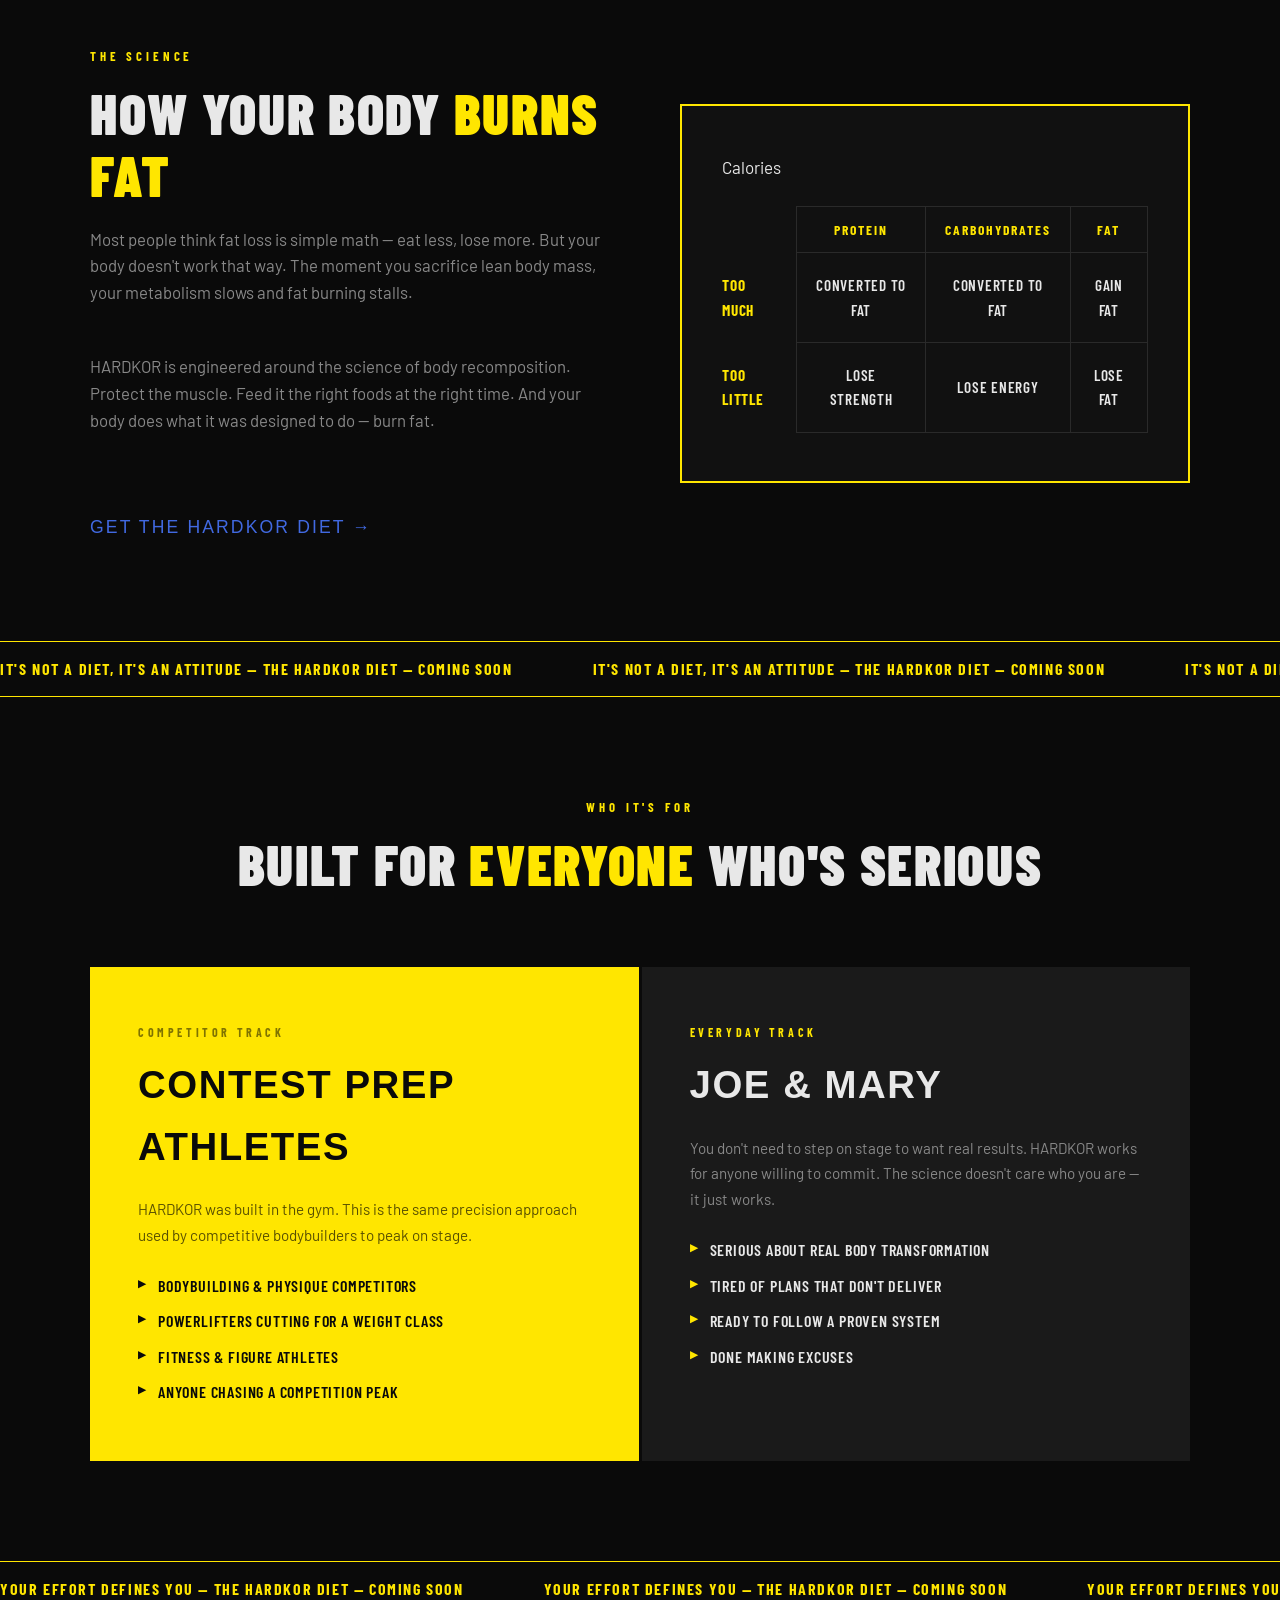
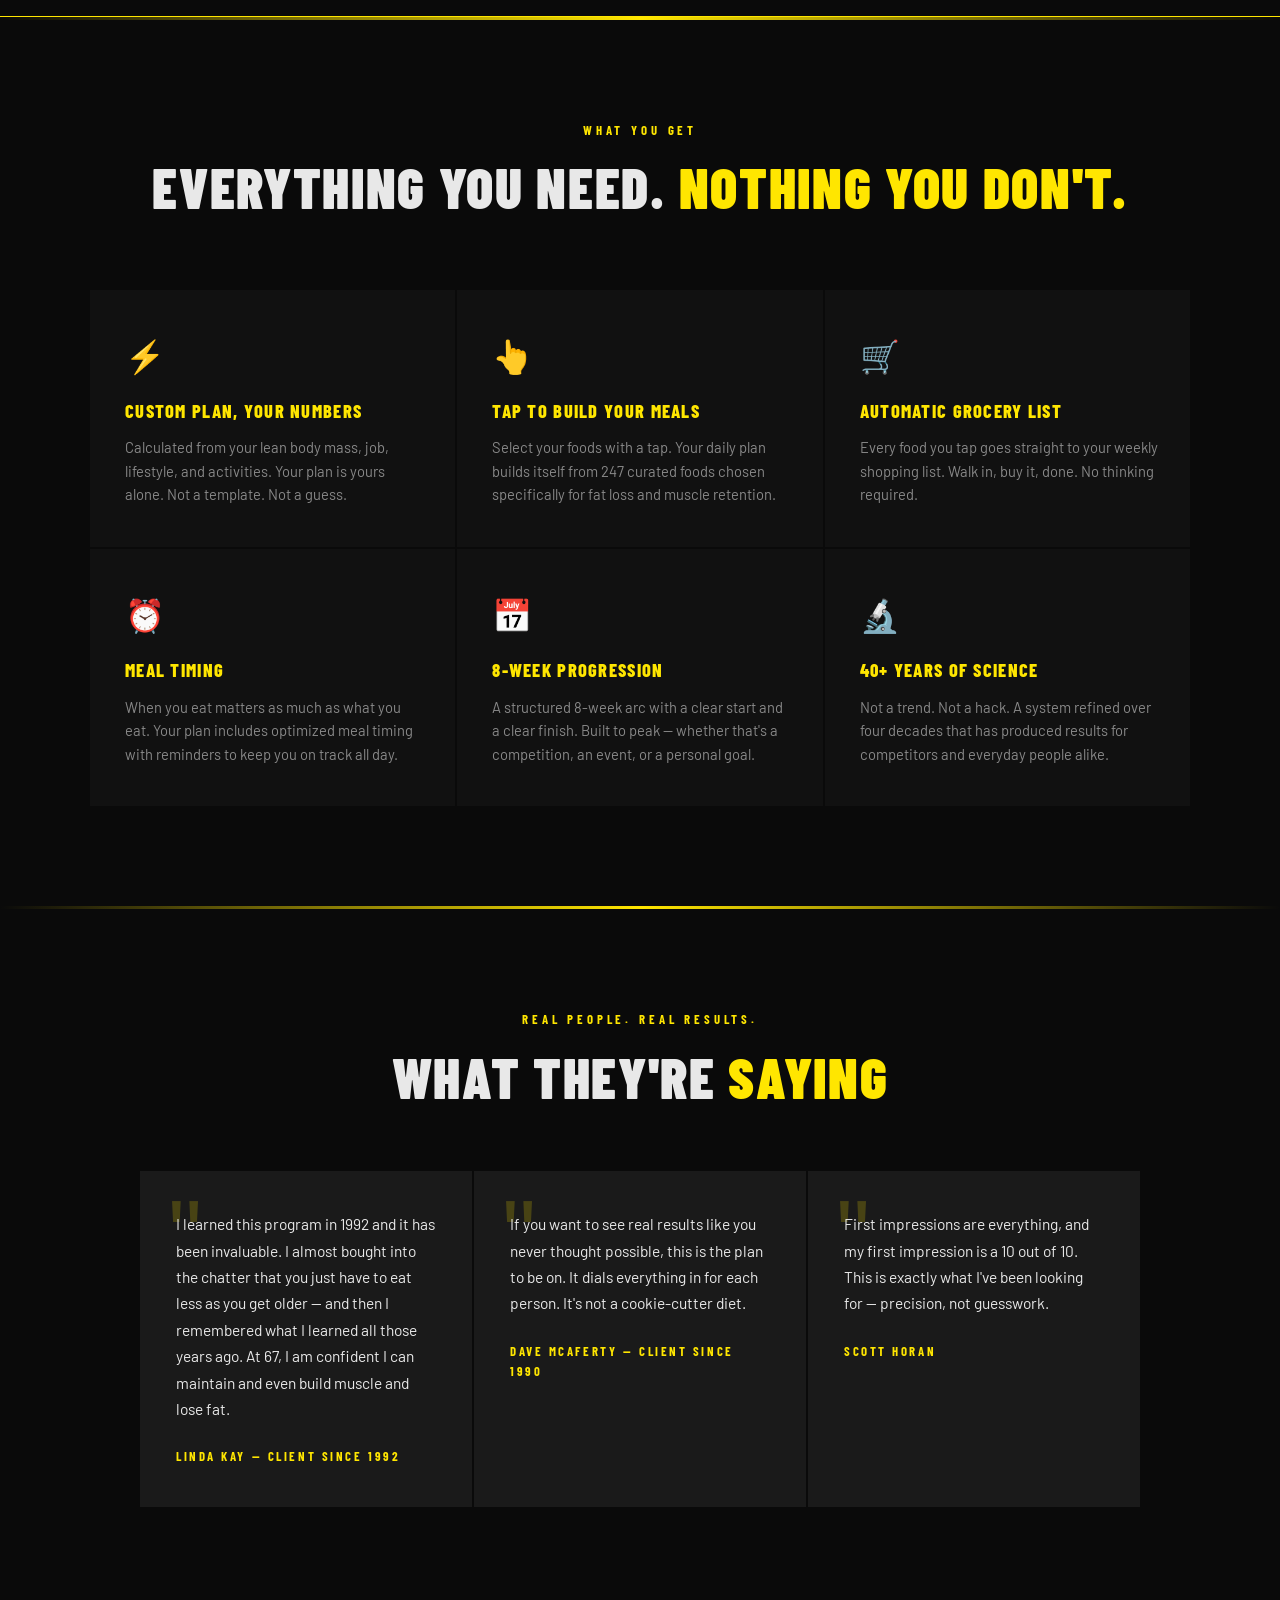
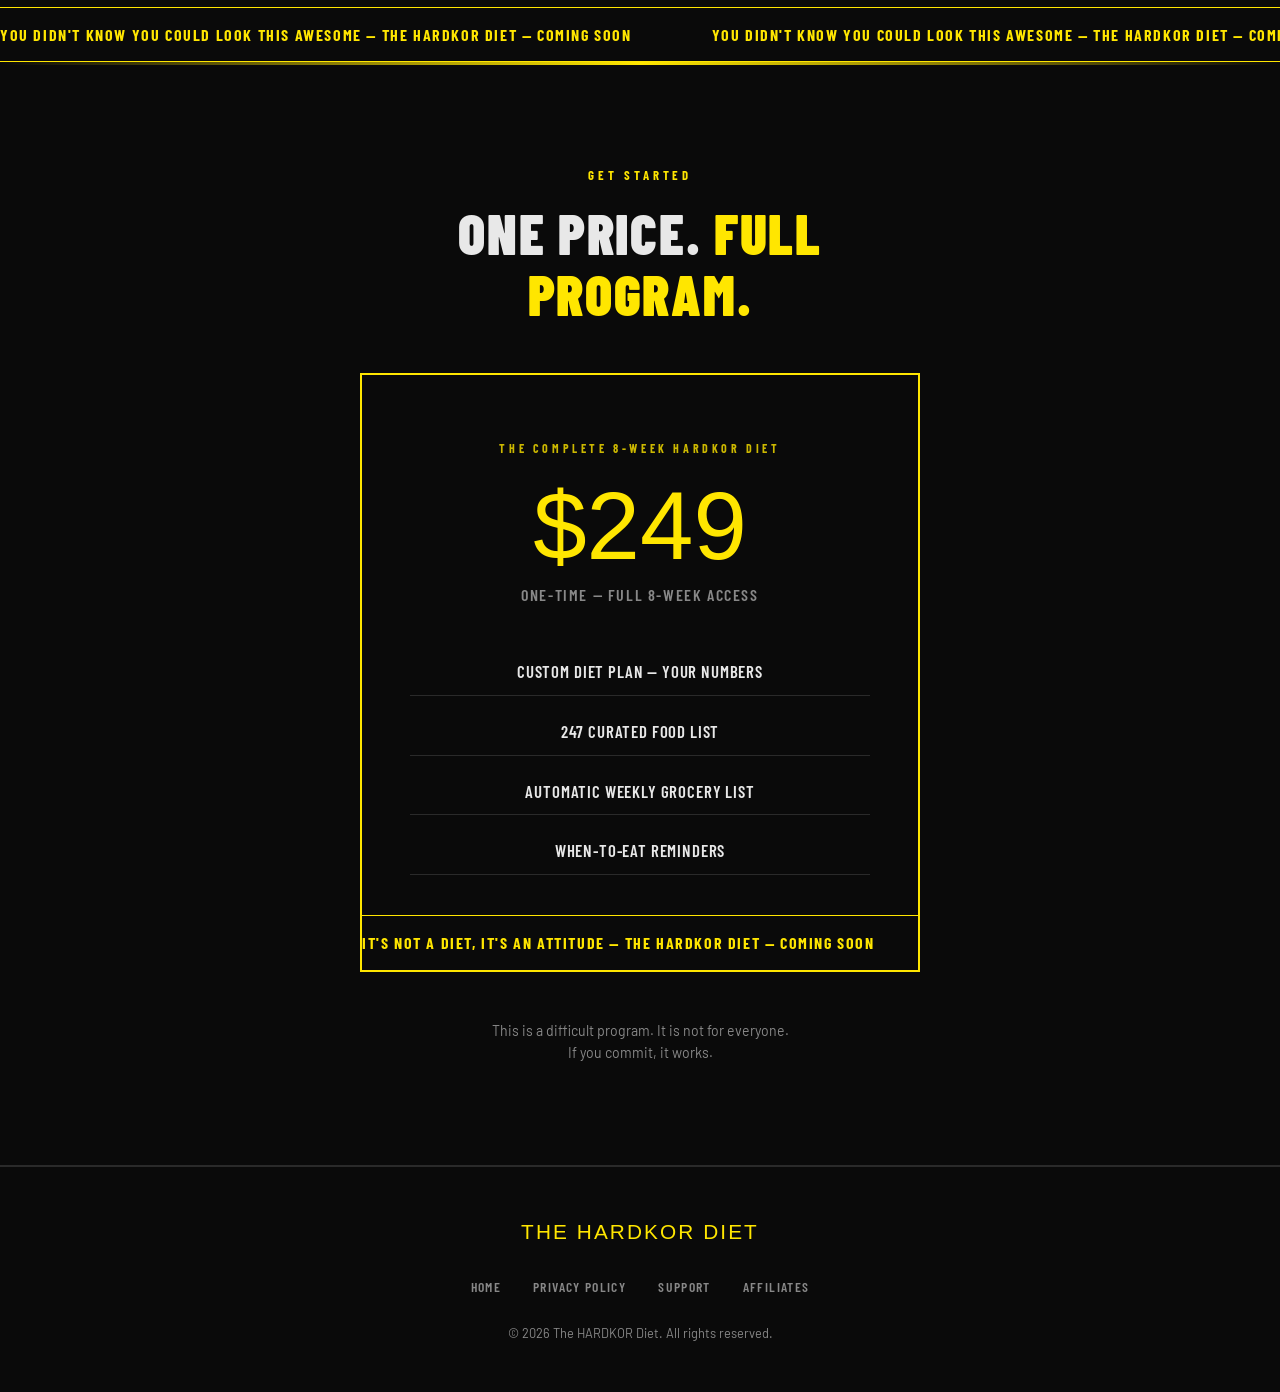
==== commit d8458018: "Site updates Co-Authored-By: Claude Opus 4.6 (1M context) <noreply@anthropic.com>" ====
--- a/hardkor-diet-website/index.html
+++ b/hardkor-diet-website/index.html
@@ -27,39 +27,27 @@
     .nav-links a { color: var(--text); text-decoration: none; font-family: 'Barlow Condensed', sans-serif; font-weight: 600; font-size: 0.95rem; letter-spacing: 0.1em; text-transform: uppercase; transition: color 0.2s; }
     .nav-links a:hover { color: var(--yellow); }
 
-    .hero { min-height: 100vh; display: flex; flex-direction: column; align-items: center; justify-content: center; text-align: center; padding: 120px 40px 80px; position: relative; overflow: hidden; }
+    .hero { display: flex; flex-direction: column; align-items: center; justify-content: center; text-align: center; padding: 140px 40px 20px; position: relative; overflow: hidden; }
     .hero::before { content: ''; position: absolute; inset: 0; background: radial-gradient(ellipse 60% 50% at 50% 60%, rgba(255,230,0,0.07) 0%, transparent 70%), repeating-linear-gradient(0deg, transparent, transparent 60px, rgba(255,230,0,0.03) 60px, rgba(255,230,0,0.03) 61px); pointer-events: none; }
 
     .wordmark { display: flex; flex-direction: column; align-items: center; width: 100%; max-width: 900px; margin-bottom: 16px; opacity: 0; animation: fadeUp 0.7s 0.3s forwards; }
-    .wordmark-top { display: flex; justify-content: space-between; width: 100%; padding: 0 6px; line-height: 1; }
-    .wordmark-the, .wordmark-diet { font-family: Impact, 'Arial Narrow', sans-serif; font-size: clamp(1.2rem, 2.5vw, 2rem); color: var(--yellow); letter-spacing: 0.1em; text-transform: uppercase; }
     .wordmark-main { font-family: Impact, 'Arial Narrow', sans-serif; font-size: clamp(4.5rem, 17vw, 13rem); color: var(--yellow); letter-spacing: 0.04em; line-height: 0.88; text-transform: uppercase; }
     .wordmark-tagline { font-family: 'Barlow Condensed', sans-serif; font-weight: 400; font-style: italic; font-size: clamp(1rem, 2.5vw, 1.5rem); color: var(--yellow-dim); letter-spacing: 0.04em; margin-top: 8px; }
 
     .hero-eyebrow { font-family: 'Barlow Condensed', sans-serif; font-weight: 700; font-size: 0.85rem; letter-spacing: 0.25em; text-transform: uppercase; color: var(--yellow); margin-bottom: 20px; opacity: 0; animation: fadeUp 0.7s 0.1s forwards; }
-    .hero-headline { font-family: 'Barlow Condensed', sans-serif; font-weight: 900; font-size: clamp(2rem, 6vw, 4.5rem); line-height: 1.05; text-transform: uppercase; letter-spacing: 0.02em; max-width: 900px; margin: 24px 0 16px; opacity: 0; animation: fadeUp 0.7s 0.6s forwards; }
+    .hero-headline { font-family: 'Barlow Condensed', sans-serif; font-weight: 900; font-size: clamp(2rem, 6vw, 4.5rem); line-height: 1.05; text-transform: uppercase; letter-spacing: 0.02em; max-width: 900px; margin: 24px 0 16px; opacity: 0; animation: fadeUp 0.7s 0.6s forwards; color: #ffffff; }
     .hero-headline span { color: var(--yellow); }
-    .hero-sub { font-size: 1.05rem; color: var(--text-dim); max-width: 540px; margin-bottom: 40px; opacity: 0; animation: fadeUp 0.7s 0.8s forwards; }
-    .btn-primary { display: inline-block; background: var(--yellow); color: var(--black); font-family: Impact, 'Arial Narrow', sans-serif; font-size: 1.2rem; letter-spacing: 0.12em; text-transform: uppercase; padding: 18px 56px; text-decoration: none; transition: transform 0.15s, box-shadow 0.15s; opacity: 0; animation: fadeUp 0.7s 1s forwards; }
-    .btn-primary:hover { transform: translateY(-2px); box-shadow: 0 8px 32px rgba(255,230,0,0.35); }
-    .hero-disclaimer { font-size: 0.8rem; color: var(--text-dim); margin-top: 14px; opacity: 0; animation: fadeUp 0.7s 1.1s forwards; }
-
     @keyframes fadeUp { from { opacity: 0; transform: translateY(24px); } to { opacity: 1; transform: translateY(0); } }
 
     .divider { height: 3px; background: linear-gradient(90deg, transparent, var(--yellow), transparent); }
 
-    .philosophy { background: var(--dark); padding: 100px 40px; text-align: center; }
+    .philosophy { background: var(--black); padding: 100px 40px; text-align: center; }
     .section-label { font-family: 'Barlow Condensed', sans-serif; font-weight: 700; font-size: 0.8rem; letter-spacing: 0.3em; text-transform: uppercase; color: var(--yellow); margin-bottom: 16px; }
     .section-title { font-family: 'Barlow Condensed', sans-serif; font-weight: 900; font-size: clamp(2rem, 5vw, 3.5rem); text-transform: uppercase; letter-spacing: 0.03em; line-height: 1.1; margin-bottom: 24px; }
     .section-title span { color: var(--yellow); }
     .section-body { color: var(--text-dim); max-width: 680px; margin: 0 auto; font-size: 1.05rem; }
-    .quote-block { border-left: 4px solid var(--yellow); padding: 20px 32px; margin: 60px auto; max-width: 720px; text-align: left; background: var(--gray); }
-    .quote-block p { font-family: 'Barlow Condensed', sans-serif; font-weight: 700; font-size: clamp(1.4rem, 3.5vw, 2rem); letter-spacing: 0.02em; line-height: 1.3; color: var(--yellow); text-transform: uppercase; }
-
-    .stats-strip { background: var(--yellow); padding: 40px; display: flex; justify-content: center; gap: 80px; flex-wrap: wrap; }
-    .stat { text-align: center; }
-    .stat-number { font-family: Impact, 'Arial Narrow', sans-serif; font-size: 3.5rem; color: var(--black); line-height: 1; }
-    .stat-label { font-family: 'Barlow Condensed', sans-serif; font-weight: 700; font-size: 0.85rem; letter-spacing: 0.2em; text-transform: uppercase; color: rgba(0,0,0,0.55); margin-top: 4px; }
+    .quote-block { border-left: 4px solid var(--yellow); padding: 20px 32px; margin: 60px auto; max-width: 900px; text-align: left; background: var(--gray); }
+    .quote-block p { font-family: 'Barlow Condensed', sans-serif; font-weight: 700; font-size: clamp(1.2rem, 2.5vw, 1.6rem); letter-spacing: 0.02em; line-height: 1.3; color: var(--yellow); text-transform: uppercase; white-space: nowrap; }
 
     .how { padding: 100px 40px; background: var(--black); }
     .how-inner { max-width: 1100px; margin: 0 auto; }
@@ -71,7 +59,7 @@
     .step-title { font-family: 'Barlow Condensed', sans-serif; font-weight: 800; font-size: 1.4rem; letter-spacing: 0.05em; text-transform: uppercase; color: var(--yellow); margin-bottom: 12px; }
     .step-body { color: var(--text-dim); font-size: 0.95rem; }
 
-    .foods { padding: 100px 40px; background: var(--dark); }
+    .foods { padding: 100px 40px; background: var(--black); }
     .foods-inner { max-width: 1100px; margin: 0 auto; }
     .foods-header { text-align: center; margin-bottom: 72px; }
     .food-grid { display: grid; grid-template-columns: repeat(5, 1fr); gap: 2px; }
@@ -89,15 +77,19 @@
     .science-text .section-label { text-align: left; }
     .science-text .section-body { margin: 0; margin-bottom: 20px; }
     .science-formula { background: var(--dark); border: 2px solid var(--yellow); padding: 48px 40px; }
-    .formula-title { font-family: 'Barlow Condensed', sans-serif; font-weight: 700; font-size: 0.75rem; letter-spacing: 0.3em; text-transform: uppercase; color: var(--yellow-dim); margin-bottom: 32px; }
-    .formula-row { display: flex; align-items: center; gap: 16px; margin-bottom: 16px; }
-    .formula-item { font-family: 'Barlow Condensed', sans-serif; font-weight: 800; font-size: 1.1rem; letter-spacing: 0.08em; text-transform: uppercase; color: var(--text); background: var(--gray-mid); padding: 10px 20px; flex: 1; text-align: center; }
-    .formula-plus { color: var(--yellow); font-family: Impact, sans-serif; font-size: 1.5rem; }
-    .formula-result { border-top: 2px solid var(--yellow); padding-top: 24px; margin-top: 16px; }
-    .formula-result-label { font-family: 'Barlow Condensed', sans-serif; font-weight: 700; font-size: 0.75rem; letter-spacing: 0.3em; text-transform: uppercase; color: var(--text-dim); margin-bottom: 8px; }
-    .formula-result-value { font-family: Impact, 'Arial Narrow', sans-serif; font-size: 1.8rem; letter-spacing: 0.05em; text-transform: uppercase; color: var(--yellow); }
-
-    .who { padding: 100px 40px; background: var(--dark); }
+    .cal-table { width: 100%; border-collapse: collapse; margin-top: 24px; }
+    .cal-table th { font-family: 'Barlow Condensed', sans-serif; font-weight: 700; font-size: 0.85rem; letter-spacing: 0.15em; text-transform: uppercase; color: var(--yellow); padding: 12px 16px; border: 1px solid var(--gray-mid); text-align: center; }
+    .cal-table th:first-child { border: none; }
+    .cal-table td { font-family: 'Barlow Condensed', sans-serif; font-weight: 600; font-size: 0.95rem; letter-spacing: 0.05em; text-transform: uppercase; color: var(--text); padding: 20px 16px; border: 1px solid var(--gray-mid); text-align: center; }
+    .cal-row-label { color: var(--yellow) !important; font-weight: 700 !important; border: none !important; text-align: left !important; padding-left: 0 !important; }
+    .marquee-strip { overflow: hidden; background: var(--black); border-top: 1px solid var(--yellow); border-bottom: 1px solid var(--yellow); padding: 14px 0; }
+    .marquee-track { display: flex; gap: 80px; width: max-content; animation: marquee 18s linear infinite; }
+    .marquee-track span { font-family: 'Barlow Condensed', sans-serif; font-weight: 700; font-size: 1rem; letter-spacing: 0.1em; text-transform: uppercase; color: var(--yellow); white-space: nowrap; }
+    @keyframes marquee { from { transform: translateX(0); } to { transform: translateX(-50%); } }
+    .science-cta { display: inline-block; margin-top: 32px; color: #4169e1; font-family: Impact, 'Arial Narrow', sans-serif; font-size: 1.1rem; letter-spacing: 0.12em; text-transform: uppercase; text-decoration: none; transition: opacity 0.15s; }
+    .science-cta:hover { opacity: 0.75; }
+
+    .who { padding: 100px 40px; background: var(--black); }
     .who-inner { max-width: 1100px; margin: 0 auto; }
     .who-header { text-align: center; margin-bottom: 72px; }
     .who-cards { display: grid; grid-template-columns: 1fr 1fr; gap: 3px; }
@@ -125,7 +117,7 @@
     .feature-title { font-family: 'Barlow Condensed', sans-serif; font-weight: 800; font-size: 1.15rem; letter-spacing: 0.07em; text-transform: uppercase; color: var(--yellow); margin-bottom: 10px; }
     .feature-body { color: var(--text-dim); font-size: 0.92rem; line-height: 1.6; }
 
-    .testimonials { padding: 100px 40px; background: var(--dark); }
+    .testimonials { padding: 100px 40px; background: var(--black); }
     .testimonials-inner { max-width: 1000px; margin: 0 auto; }
     .testimonials-header { text-align: center; margin-bottom: 64px; }
     .testi-grid { display: grid; grid-template-columns: repeat(auto-fit, minmax(300px, 1fr)); gap: 2px; }
@@ -136,46 +128,49 @@
 
     .pricing { padding: 100px 40px; background: var(--black); text-align: center; }
     .pricing-inner { max-width: 560px; margin: 0 auto; }
-    .price-box { border: 2px solid var(--yellow); padding: 64px 48px; margin: 48px 0; }
+    .price-box { border: 2px solid var(--yellow); padding: 64px 48px 0; margin: 48px 0; overflow: hidden; }
     .price-label { font-family: 'Barlow Condensed', sans-serif; font-weight: 700; font-size: 0.75rem; letter-spacing: 0.3em; text-transform: uppercase; color: var(--yellow-dim); margin-bottom: 20px; }
     .price-amount { font-family: Impact, 'Arial Narrow', sans-serif; font-size: 6rem; color: var(--yellow); line-height: 1; margin-bottom: 8px; }
     .price-period { font-family: 'Barlow Condensed', sans-serif; font-weight: 600; font-size: 1rem; letter-spacing: 0.1em; text-transform: uppercase; color: var(--text-dim); margin-bottom: 40px; }
     .price-includes { list-style: none; margin-bottom: 40px; display: flex; flex-direction: column; gap: 12px; }
     .price-includes li { font-family: 'Barlow Condensed', sans-serif; font-weight: 600; font-size: 1.05rem; letter-spacing: 0.05em; text-transform: uppercase; color: var(--text); padding: 10px 0; border-bottom: 1px solid var(--gray-mid); }
 
-    footer { background: var(--dark); border-top: 2px solid var(--gray-mid); padding: 48px 40px; display: flex; flex-direction: column; align-items: center; gap: 24px; }
+    footer { background: var(--black); border-top: 2px solid var(--gray-mid); padding: 48px 40px; display: flex; flex-direction: column; align-items: center; gap: 24px; }
     .footer-logo { font-family: Impact, 'Arial Narrow', sans-serif; font-size: 1.3rem; letter-spacing: 0.1em; color: var(--yellow); text-transform: uppercase; }
     .footer-links { display: flex; gap: 32px; list-style: none; flex-wrap: wrap; justify-content: center; }
     .footer-links a { color: var(--text-dim); text-decoration: none; font-family: 'Barlow Condensed', sans-serif; font-weight: 600; font-size: 0.85rem; letter-spacing: 0.1em; text-transform: uppercase; transition: color 0.2s; }
     .footer-links a:hover { color: var(--yellow); }
     .footer-copy { color: var(--text-dim); font-size: 0.8rem; }
 
-    .calculator { padding: 100px 40px; background: var(--dark); }
-    .calc-inner { max-width: 900px; margin: 0 auto; }
-    .calc-header { text-align: center; margin-bottom: 72px; }
-    .calc-form { display: grid; grid-template-columns: repeat(3, 1fr); gap: 2px; margin-bottom: 48px; }
-    .calc-field { background: var(--gray); padding: 36px 28px; }
-    .calc-label { font-family: 'Barlow Condensed', sans-serif; font-weight: 700; font-size: 0.75rem; letter-spacing: 0.3em; text-transform: uppercase; color: var(--yellow); margin-bottom: 12px; }
-    .calc-input { width: 100%; background: var(--gray-mid); border: 2px solid transparent; color: var(--text); font-family: 'Barlow Condensed', sans-serif; font-weight: 700; font-size: 1.6rem; letter-spacing: 0.05em; padding: 14px 16px; outline: none; transition: border-color 0.2s; appearance: none; -webkit-appearance: none; }
-    .calc-input:focus { border-color: var(--yellow); }
-    .calc-select { width: 100%; background: var(--gray-mid); border: 2px solid transparent; color: var(--text); font-family: 'Barlow Condensed', sans-serif; font-weight: 700; font-size: 1.6rem; letter-spacing: 0.05em; padding: 14px 16px; outline: none; cursor: pointer; transition: border-color 0.2s; appearance: none; -webkit-appearance: none; background-image: url("data:image/svg+xml,%3Csvg xmlns='http://www.w3.org/2000/svg' width='12' height='8'%3E%3Cpath d='M1 1l5 5 5-5' stroke='%23FFE600' stroke-width='2' fill='none'/%3E%3C/svg%3E"); background-repeat: no-repeat; background-position: right 16px center; }
-    .calc-select:focus { border-color: var(--yellow); }
-    .calc-btn { display: block; width: 100%; background: var(--yellow); color: var(--black); font-family: Impact, 'Arial Narrow', sans-serif; font-size: 1.2rem; letter-spacing: 0.12em; text-transform: uppercase; padding: 18px 0; border: none; cursor: pointer; transition: transform 0.15s, box-shadow 0.15s; }
-    .calc-btn:hover { transform: translateY(-2px); box-shadow: 0 8px 32px rgba(255,230,0,0.35); }
-    .calc-results { display: none; }
+    .calculator { padding: 20px 40px 80px; background: var(--black); }
+    .calc-inner { max-width: 680px; margin: 0 auto; }
+    .calc-heading { font-family: 'Barlow Condensed', sans-serif; font-weight: 900; font-size: clamp(1.4rem, 2.5vw, 2rem); text-transform: uppercase; letter-spacing: 0.03em; line-height: 1.1; color: #fff; margin-bottom: 16px; text-align: center; }
+    .calc-intro { color: var(--text-dim); font-size: 1rem; line-height: 1.65; margin-bottom: 36px; }
+    .calc-row { display: grid; grid-template-columns: 1fr 1fr 1fr; gap: 12px; margin-bottom: 16px; align-items: end; }
+    .calc-col { display: flex; flex-direction: column; }
+    .calc-label { font-family: 'Barlow Condensed', sans-serif; font-weight: 700; font-size: 0.72rem; letter-spacing: 0.25em; text-transform: uppercase; color: var(--text-dim); margin-bottom: 8px; }
+    .gender-tabs { display: flex; height: 50px; border: 1.5px solid var(--gray-mid); box-sizing: border-box; }
+    .gender-tab { flex: 1; padding: 0; height: 100%; font-family: 'Barlow Condensed', sans-serif; font-weight: 700; font-size: 1rem; letter-spacing: 0.12em; text-transform: uppercase; border: none; cursor: pointer; transition: color 0.15s; background: var(--black); color: var(--text-dim); }
+    .gender-tab:first-child { border-right: 1px solid var(--gray-mid); }
+    .gender-tab.active { color: #4169e1; background: var(--black); }
+    .calc-input { display: block; width: 100%; height: 50px; background: var(--black); border: 1.5px solid var(--gray-mid); color: var(--text); font-family: 'Barlow Condensed', sans-serif; font-weight: 600; font-size: 1.1rem; padding: 0 16px; outline: none; transition: border-color 0.2s; box-sizing: border-box; }
+    #calc-gender { display: none; }
+    .calc-input::placeholder { color: var(--text-dim); font-weight: 400; }
+    .calc-input:focus { border-color: #4169e1; }
+    .calc-input::-webkit-outer-spin-button, .calc-input::-webkit-inner-spin-button { -webkit-appearance: none; margin: 0; }
+    .calc-input[type=number] { -moz-appearance: textfield; }
+    .calc-btn { display: block; width: 100%; background: none; color: #4169e1; border: none; font-family: Impact, 'Arial Narrow', sans-serif; font-size: 1.15rem; letter-spacing: 0.12em; text-transform: uppercase; padding: 16px 0; cursor: pointer; transition: opacity 0.15s; margin-top: 8px; }
+    .calc-btn:hover { opacity: 0.75; }
+    .calc-results { display: none; margin-top: 40px; border-top: 1px solid var(--gray-mid); padding-top: 32px; }
     .calc-results.visible { display: block; }
-    .calc-summary { display: grid; grid-template-columns: repeat(4, 1fr); gap: 2px; margin-bottom: 2px; }
-    .calc-stat { background: var(--gray); padding: 36px 24px; text-align: center; }
-    .calc-stat-value { font-family: Impact, 'Arial Narrow', sans-serif; font-size: 2.8rem; color: var(--yellow); line-height: 1; margin-bottom: 6px; }
-    .calc-stat-label { font-family: 'Barlow Condensed', sans-serif; font-weight: 700; font-size: 0.75rem; letter-spacing: 0.2em; text-transform: uppercase; color: var(--text-dim); }
-    .calc-breakdown-title { font-family: 'Barlow Condensed', sans-serif; font-weight: 700; font-size: 0.75rem; letter-spacing: 0.3em; text-transform: uppercase; color: var(--yellow); margin: 48px 0 16px; text-align: center; }
-    .calc-timeline { display: grid; grid-template-columns: repeat(auto-fit, minmax(180px, 1fr)); gap: 2px; }
-    .calc-program { background: var(--gray); padding: 32px 24px; border-top: 3px solid transparent; transition: border-color 0.2s; }
-    .calc-program:last-child { border-top-color: var(--yellow); }
-    .calc-program-num { font-family: Impact, 'Arial Narrow', sans-serif; font-size: 3.5rem; color: rgba(255,230,0,0.1); line-height: 1; margin-bottom: 4px; }
-    .calc-program-weeks { font-family: 'Barlow Condensed', sans-serif; font-weight: 800; font-size: 1.1rem; letter-spacing: 0.05em; text-transform: uppercase; color: var(--yellow); margin-bottom: 12px; }
-    .calc-program-detail { color: var(--text-dim); font-size: 0.88rem; line-height: 1.7; }
-    .calc-program-detail strong { color: var(--text); font-weight: 600; }
+    .calc-narrative { font-size: 1.05rem; color: var(--text-dim); line-height: 1.7; margin-bottom: 32px; }
+    .calc-narrative strong { color: #fff; font-weight: 700; }
+    .calc-table { width: 100%; border-collapse: collapse; margin-bottom: 24px; }
+    .calc-table th { font-family: 'Barlow Condensed', sans-serif; font-weight: 700; font-size: 0.72rem; letter-spacing: 0.2em; text-transform: uppercase; color: var(--text-dim); padding: 0 0 12px; text-align: left; border-bottom: 1px solid var(--gray-mid); }
+    .calc-table td { padding: 16px 0; border-bottom: 1px solid rgba(255,255,255,0.05); font-size: 0.97rem; color: var(--text); vertical-align: middle; }
+    .calc-table tr.row-current td { font-weight: 700; color: #fff; }
+    .ace-badge { display: inline-block; background: #4169e1; color: #fff; font-family: 'Barlow Condensed', sans-serif; font-weight: 700; font-size: 0.7rem; letter-spacing: 0.12em; text-transform: uppercase; padding: 3px 8px; margin-left: 8px; vertical-align: middle; }
+    .calc-disclaimer { font-size: 0.78rem; color: var(--text-dim); line-height: 1.6; margin-top: 24px; }
 
     @media (max-width: 900px) {
       nav { padding: 0 20px; }
@@ -184,9 +179,6 @@
       .science-inner { grid-template-columns: 1fr; gap: 48px; }
       .who-cards { grid-template-columns: 1fr; }
       .features-grid { grid-template-columns: 1fr 1fr; }
-      .stats-strip { gap: 40px; }
-      .calc-form { grid-template-columns: 1fr; }
-      .calc-summary { grid-template-columns: 1fr 1fr; }
     }
     @media (max-width: 600px) {
       nav { padding: 0 16px; }
@@ -194,9 +186,8 @@
       .hero { padding: 100px 20px 60px; }
       .food-grid { grid-template-columns: 1fr 1fr; }
       .features-grid { grid-template-columns: 1fr; }
-      .formula-row { flex-wrap: wrap; }
       .who-card { padding: 40px 28px; }
-      .calc-summary { grid-template-columns: 1fr 1fr; }
+      .calc-row { grid-template-columns: 1fr; }
     }
   </style>
 </head>
@@ -205,111 +196,130 @@
   <nav>
     <a href="#" class="nav-logo">The HARDKOR Diet</a>
     <ul class="nav-links">
-      <li><a href="#calculator">Calculator</a></li>
+      <li><a href="#calculator">What's Possible</a></li>
       <li><a href="#how">How It Works</a></li>
       <li><a href="#food">The Plan</a></li>
       <li><a href="#who">Who It's For</a></li>
-      <li><a href="#pricing">Get Started</a></li>
     </ul>
   </nav>
 
   <section class="hero">
     <p class="hero-eyebrow">8-Week Contest Prep Diet Program</p>
     <div class="wordmark">
-      <div class="wordmark-top">
-        <span class="wordmark-the">THE</span>
-        <span class="wordmark-diet">DIET</span>
-      </div>
       <div class="wordmark-main">HARDKOR</div>
       <div class="wordmark-tagline">Your Effort Defines You</div>
     </div>
-    <h1 class="hero-headline">Keep the Lean.<br /><span>Lose the Fat.</span></h1>
-    <p class="hero-sub">A precision diet built to maximize fat loss and preserve every ounce of muscle. Not a template. Not a guess. Your plan.</p>
-    <a href="#pricing" class="btn-primary">Start Your 8 Weeks</a>
-    <p class="hero-disclaimer">No fluff. No excuses. Just results.</p>
+    <h1 class="hero-headline">Keep the Muscle.<br /><span>Lose the Fat.</span></h1>
   </section>
 
   <section class="calculator" id="calculator">
     <div class="calc-inner">
-      <div class="calc-header">
-        <p class="section-label">Fat Loss Calculator</p>
-        <h2 class="section-title">See Your <span>HARDKOR</span> Roadmap</h2>
-        <p class="section-body">Enter your stats below. We'll show you exactly how many 8-week programs it takes to reach peak condition.</p>
-      </div>
-      <div class="calc-form">
-        <div class="calc-field">
+      <h2 class="calc-heading">What Can the HARDKOR Diet Do for You?</h2>
+      <p class="calc-intro">A precision diet built to maximize fat loss and preserve every ounce of muscle. Based on thousands of clients over 40 years, the average person on the HARDKOR Diet loses approximately 3% body fat per month — while increasing strength and energy.</p>
+
+      <div class="calc-row">
+        <div class="calc-col">
           <div class="calc-label">Gender</div>
-          <select class="calc-select" id="calc-gender">
-            <option value="male">Male</option>
-            <option value="female">Female</option>
-          </select>
+          <div class="gender-tabs">
+            <button class="gender-tab active" id="tab-male">Male</button>
+            <button class="gender-tab" id="tab-female">Female</button>
+          </div>
+          <input type="hidden" id="calc-gender" value="male" />
         </div>
-        <div class="calc-field">
-          <div class="calc-label">Current Weight (lbs)</div>
-          <input class="calc-input" id="calc-weight" type="number" min="1" placeholder="200" />
+        <div class="calc-col">
+          <div class="calc-label">Current Bodyweight (lbs)</div>
+          <input class="calc-input" id="calc-weight" type="number" min="1" placeholder="Enter weight" />
         </div>
-        <div class="calc-field">
+        <div class="calc-col">
           <div class="calc-label">Current Body Fat %</div>
-          <input class="calc-input" id="calc-bf" type="number" min="1" max="70" placeholder="25" />
+          <input class="calc-input" id="calc-bf" type="number" min="1" max="70" placeholder="Enter body fat %" />
         </div>
       </div>
-      <button class="calc-btn" id="calc-btn">Calculate My Roadmap</button>
+
+      <button class="calc-btn" id="calc-btn">Show Me What's Possible &rarr;</button>
+
       <div class="calc-results" id="calc-results">
-        <div class="calc-summary" id="calc-summary"></div>
-        <div class="calc-breakdown-title">Program-by-Program Breakdown</div>
-        <div class="calc-timeline" id="calc-timeline"></div>
-      </div>
-    </div>
-  </section>
+        <p class="calc-narrative" id="calc-narrative"></p>
+        <table class="calc-table">
+          <thead>
+            <tr>
+              <th>Timeline</th>
+              <th>Body Fat %</th>
+              <th>Bodyweight</th>
+            </tr>
+          </thead>
+          <tbody id="calc-tbody"></tbody>
+        </table>
+        <p class="calc-disclaimer">Results may vary. This tool is for informational purposes only and does not constitute medical or nutritional advice. Individual results depend on starting body composition, program adherence, diet, exercise, and other factors. Consult a qualified healthcare professional before beginning any diet or exercise program.</p>
+      </div>
+    </div>
+  </section>
+
+  <div class="marquee-strip">
+    <div class="marquee-track">
+      <span>Show Me How to Lose Fat and Gain Muscle at the Same Time — The HARDKOR Diet — Coming Soon</span>
+      <span aria-hidden="true">Show Me How to Lose Fat and Gain Muscle at the Same Time — The HARDKOR Diet — Coming Soon</span>
+      <span aria-hidden="true">Show Me How to Lose Fat and Gain Muscle at the Same Time — The HARDKOR Diet — Coming Soon</span>
+      <span aria-hidden="true">Show Me How to Lose Fat and Gain Muscle at the Same Time — The HARDKOR Diet — Coming Soon</span>
+    </div>
+  </div>
 
   <div class="divider"></div>
 
   <section class="philosophy">
     <p class="section-label">The HARDKOR Philosophy</p>
     <h2 class="section-title">Most Diets Get It <span>Wrong.</span></h2>
-    <p class="section-body">Most diets promise fast weight loss — and deliver it by destroying your muscle in the process. When the muscle goes, the metabolism goes with it. You hit a plateau, you stall, and you're back where you started.</p>
-    <div class="quote-block"><p>If it's taking too long,<br />you're doing it wrong.</p></div>
-    <p class="section-body">HARDKOR is different. This system has been producing real results since 1982. The principle is simple: keep your lean body mass, and your body burns fat around the clock. Lose the lean, and you lose everything.</p>
-  </section>
-
-  <div class="stats-strip">
-    <div class="stat"><div class="stat-number">8</div><div class="stat-label">Week Program</div></div>
-    <div class="stat"><div class="stat-number">5</div><div class="stat-label">Food Groups</div></div>
-    <div class="stat"><div class="stat-number">40+</div><div class="stat-label">Years of Results</div></div>
-    <div class="stat"><div class="stat-number">0</div><div class="stat-label">Guesswork</div></div>
-  </div>
+    <p class="section-body">Most diets promise fast weight loss — and deliver it by destroying your muscle in the process. When the muscle goes, the metabolism goes with it. You hit a plateau, you stall, and you're back where you started. HARDKOR is different. This system has been producing real results since 1982. The principle is simple: keep your lean body mass, and your body burns fat around the clock. Lose the lean, and you lose everything.</p>
+  </section>
+
+
+
+  <div class="divider"></div>
 
   <section class="how" id="how">
     <div class="how-inner">
       <div class="how-header">
         <p class="section-label">The Process</p>
-        <h2 class="section-title">How <span>HARDKOR</span> Works</h2>
+        <h2 class="section-title">How <span>HARDKOR</span> Gets It Right</h2>
       </div>
       <div class="steps">
         <div class="step"><div class="step-num">01</div><div class="step-title">Enter Your Stats</div><p class="step-body">Your lean body mass, your job, your daily activities and lifestyle. Real data, not guesses. This is what separates your plan from everyone else's.</p></div>
         <div class="step"><div class="step-num">02</div><div class="step-title">Get Your Plan</div><p class="step-body">The HARDKOR engine calculates your exact daily servings across 5 food groups. No calorie counting. No macro math. Just your numbers.</p></div>
-        <div class="step"><div class="step-num">03</div><div class="step-title">Eat Your Plan</div><p class="step-body">Tap your food choices each day. Build your meals from 278 precision-selected foods. Your grocery list builds itself as you go.</p></div>
-        <div class="step"><div class="step-num">04</div><div class="step-title">Peak at Week 8</div><p class="step-body">Eight weeks. Maximum fat loss. Lean muscle preserved. This is how athletes prep for competition — and how everyday people transform their physique.</p></div>
-      </div>
-    </div>
-  </section>
+        <div class="step"><div class="step-num">03</div><div class="step-title">Eat Your Plan</div><p class="step-body">Tap your food choices each day. Build your meals from 247 precision-selected foods. Your grocery list builds itself as you go.</p></div>
+        <div class="step"><div class="step-num">04</div><div class="step-title">Effort Defined</div><p class="step-body">Eight weeks of commitment shows. In the mirror. In your energy. In the way people look at you. What you put in is exactly what you get out.</p></div>
+      </div>
+    </div>
+  </section>
+
+  <div class="divider"></div>
 
   <section class="foods" id="food">
     <div class="foods-inner">
       <div class="foods-header">
         <p class="section-label">The HARDKOR Plan</p>
         <h2 class="section-title">Five Groups. <span>Zero Compromise.</span></h2>
-        <p class="section-body" style="margin:0 auto;max-width:600px;color:var(--text-dim);">Every food in the HARDKOR program was chosen for a reason. 278 foods pulled from 350,000 in the USDA database — the ones that work.</p>
+        <p class="section-body" style="margin:0 auto;max-width:600px;color:var(--text-dim);">Every food in the HARDKOR program was chosen for a reason. 247 foods pulled from 350,000 in the USDA database — the ones that work.</p>
       </div>
       <div class="food-grid">
         <div class="food-card"><span class="food-icon">🥩</span><div class="food-name">Protein</div><p class="food-desc">Repairs and rebuilds muscle tissue. Non-negotiable on a program designed to keep your lean.</p></div>
-        <div class="food-card"><span class="food-icon">🌾</span><div class="food-name">Grains</div><p class="food-desc">Sustained energy for training and daily output. Timed and measured to fuel performance.</p></div>
-        <div class="food-card"><span class="food-icon">🥔</span><div class="food-name">Starches</div><p class="food-desc">Complex carbohydrates that feed your muscles and keep your energy stable through the program.</p></div>
-        <div class="food-card"><span class="food-icon">🥦</span><div class="food-name">Veggies</div><p class="food-desc">Volume, micronutrients, and fiber. Eat more, stay full, and keep your body running clean.</p></div>
-        <div class="food-card"><span class="food-icon">🍎</span><div class="food-name">Fruits</div><p class="food-desc">Natural sugars timed for recovery and energy. An essential part of the HARDKOR system.</p></div>
-      </div>
-    </div>
-  </section>
+        <div class="food-card"><span class="food-icon">🌾</span><div class="food-name">Grains</div><p class="food-desc">Complex carbs that deliver sustained energy for training and daily output. Timed and measured to fuel performance.</p></div>
+        <div class="food-card"><span class="food-icon">🥔</span><div class="food-name">Starches</div><p class="food-desc">The other complex carb. Feeds your muscles and keeps your energy stable through every week of the program.</p></div>
+        <div class="food-card"><span class="food-icon">🥦</span><div class="food-name">Veggies</div><p class="food-desc">Provide the nutrients and fiber your body needs to perform and recover through every week of the program.</p></div>
+        <div class="food-card"><span class="food-icon">🍎</span><div class="food-name">Fruits</div><p class="food-desc">Whole, fresh fruits provide quick, easy between-meal snacks.</p></div>
+      </div>
+    </div>
+  </section>
+
+  <div class="marquee-strip">
+    <div class="marquee-track">
+      <span>Don't Lose Weight, Lose Fat and Look Great — The HARDKOR Diet — Coming Soon</span>
+      <span aria-hidden="true">Don't Lose Weight, Lose Fat and Look Great — The HARDKOR Diet — Coming Soon</span>
+      <span aria-hidden="true">Don't Lose Weight, Lose Fat and Look Great — The HARDKOR Diet — Coming Soon</span>
+      <span aria-hidden="true">Don't Lose Weight, Lose Fat and Look Great — The HARDKOR Diet — Coming Soon</span>
+    </div>
+  </div>
+
+  <div class="divider"></div>
 
   <section class="science">
     <div class="science-inner">
@@ -320,19 +330,46 @@
         <br />
         <p class="section-body">HARDKOR is engineered around the science of body recomposition. Protect the muscle. Feed it the right foods at the right time. And your body does what it was designed to do — burn fat.</p>
         <br />
-        <div class="quote-block" style="margin:32px 0 0;padding:16px 24px;"><p style="font-size:1.1rem;">Keep the lean — keep the metabolism.</p></div>
+        <a href="#pricing" class="science-cta">Get the HARDKOR Diet →</a>
       </div>
       <div class="science-formula">
-        <div class="formula-title">The HARDKOR Formula</div>
-        <div class="formula-row"><div class="formula-item">Lean Body Mass</div><div class="formula-plus">+</div></div>
-        <div class="formula-row"><div class="formula-item">Your Diet</div><div class="formula-plus">+</div></div>
-        <div class="formula-row"><div class="formula-item">Protein</div><div class="formula-plus">+</div></div>
-        <div class="formula-row"><div class="formula-item">Carbs</div><div class="formula-plus">+</div></div>
-        <div class="formula-row"><div class="formula-item">Activities</div></div>
-        <div class="formula-result"><div class="formula-result-label">Equals</div><div class="formula-result-value">Maximum Fat Burn</div></div>
-      </div>
-    </div>
-  </section>
+        <div class="formula-title">Calories</div>
+        <table class="cal-table">
+          <thead>
+            <tr>
+              <th></th>
+              <th>Protein</th>
+              <th>Carbohydrates</th>
+              <th>Fat</th>
+            </tr>
+          </thead>
+          <tbody>
+            <tr>
+              <td class="cal-row-label">Too Much</td>
+              <td>Converted to Fat</td>
+              <td>Converted to Fat</td>
+              <td>Gain Fat</td>
+            </tr>
+            <tr>
+              <td class="cal-row-label">Too Little</td>
+              <td>Lose Strength</td>
+              <td>Lose Energy</td>
+              <td>Lose Fat</td>
+            </tr>
+          </tbody>
+        </table>
+      </div>
+    </div>
+  </section>
+
+  <div class="marquee-strip">
+    <div class="marquee-track">
+      <span>It's Not a Diet, It's an Attitude — The HARDKOR Diet — Coming Soon</span>
+      <span aria-hidden="true">It's Not a Diet, It's an Attitude — The HARDKOR Diet — Coming Soon</span>
+      <span aria-hidden="true">It's Not a Diet, It's an Attitude — The HARDKOR Diet — Coming Soon</span>
+      <span aria-hidden="true">It's Not a Diet, It's an Attitude — The HARDKOR Diet — Coming Soon</span>
+    </div>
+  </div>
 
   <section class="who" id="who">
     <div class="who-inner">
@@ -367,6 +404,17 @@
     </div>
   </section>
 
+  <div class="marquee-strip">
+    <div class="marquee-track">
+      <span>Your Effort Defines You — The HARDKOR Diet — Coming Soon</span>
+      <span aria-hidden="true">Your Effort Defines You — The HARDKOR Diet — Coming Soon</span>
+      <span aria-hidden="true">Your Effort Defines You — The HARDKOR Diet — Coming Soon</span>
+      <span aria-hidden="true">Your Effort Defines You — The HARDKOR Diet — Coming Soon</span>
+    </div>
+  </div>
+
+  <div class="divider"></div>
+
   <section class="features">
     <div class="features-inner">
       <div class="features-header">
@@ -375,7 +423,7 @@
       </div>
       <div class="features-grid">
         <div class="feature"><span class="feature-icon">⚡</span><div class="feature-title">Custom Plan, Your Numbers</div><p class="feature-body">Calculated from your lean body mass, job, lifestyle, and activities. Your plan is yours alone. Not a template. Not a guess.</p></div>
-        <div class="feature"><span class="feature-icon">👆</span><div class="feature-title">Tap to Build Your Meals</div><p class="feature-body">Select your foods with a tap. Your daily plan builds itself from 278 curated foods chosen specifically for fat loss and muscle retention.</p></div>
+        <div class="feature"><span class="feature-icon">👆</span><div class="feature-title">Tap to Build Your Meals</div><p class="feature-body">Select your foods with a tap. Your daily plan builds itself from 247 curated foods chosen specifically for fat loss and muscle retention.</p></div>
         <div class="feature"><span class="feature-icon">🛒</span><div class="feature-title">Automatic Grocery List</div><p class="feature-body">Every food you tap goes straight to your weekly shopping list. Walk in, buy it, done. No thinking required.</p></div>
         <div class="feature"><span class="feature-icon">⏰</span><div class="feature-title">Meal Timing</div><p class="feature-body">When you eat matters as much as what you eat. Your plan includes optimized meal timing with reminders to keep you on track all day.</p></div>
         <div class="feature"><span class="feature-icon">📅</span><div class="feature-title">8-Week Progression</div><p class="feature-body">A structured 8-week arc with a clear start and a clear finish. Built to peak — whether that's a competition, an event, or a personal goal.</p></div>
@@ -383,6 +431,8 @@
       </div>
     </div>
   </section>
+
+  <div class="divider"></div>
 
   <section class="testimonials">
     <div class="testimonials-inner">
@@ -397,6 +447,17 @@
       </div>
     </div>
   </section>
+
+  <div class="marquee-strip">
+    <div class="marquee-track">
+      <span>You Didn't Know You Could Look This Awesome — The HARDKOR Diet — Coming Soon</span>
+      <span aria-hidden="true">You Didn't Know You Could Look This Awesome — The HARDKOR Diet — Coming Soon</span>
+      <span aria-hidden="true">You Didn't Know You Could Look This Awesome — The HARDKOR Diet — Coming Soon</span>
+      <span aria-hidden="true">You Didn't Know You Could Look This Awesome — The HARDKOR Diet — Coming Soon</span>
+    </div>
+  </div>
+
+  <div class="divider"></div>
 
   <section class="pricing" id="pricing">
     <div class="pricing-inner">
@@ -404,16 +465,22 @@
       <h2 class="section-title">One Price. <span>Full Program.</span></h2>
       <div class="price-box">
         <div class="price-label">The Complete 8-Week HARDKOR Diet</div>
-        <div class="price-amount">$149</div>
+        <div class="price-amount">$249</div>
         <div class="price-period">One-time — Full 8-week access</div>
         <ul class="price-includes">
           <li>Custom Diet Plan — Your Numbers</li>
-          <li>278 Curated Foods Across 5 Groups</li>
+          <li>247 Curated Food List</li>
           <li>Automatic Weekly Grocery List</li>
-          <li>Meal Timing &amp; Daily Reminders</li>
-          <li>Full 8-Week Program Progression</li>
+          <li>When-to-Eat Reminders</li>
         </ul>
-        <a href="#" class="btn-primary">Start HARDKOR Now</a>
+        <div class="marquee-strip" style="margin: 0 -48px; border-top: 1px solid var(--yellow); border-bottom: none;">
+          <div class="marquee-track">
+            <span>It's Not a Diet, It's an Attitude — The HARDKOR Diet — Coming Soon</span>
+            <span aria-hidden="true">It's Not a Diet, It's an Attitude — The HARDKOR Diet — Coming Soon</span>
+            <span aria-hidden="true">It's Not a Diet, It's an Attitude — The HARDKOR Diet — Coming Soon</span>
+            <span aria-hidden="true">It's Not a Diet, It's an Attitude — The HARDKOR Diet — Coming Soon</span>
+          </div>
+        </div>
       </div>
       <p style="color:var(--text-dim);font-size:0.88rem;">This is a difficult program. It is not for everyone.<br />If you commit, it works.</p>
     </div>
@@ -422,59 +489,104 @@
   <footer>
     <div class="footer-logo">The HARDKOR Diet</div>
     <ul class="footer-links">
-      <li><a href="#">Home</a></li>
-      <li><a href="#">Privacy Policy</a></li>
-      <li><a href="#">Support</a></li>
+      <li><a href="index.html">Home</a></li>
+      <li><a href="privacy.html">Privacy Policy</a></li>
+      <li><a href="support.html">Support</a></li>
+      <li><a href="affiliates.html">Affiliates</a></li>
     </ul>
     <p class="footer-copy">© 2026 The HARDKOR Diet. All rights reserved.</p>
   </footer>
 
   <script>
+    // Gender tabs
+    document.getElementById('tab-male').addEventListener('click', function() {
+      document.getElementById('calc-gender').value = 'male';
+      document.getElementById('tab-male').classList.add('active');
+      document.getElementById('tab-female').classList.remove('active');
+    });
+    document.getElementById('tab-female').addEventListener('click', function() {
+      document.getElementById('calc-gender').value = 'female';
+      document.getElementById('tab-female').classList.add('active');
+      document.getElementById('tab-male').classList.remove('active');
+    });
+
+    function aceBadge(bf, gender, isFloor) {
+      if (isFloor) return { label: 'Showtime', cls: '' };
+      if (gender === 'male') {
+        if (bf <= 24 && bf > 13) return { label: 'Average', cls: '' };
+      } else {
+        if (bf <= 31 && bf > 20) return { label: 'Average', cls: '' };
+      }
+      return null;
+    }
+
+    function badgeHtml(bf, gender, isFloor) {
+      var b = aceBadge(bf, gender, isFloor);
+      return b ? '<span class="ace-badge ' + b.cls + '">' + b.label + '</span>' : '';
+    }
+
     document.getElementById('calc-btn').addEventListener('click', function () {
       var gender = document.getElementById('calc-gender').value;
       var weight = parseFloat(document.getElementById('calc-weight').value);
       var bf = parseFloat(document.getElementById('calc-bf').value);
       var targetBf = gender === 'male' ? 6 : 8;
-      var dropPerProgram = 6;
+      var dropPerCycle = 6;
 
       if (!weight || weight <= 0 || !bf || bf <= targetBf || bf > 70) return;
 
       var lbm = weight * (1 - bf / 100);
-      var totalPrograms = Math.ceil((bf - targetBf) / dropPerProgram);
-      var currentBf = bf;
-      var currentWeight = weight;
-      var totalFatToLose = currentWeight - (lbm / (1 - targetBf / 100));
-
-      var summaryHtml =
-        '<div class="calc-stat"><div class="calc-stat-value">' + totalPrograms + '</div><div class="calc-stat-label">8-Week Programs</div></div>' +
-        '<div class="calc-stat"><div class="calc-stat-value">' + lbm.toFixed(1) + '</div><div class="calc-stat-label">Lean Body Mass (lbs)</div></div>' +
-        '<div class="calc-stat"><div class="calc-stat-value">' + totalFatToLose.toFixed(1) + '</div><div class="calc-stat-label">Total Fat to Lose (lbs)</div></div>' +
-        '<div class="calc-stat"><div class="calc-stat-value">' + targetBf + '%</div><div class="calc-stat-label">Target Body Fat</div></div>';
-
-      var timelineHtml = '';
-      for (var i = 1; i <= totalPrograms; i++) {
-        var newBf = currentBf - dropPerProgram;
-        if (newBf < targetBf) newBf = targetBf;
+      var finalWeight = lbm / (1 - targetBf / 100);
+
+      var fullCycles = Math.floor((bf - targetBf) / dropPerCycle);
+      var remainder = (bf - targetBf) % dropPerCycle;
+      var partialWeeks = remainder > 0 ? (remainder / dropPerCycle) * 8 : 0;
+      var totalWeeks = fullCycles * 8 + partialWeeks;
+      var wholeWeeks = Math.round(totalWeeks);
+      var timeStr = wholeWeeks + ' weeks';
+
+      document.getElementById('calc-narrative').innerHTML =
+        '<strong>Pro Tip:</strong> Transforming your body is a balance of lean body mass (muscle shape) and how much body fat is covering it up. Based on your current weight and body fat, the HARDKOR Diet can take you from <strong>' +
+        weight.toFixed(0) + ' lbs at ' + bf.toFixed(0) + '%</strong> to <strong>' +
+        finalWeight.toFixed(1) + ' lbs at ' + targetBf + '%</strong> in <strong>' + timeStr +
+        '</strong> — while increasing your strength and energy. If the projected body weight at your desired body fat seems too low, it means you need more muscle. Participate in weight training and follow the HARDKOR Diet for fastest results.';
+
+      var tbody = '';
+      var curBf = bf;
+      var curWeight = weight;
+      var shownBadges = {};
+
+      tbody += '<tr class="row-current"><td>Current</td><td>' + bf.toFixed(0) + '%</td><td>' + weight.toFixed(0) + ' lbs</td></tr>';
+
+      var cycleWeeks = 0;
+      while (curBf > targetBf) {
+        var newBf = curBf - dropPerCycle;
+        var isFloor = false;
+        var isPartial = false;
+        if (newBf <= targetBf) { newBf = targetBf; isFloor = true; }
+        if (isFloor && remainder > 0) { isPartial = true; }
         var newWeight = lbm / (1 - newBf / 100);
-        var fatLost = currentWeight - newWeight;
-
-        timelineHtml +=
-          '<div class="calc-program">' +
-            '<div class="calc-program-num">' + (i < 10 ? '0' : '') + i + '</div>' +
-            '<div class="calc-program-weeks">Weeks ' + ((i - 1) * 8 + 1) + '–' + (i * 8) + '</div>' +
-            '<div class="calc-program-detail">' +
-              'Body fat: <strong>' + currentBf.toFixed(1) + '% → ' + newBf.toFixed(1) + '%</strong><br />' +
-              'Weight: <strong>' + currentWeight.toFixed(1) + ' → ' + newWeight.toFixed(1) + ' lbs</strong><br />' +
-              'Fat lost: <strong>' + fatLost.toFixed(1) + ' lbs</strong>' +
-            '</div>' +
-          '</div>';
-
-        currentBf = newBf;
-        currentWeight = newWeight;
+
+        var badge = aceBadge(newBf, gender, isFloor);
+        var bHtml = '';
+        if (badge && !shownBadges[badge.label]) {
+          shownBadges[badge.label] = true;
+          bHtml = '<span class="ace-badge ' + badge.cls + '">' + badge.label + '</span>';
+        }
+
+        if (isPartial) {
+          cycleWeeks += partialWeeks;
+          var pWholeWeeks = Math.round(cycleWeeks);
+          tbody += '<tr><td>' + pWholeWeeks + ' weeks</td><td>' + targetBf + '%' + bHtml + '</td><td>' + newWeight.toFixed(1) + ' lbs</td></tr>';
+        } else {
+          cycleWeeks += 8;
+          tbody += '<tr><td>' + cycleWeeks + ' weeks</td><td>' + newBf.toFixed(0) + '%' + bHtml + '</td><td>' + newWeight.toFixed(1) + ' lbs</td></tr>';
+        }
+
+        curBf = newBf;
+        curWeight = newWeight;
       }
 
-      document.getElementById('calc-summary').innerHTML = summaryHtml;
-      document.getElementById('calc-timeline').innerHTML = timelineHtml;
+      document.getElementById('calc-tbody').innerHTML = tbody;
       document.getElementById('calc-results').classList.add('visible');
     });
   </script>
